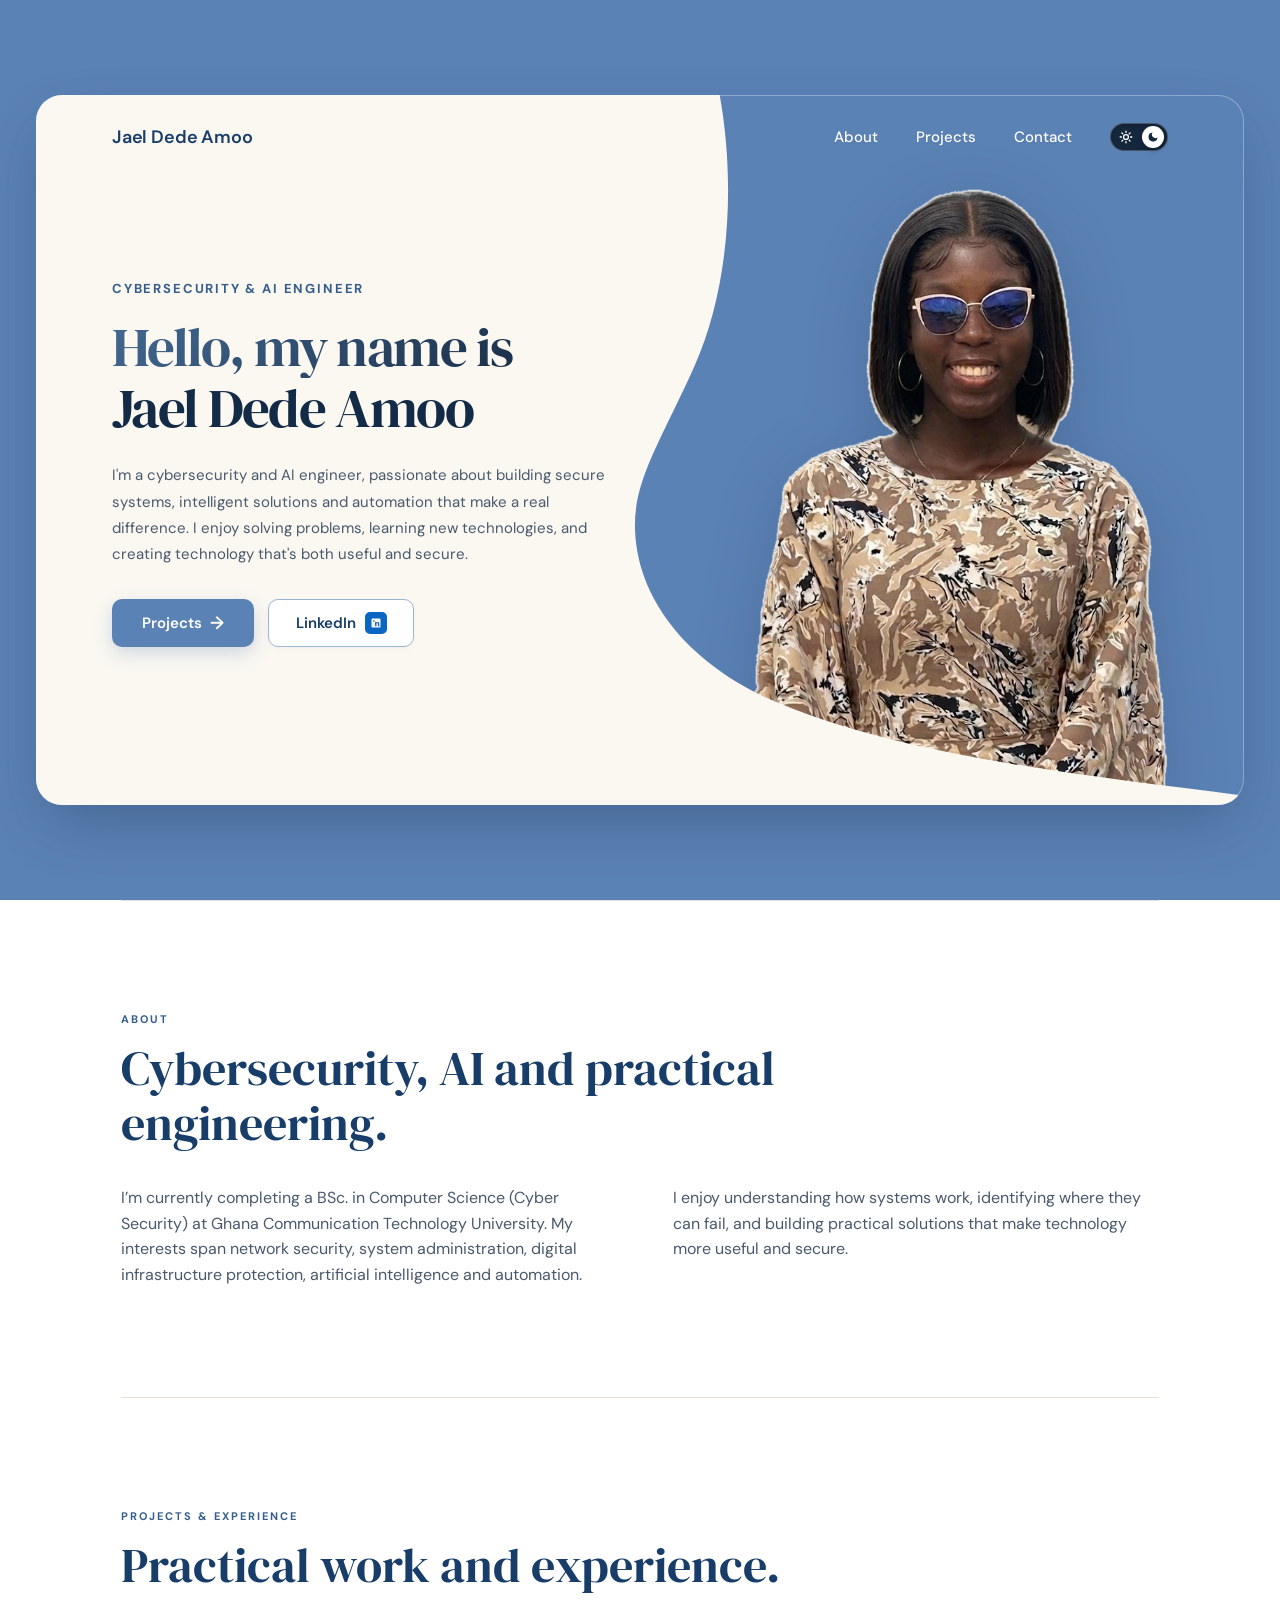
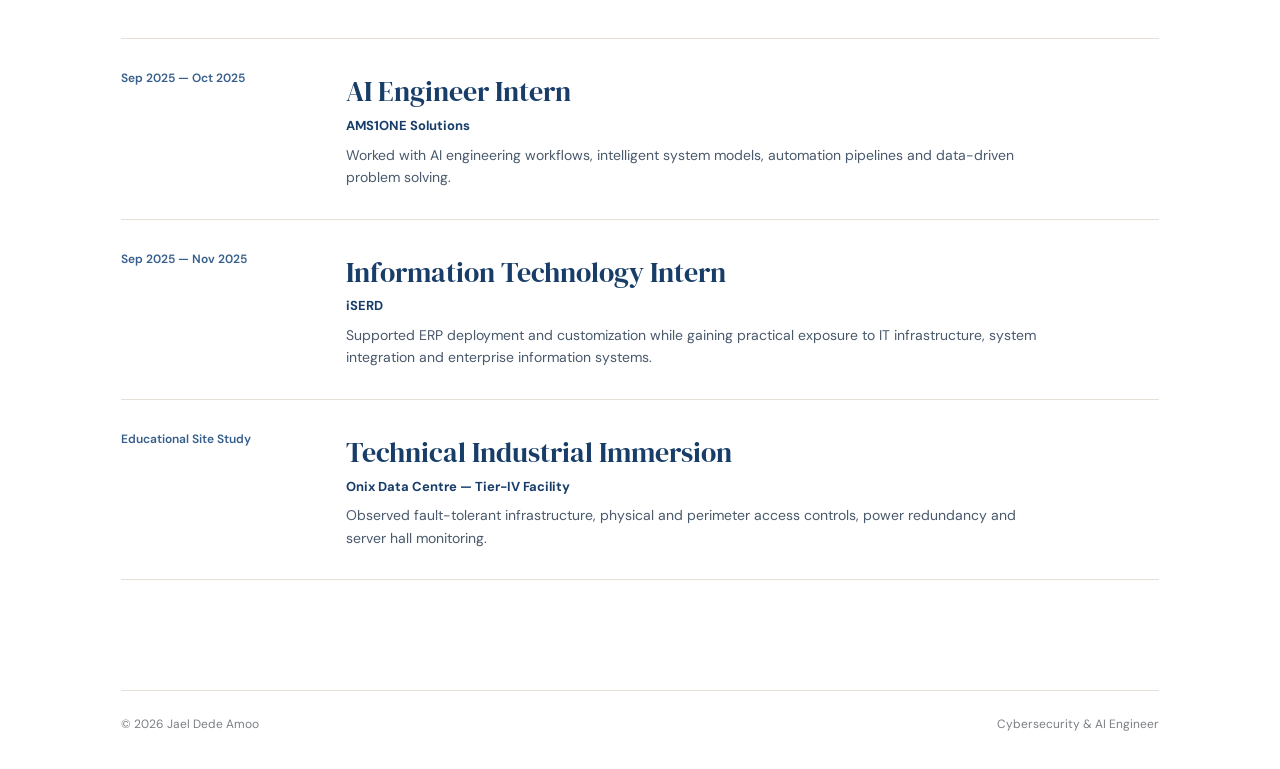
==== index.html @ 9040b3bb "Configure 3-layer architecture: blue background, picture in middle, white curve on top" ====
<!DOCTYPE html>
<html lang="en">
<head>
  <meta charset="UTF-8" />
  <meta name="viewport" content="width=device-width, initial-scale=1.0" />
  <meta name="description" content="Jael Dede Amoo — Cybersecurity & AI Engineer." />
  <title>Jael Dede Amoo | Cybersecurity & AI Engineer</title>
  <link rel="preconnect" href="https://fonts.googleapis.com" />
  <link rel="preconnect" href="https://fonts.gstatic.com" crossorigin />
  <link href="https://fonts.googleapis.com/css2?family=DM+Sans:ital,opsz,wght@0,9..40,400;0,9..40,500;0,9..40,600;0,9..40,700;1,9..40,400&family=DM+Serif+Display:ital@0;1&display=swap" rel="stylesheet" />
  <link rel="stylesheet" href="styles.css" />
</head>
<body>
  <main class="portfolio-shell">
    <div class="portfolio-card">
      <!-- Layer 1: Blue background provided by .portfolio-card -->

      <!-- Layer 2: Picture (Middle layer) -->
      <div class="hero-image">
        <img src="hero-person.png" alt="Jael Dede Amoo — Cybersecurity &amp; AI Engineer" />
      </div>

      <!-- Layer 3: White/Ivory curved wave (Top layer - covers left side and sweeps over bottom of picture) -->
      <svg class="hero-wave" viewBox="0 0 1440 760" preserveAspectRatio="none" aria-hidden="true">
        <path d="M 0,0 
                 L 815,0 
                 C 835,100 825,210 785,290 
                 C 745,370 714,410 714,460 
                 C 714,530 765,600 870,645 
                 C 1020,705 1220,725 1440,750 
                 L 1440,760 
                 L 0,760 Z" />
      </svg>

      <!-- Layer 4: Header Navigation (Interactive top layer) -->
      <header class="site-header">
        <a class="brand-name" href="#home">Jael Dede Amoo</a>
        <nav class="nav" aria-label="Primary navigation">
          <a href="#about">About</a>
          <a href="#portfolio">Projects</a>
          <a href="contact.html">Contact</a>
          <button class="theme-toggle" id="theme-toggle" type="button" aria-label="Switch to dark mode" title="Switch to dark mode">
            <span class="toggle-sun" aria-hidden="true">
              <svg viewBox="0 0 24 24" width="14" height="14" fill="none" stroke="currentColor" stroke-width="2.2" stroke-linecap="round">
                <circle cx="12" cy="12" r="4.2"></circle>
                <path d="M12 2v2.2M12 19.8V22M4.93 4.93l1.56 1.56M17.51 17.51l1.56 1.56M2 12h2.2M19.8 12H22M4.93 19.07l1.56-1.56M17.51 6.49l1.56-1.56"></path>
              </svg>
            </span>
            <span class="toggle-thumb" aria-hidden="true">
              <svg class="thumb-moon" viewBox="0 0 24 24" width="12" height="12" fill="currentColor">
                <path d="M21 12.79A9 9 0 1 1 11.21 3 7 7 0 0 0 21 12.79z"></path>
              </svg>
            </span>
          </button>
        </nav>
      </header>

      <!-- Layer 4: Hero Content / Copy (Interactive top layer) -->
      <section class="hero" id="home">
        <div class="hero-copy">
          <div class="eyebrow">CYBERSECURITY &amp; AI ENGINEER</div>
          <h1 class="hero-title">
            <span class="hero-greeting">Hello, my name is</span>
            <span class="hero-name">Jael Dede Amoo</span>
          </h1>
          <p class="hero-description">
            I'm a cybersecurity and AI engineer, passionate about building secure systems, intelligent solutions and automation that make a real difference. I enjoy solving problems, learning new technologies, and creating technology that's both useful and secure.
          </p>
          <div class="hero-buttons">
            <a class="button primary-button" href="#portfolio">Projects <span class="btn-arrow" aria-hidden="true">→</span></a>
            <a class="button outline-button" href="https://www.linkedin.com/in/jael-amoo" target="_blank" rel="noreferrer">
              LinkedIn
              <span class="linkedin-mark" aria-hidden="true">
                <svg viewBox="0 0 24 24" width="12" height="12" fill="currentColor">
                  <path d="M19 3a2 2 0 0 1 2 2v14a2 2 0 0 1-2 2H5a2 2 0 0 1-2-2V5a2 2 0 0 1 2-2h14m-.5 15.5v-5.3a3.26 3.26 0 0 0-3.26-3.26c-.85 0-1.84.52-2.28 1.3v-1.11h-2.79v8.37h2.79v-4.93c0-.77.62-1.4 1.39-1.4a1.4 1.4 0 0 1 1.4 1.4v4.93h2.75M6.46 10.9h2.79v8.37H6.46v-8.37M7.86 6.55a1.62 1.62 0 1 0 0 3.24 1.62 1.62 0 0 0 0-3.24z"/>
                </svg>
              </span>
            </a>
          </div>
        </div>
      </section>
    </div>
  </main>

  <section class="below-content" id="about">
    <div class="content-section">
      <div class="section-label">ABOUT</div>
      <h2>Cybersecurity, AI and practical engineering.</h2>
      <div class="two-column">
        <p>I’m currently completing a BSc. in Computer Science (Cyber Security) at Ghana Communication Technology University. My interests span network security, system administration, digital infrastructure protection, artificial intelligence and automation.</p>
        <p>I enjoy understanding how systems work, identifying where they can fail, and building practical solutions that make technology more useful and secure.</p>
      </div>
    </div>

    <div class="content-section" id="portfolio">
      <div class="section-label">PROJECTS &amp; EXPERIENCE</div>
      <h2>Practical work and experience.</h2>
      <div class="experience-list">
        <article>
          <span>Sep 2025 — Oct 2025</span>
          <div>
            <h3>AI Engineer Intern</h3>
            <strong>AMS1ONE Solutions</strong>
            <p>Worked with AI engineering workflows, intelligent system models, automation pipelines and data-driven problem solving.</p>
          </div>
        </article>
        <article>
          <span>Sep 2025 — Nov 2025</span>
          <div>
            <h3>Information Technology Intern</h3>
            <strong>iSERD</strong>
            <p>Supported ERP deployment and customization while gaining practical exposure to IT infrastructure, system integration and enterprise information systems.</p>
          </div>
        </article>
        <article>
          <span>Educational Site Study</span>
          <div>
            <h3>Technical Industrial Immersion</h3>
            <strong>Onix Data Centre — Tier-IV Facility</strong>
            <p>Observed fault-tolerant infrastructure, physical and perimeter access controls, power redundancy and server hall monitoring.</p>
          </div>
        </article>
      </div>
    </div>
  </section>

  <footer>
    <span>© <span id="year"></span> Jael Dede Amoo</span>
    <span>Cybersecurity &amp; AI Engineer</span>
  </footer>

  <script src="script.js"></script>
</body>
</html>
---- styles.css ----
:root {
  color-scheme: light;
  --blue: #5b82b5;
  --blue-dark: #355e8d;
  --ivory: #faf6f0;
  --ivory-card: #fbf8f2;
  --ink: #173d68;
  --ink-heading: #132b47;
  --text-body: #49596c;
  --line: #e6dfd5;
  --background: #ffffff;
}

* {
  box-sizing: border-box;
  margin: 0;
  padding: 0;
}

html {
  scroll-behavior: smooth;
}

body {
  background: var(--background);
  color: var(--ink);
  font-family: "DM Sans", sans-serif;
  line-height: 1.6;
}

a {
  color: inherit;
  text-decoration: none;
}

/* Outer Canvas Shell */
.portfolio-shell {
  min-height: 100vh;
  padding: 42px 36px;
  background: var(--blue);
  display: flex;
  align-items: center;
  justify-content: center;
  transition: background 0.3s ease;
}

/* Rounded Showcase Card (Layer 1: Blue Background) */
.portfolio-card {
  width: min(1360px, 100%);
  height: min(710px, calc(100vh - 84px));
  min-height: 620px;
  position: relative;
  overflow: hidden;
  border-radius: 26px;
  background: var(--blue);
  box-shadow: 0 25px 60px -12px rgba(18, 38, 64, 0.3), 0 0 0 1px rgba(255, 255, 255, 0.3) inset;
  transition: background 0.3s ease;
}

/* Layer 2: Hero Portrait Visual (Middle layer between blue background and white wave) */
.hero-image {
  position: absolute;
  right: 55px;
  bottom: 0;
  width: 490px;
  height: 89%;
  max-height: 625px;
  z-index: 2;
  display: flex;
  align-items: flex-end;
  justify-content: center;
  pointer-events: none;
}

.hero-image img {
  width: 100%;
  height: 100%;
  object-fit: contain;
  object-position: bottom center;
  display: block;
  filter: drop-shadow(0 15px 30px rgba(10, 24, 43, 0.18));
}

/* Layer 3: White/Ivory Curved Wave (Top layer covering left side and sweeping over bottom of picture) */
.hero-wave {
  position: absolute;
  inset: 0;
  width: 100%;
  height: 100%;
  pointer-events: none;
  z-index: 3;
}

.hero-wave path {
  fill: var(--ivory-card);
  transition: fill 0.3s ease;
}

/* Layer 4: Header Navbar (Interactive top layer) */
.site-header {
  position: absolute;
  top: 0;
  left: 0;
  right: 0;
  height: 84px;
  padding: 0 76px;
  z-index: 10;
  display: flex;
  align-items: center;
  justify-content: space-between;
}

.brand-name {
  font-size: 18px;
  font-weight: 600;
  color: var(--ink);
  letter-spacing: -0.01em;
  transition: color 0.3s ease;
}

.nav {
  display: flex;
  align-items: center;
  gap: 38px;
}

.nav a {
  font-size: 15px;
  font-weight: 500;
  color: #ffffff;
  text-shadow: 0 1px 2px rgba(0, 0, 0, 0.08);
  transition: opacity 0.2s ease, transform 0.2s ease;
}

.nav a:hover {
  opacity: 0.82;
  transform: translateY(-1px);
}

/* Theme Toggle Pill Switch */
.theme-toggle {
  width: 58px;
  height: 28px;
  border-radius: 20px;
  background: #15273d;
  border: 1px solid rgba(255, 255, 255, 0.22);
  position: relative;
  display: inline-flex;
  align-items: center;
  justify-content: space-between;
  padding: 2px 3px;
  cursor: pointer;
  box-shadow: inset 0 1px 3px rgba(0, 0, 0, 0.2);
  transition: background 0.3s ease, border-color 0.3s ease;
}

.toggle-sun {
  display: inline-flex;
  align-items: center;
  justify-content: center;
  width: 20px;
  height: 20px;
  color: #ffffff;
  margin-left: 2px;
  transition: color 0.3s ease;
}

.toggle-thumb {
  width: 22px;
  height: 22px;
  border-radius: 50%;
  background: #ffffff;
  display: inline-flex;
  align-items: center;
  justify-content: center;
  color: #15273d;
  box-shadow: 0 2px 5px rgba(0, 0, 0, 0.25);
  transition: transform 0.3s cubic-bezier(0.4, 0, 0.2, 1), background 0.3s ease, color 0.3s ease;
}

/* Layer 4: Hero Content / Copy */
.hero {
  position: relative;
  width: 100%;
  height: 100%;
  z-index: 4;
  display: flex;
  align-items: center;
  padding: 50px 76px 0;
  pointer-events: none;
}

.hero-copy {
  width: min(580px, 54%);
  padding-bottom: 24px;
  pointer-events: auto;
}

.eyebrow {
  font-size: 13px;
  font-weight: 700;
  letter-spacing: 0.14em;
  text-transform: uppercase;
  color: var(--blue-dark);
  margin-bottom: 18px;
  transition: color 0.3s ease;
}

.hero-title {
  display: flex;
  flex-direction: column;
  font-family: "DM Serif Display", Georgia, serif;
  font-size: clamp(42px, 4.3vw, 62px);
  font-weight: 400;
  line-height: 1.1;
  letter-spacing: -0.03em;
}

.hero-greeting {
  background: linear-gradient(135deg, #446992 0%, #15273d 85%);
  -webkit-background-clip: text;
  -webkit-text-fill-color: transparent;
}

.hero-name {
  color: var(--ink-heading);
  transition: color 0.3s ease;
}

.hero-description {
  margin-top: 24px;
  color: var(--text-body);
  font-size: 15px;
  line-height: 1.75;
  max-width: 495px;
  transition: color 0.3s ease;
}

/* Hero Action Buttons */
.hero-buttons {
  display: flex;
  align-items: center;
  gap: 14px;
  margin-top: 32px;
}

.button {
  height: 48px;
  padding: 0 22px;
  border-radius: 10px;
  display: inline-flex;
  align-items: center;
  justify-content: center;
  font-size: 15px;
  font-weight: 600;
  transition: transform 0.2s ease, box-shadow 0.2s ease, background 0.2s ease;
}

.button:hover {
  transform: translateY(-1.5px);
}

.primary-button {
  min-width: 142px;
  background: var(--blue);
  color: #ffffff;
  box-shadow: 0 6px 18px rgba(91, 130, 181, 0.28);
  gap: 8px;
}

.primary-button:hover {
  background: var(--blue-dark);
  box-shadow: 0 8px 22px rgba(91, 130, 181, 0.38);
}

.btn-arrow {
  font-size: 18px;
  line-height: 1;
  transition: transform 0.2s ease;
}

.primary-button:hover .btn-arrow {
  transform: translateX(3px);
}

.outline-button {
  min-width: 146px;
  border: 1px solid #9bb5d4;
  background: #ffffff;
  color: var(--ink);
  gap: 9px;
  box-shadow: 0 2px 6px rgba(0, 0, 0, 0.03);
}

.outline-button:hover {
  border-color: var(--blue);
  box-shadow: 0 4px 12px rgba(91, 130, 181, 0.15);
}

.linkedin-mark {
  width: 22px;
  height: 22px;
  border-radius: 5px;
  background: #0a66c2;
  color: #ffffff;
  display: inline-flex;
  align-items: center;
  justify-content: center;
}

/* Below Content Sections */
.below-content {
  background: var(--background);
}

.content-section {
  width: min(1038px, calc(100% - 48px));
  margin: 0 auto;
  padding: 110px 0;
  border-top: 1px solid var(--line);
}

.section-label {
  color: var(--blue-dark);
  font-size: 11px;
  font-weight: 700;
  letter-spacing: 0.18em;
  margin-bottom: 12px;
}

.content-section h2 {
  max-width: 750px;
  font-family: "DM Serif Display", serif;
  font-size: 48px;
  font-weight: 400;
  line-height: 1.15;
  color: var(--ink);
}

.two-column {
  display: grid;
  grid-template-columns: 1fr 1fr;
  gap: 65px;
  margin-top: 34px;
  color: var(--text-body);
}

.experience-list {
  margin-top: 45px;
  border-top: 1px solid var(--line);
}

.experience-list article {
  display: grid;
  grid-template-columns: 190px 1fr;
  gap: 35px;
  padding: 30px 0;
  border-bottom: 1px solid var(--line);
}

.experience-list article > span {
  color: var(--blue-dark);
  font-size: 12px;
  font-weight: 600;
}

.experience-list h3 {
  font-family: "DM Serif Display", serif;
  font-size: 28px;
  font-weight: 400;
  color: var(--ink);
}

.experience-list strong {
  display: block;
  font-size: 13px;
  margin: 2px 0 7px;
}

.experience-list p {
  color: var(--text-body);
  font-size: 14px;
  max-width: 700px;
}

footer {
  width: min(1038px, calc(100% - 48px));
  margin: 0 auto;
  padding: 24px 0 35px;
  border-top: 1px solid var(--line);
  display: flex;
  justify-content: space-between;
  color: #7b7f84;
  font-size: 12px;
}

/* Dark Mode Theme Styles */
body.dark-mode {
  color-scheme: dark;
  --background: #0b1624;
  --blue: #2a4366;
  --blue-dark: #b8cde4;
  --ivory: #111e30;
  --ivory-card: #142236;
  --ink: #f0f4f8;
  --ink-heading: #ffffff;
  --text-body: #a2b4c7;
  --line: #22354c;
}

body.dark-mode .portfolio-shell {
  background: #09131f;
}

body.dark-mode .portfolio-card {
  background: #223753;
  box-shadow: 0 25px 60px -12px rgba(0, 0, 0, 0.5), 0 0 0 1px rgba(255, 255, 255, 0.08) inset;
}

body.dark-mode .hero-wave path {
  fill: #142236;
}

body.dark-mode .brand-name {
  color: #f0f4f8;
}

body.dark-mode .hero-greeting {
  background: linear-gradient(135deg, #a2c2e6 0%, #f0f4f8 85%);
  -webkit-background-clip: text;
  -webkit-text-fill-color: transparent;
}

body.dark-mode .hero-description {
  color: #a2b4c7;
}

body.dark-mode .outline-button {
  background: #142236;
  color: #e5edf5;
  border-color: #3b577a;
}

body.dark-mode .theme-toggle {
  background: #0a1420;
  border-color: rgba(255, 255, 255, 0.15);
}

body.dark-mode .toggle-sun {
  color: rgba(255, 255, 255, 0.35);
}

body.dark-mode .toggle-thumb {
  transform: translateX(-28px);
  background: #f0f4f8;
  color: #15273d;
}

/* Contact Page Styles */
.contact-page {
  min-height: 100vh;
  background: var(--background);
  color: var(--ink);
}

.contact-hero {
  width: min(1100px, calc(100% - 48px));
  margin: 0 auto;
  padding: 120px 0 90px;
  display: grid;
  grid-template-columns: 1fr 1fr;
  gap: 70px;
}

.contact-intro h1 {
  font-family: "DM Serif Display", serif;
  font-size: 58px;
  line-height: 1.08;
  font-weight: 400;
}

.contact-intro p {
  max-width: 510px;
  margin-top: 22px;
  color: var(--text-body);
}

.contact-info {
  margin-top: 38px;
  display: grid;
  gap: 14px;
}

.contact-info strong {
  display: block;
  font-size: 12px;
  letter-spacing: 0.08em;
  text-transform: uppercase;
  color: var(--blue-dark);
}

.contact-form {
  padding: 35px;
  background: var(--ivory);
  border-radius: 16px;
}

.form-field {
  display: grid;
  gap: 7px;
  margin-bottom: 18px;
}

.form-field label {
  font-size: 13px;
  font-weight: 600;
}

.form-field input,
.form-field textarea {
  width: 100%;
  border: 1px solid #d5dce5;
  border-radius: 8px;
  background: #ffffff;
  padding: 12px 13px;
  font: inherit;
  color: #1f2933;
  outline: none;
}

.form-field input:focus,
.form-field textarea:focus {
  border-color: var(--blue);
  box-shadow: 0 0 0 3px rgba(91, 130, 181, 0.15);
}

.contact-submit {
  border: 0;
  background: var(--blue);
  color: #ffffff;
  cursor: pointer;
}

/* Responsive Breakpoints */
@media (max-width: 1100px) {
  .portfolio-shell {
    padding: 24px;
  }

  .portfolio-card {
    height: 650px;
  }

  .site-header {
    padding: 0 50px;
  }

  .hero {
    padding: 40px 50px 0;
  }

  .hero-copy {
    width: 52%;
  }

  .hero-image {
    right: 20px;
    width: 440px;
    height: 84%;
  }
}

@media (max-width: 860px) {
  .portfolio-shell {
    padding: 12px;
    display: block;
  }

  .portfolio-card {
    width: 100%;
    min-height: 820px;
    height: auto;
    border-radius: 20px;
  }

  .site-header {
    position: relative;
    height: 76px;
    padding: 0 28px;
  }

  .nav {
    gap: 20px;
  }

  .nav a {
    font-size: 14px;
    color: var(--ink);
  }

  .hero {
    min-height: auto;
    padding: 20px 28px 40px;
    display: flex;
    flex-direction: column;
    align-items: stretch;
  }

  .hero-copy {
    width: 100%;
    padding-bottom: 10px;
  }

  .hero-title {
    font-size: 44px;
  }

  .hero-image {
    position: relative;
    right: auto;
    bottom: auto;
    width: 100%;
    max-width: 380px;
    height: 420px;
    margin: 20px auto 0;
  }

  .contact-hero {
    grid-template-columns: 1fr;
    padding-top: 75px;
  }
}

@media (max-width: 560px) {
  .portfolio-shell {
    padding: 0;
  }

  .portfolio-card {
    border-radius: 0;
  }

  .site-header {
    padding: 0 18px;
  }

  .brand-name {
    font-size: 16px;
  }

  .nav {
    gap: 14px;
  }

  .nav a {
    font-size: 13px;
  }

  .theme-toggle {
    width: 52px;
    height: 26px;
  }

  .toggle-thumb {
    width: 20px;
    height: 20px;
  }

  body.dark-mode .toggle-thumb {
    transform: translateX(-24px);
  }

  .eyebrow {
    font-size: 12px;
  }

  .hero-title {
    font-size: 36px;
  }

  .hero-description {
    font-size: 14px;
    margin-top: 18px;
  }

  .hero-buttons {
    flex-wrap: wrap;
    gap: 10px;
  }

  .primary-button,
  .outline-button {
    width: 100%;
  }

  .hero-image {
    height: 330px;
  }

  .content-section {
    padding: 75px 0;
  }

  .content-section h2 {
    font-size: 36px;
  }

  .two-column {
    grid-template-columns: 1fr;
    gap: 25px;
  }

  footer {
    flex-direction: column;
    gap: 8px;
  }

  .contact-intro h1 {
    font-size: 42px;
  }

  .contact-form {
    padding: 22px;
  }
}
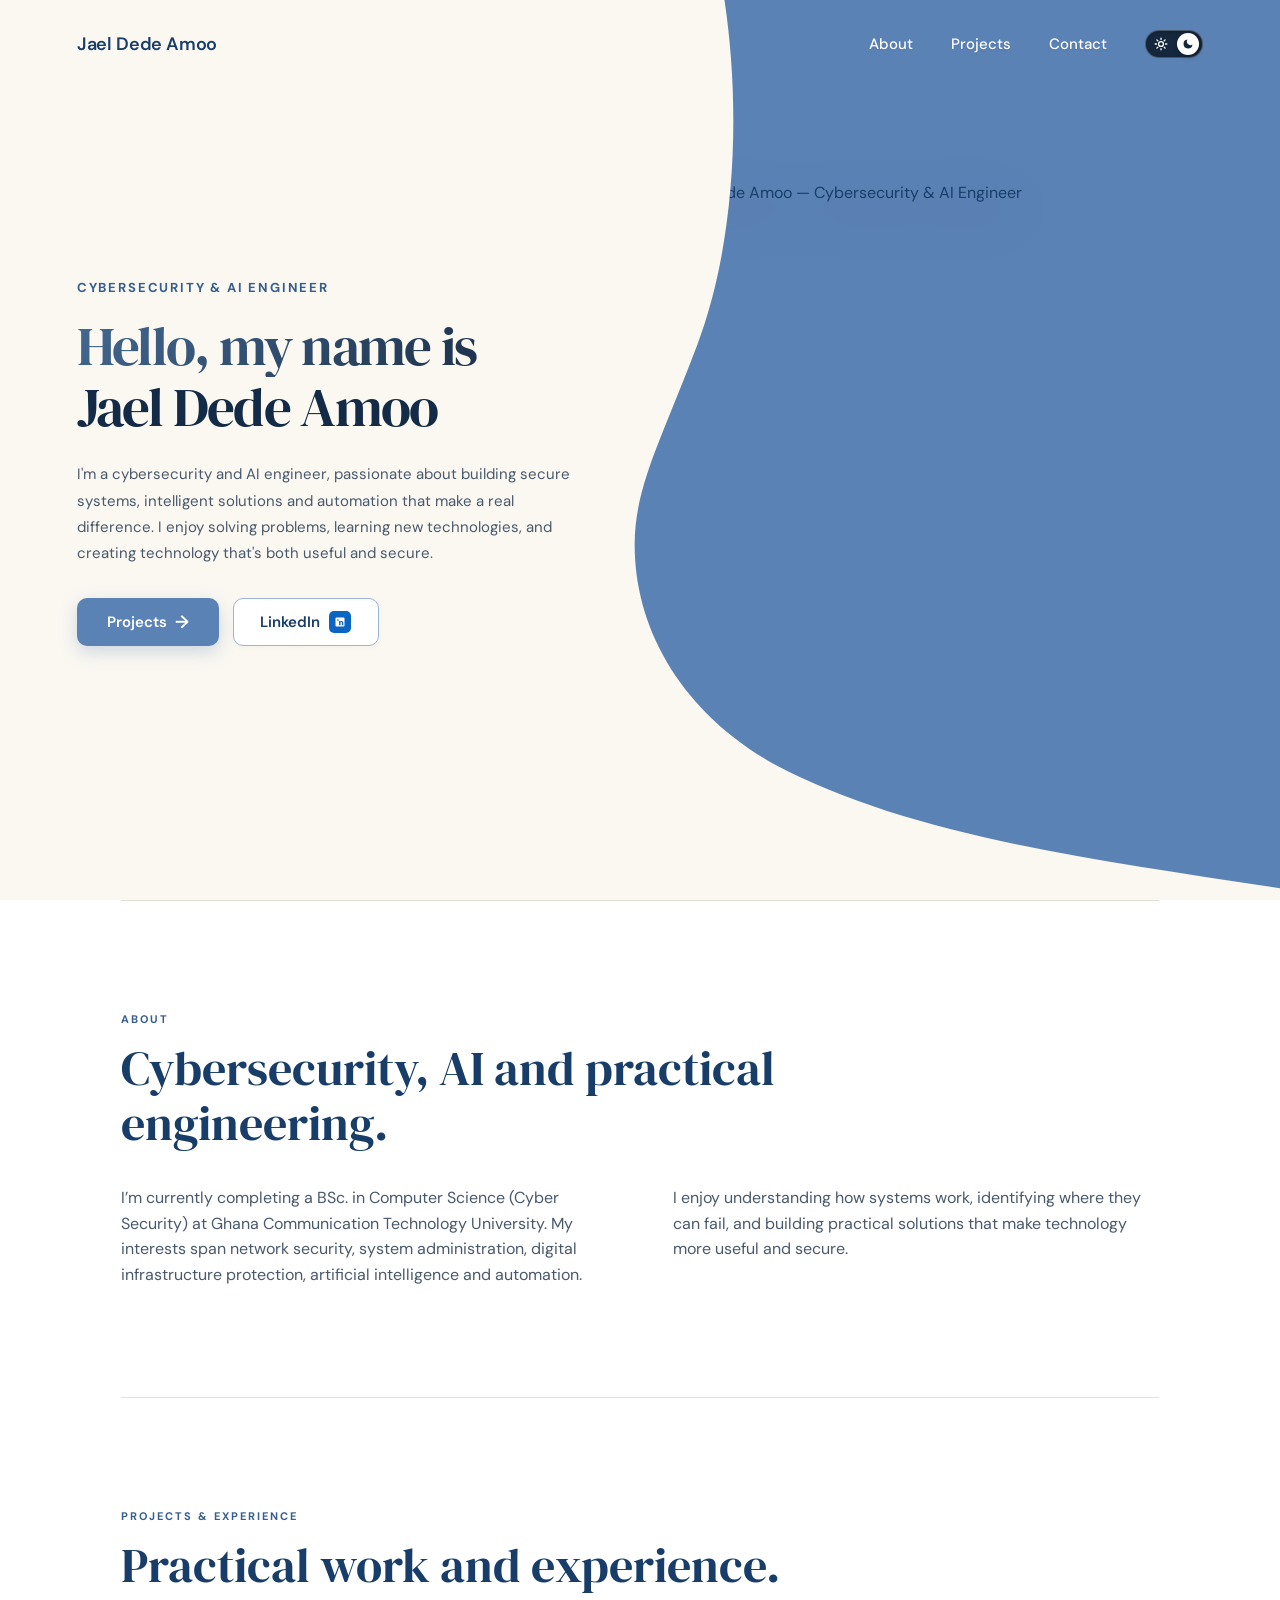
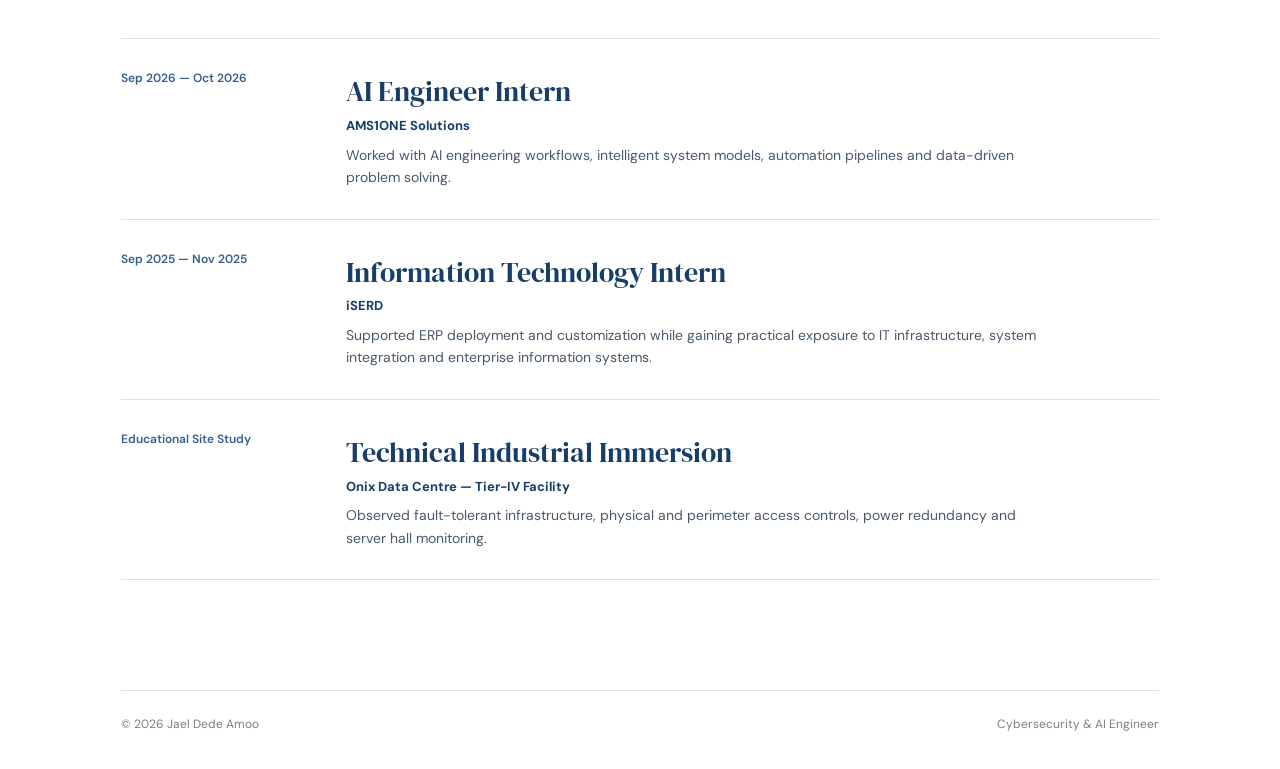
==== commit 962d78e5: "changed the image" ====
--- a/index.html
+++ b/index.html
@@ -1,5 +1,6 @@
 <!DOCTYPE html>
 <html lang="en">
+
 <head>
   <meta charset="UTF-8" />
   <meta name="viewport" content="width=device-width, initial-scale=1.0" />
@@ -7,9 +8,12 @@
   <title>Jael Dede Amoo | Cybersecurity & AI Engineer</title>
   <link rel="preconnect" href="https://fonts.googleapis.com" />
   <link rel="preconnect" href="https://fonts.gstatic.com" crossorigin />
-  <link href="https://fonts.googleapis.com/css2?family=DM+Sans:ital,opsz,wght@0,9..40,400;0,9..40,500;0,9..40,600;0,9..40,700;1,9..40,400&family=DM+Serif+Display:ital@0;1&display=swap" rel="stylesheet" />
+  <link
+    href="https://fonts.googleapis.com/css2?family=DM+Sans:ital,opsz,wght@0,9..40,400;0,9..40,500;0,9..40,600;0,9..40,700;1,9..40,400&family=DM+Serif+Display:ital@0;1&display=swap"
+    rel="stylesheet" />
   <link rel="stylesheet" href="styles.css" />
 </head>
+
 <body>
   <main class="portfolio-shell">
     <div class="portfolio-card">
@@ -17,7 +21,7 @@
 
       <!-- Layer 2: Picture (Middle layer) -->
       <div class="hero-image">
-        <img src="hero-person.png" alt="Jael Dede Amoo — Cybersecurity &amp; AI Engineer" />
+        <img src="./hero_person.jpeg" alt="Jael Dede Amoo — Cybersecurity &amp; AI Engineer" />
       </div>
 
       <!-- Layer 3: White/Ivory curved wave (Top layer - covers left side and sweeps over bottom of picture) -->
@@ -39,11 +43,15 @@
           <a href="#about">About</a>
           <a href="#portfolio">Projects</a>
           <a href="contact.html">Contact</a>
-          <button class="theme-toggle" id="theme-toggle" type="button" aria-label="Switch to dark mode" title="Switch to dark mode">
+          <button class="theme-toggle" id="theme-toggle" type="button" aria-label="Switch to dark mode"
+            title="Switch to dark mode">
             <span class="toggle-sun" aria-hidden="true">
-              <svg viewBox="0 0 24 24" width="14" height="14" fill="none" stroke="currentColor" stroke-width="2.2" stroke-linecap="round">
+              <svg viewBox="0 0 24 24" width="14" height="14" fill="none" stroke="currentColor" stroke-width="2.2"
+                stroke-linecap="round">
                 <circle cx="12" cy="12" r="4.2"></circle>
-                <path d="M12 2v2.2M12 19.8V22M4.93 4.93l1.56 1.56M17.51 17.51l1.56 1.56M2 12h2.2M19.8 12H22M4.93 19.07l1.56-1.56M17.51 6.49l1.56-1.56"></path>
+                <path
+                  d="M12 2v2.2M12 19.8V22M4.93 4.93l1.56 1.56M17.51 17.51l1.56 1.56M2 12h2.2M19.8 12H22M4.93 19.07l1.56-1.56M17.51 6.49l1.56-1.56">
+                </path>
               </svg>
             </span>
             <span class="toggle-thumb" aria-hidden="true">
@@ -64,15 +72,20 @@
             <span class="hero-name">Jael Dede Amoo</span>
           </h1>
           <p class="hero-description">
-            I'm a cybersecurity and AI engineer, passionate about building secure systems, intelligent solutions and automation that make a real difference. I enjoy solving problems, learning new technologies, and creating technology that's both useful and secure.
+            I'm a cybersecurity and AI engineer, passionate about building secure systems, intelligent solutions and
+            automation that make a real difference. I enjoy solving problems, learning new technologies, and creating
+            technology that's both useful and secure.
           </p>
           <div class="hero-buttons">
-            <a class="button primary-button" href="#portfolio">Projects <span class="btn-arrow" aria-hidden="true">→</span></a>
-            <a class="button outline-button" href="https://www.linkedin.com/in/jael-amoo" target="_blank" rel="noreferrer">
+            <a class="button primary-button" href="#portfolio">Projects <span class="btn-arrow"
+                aria-hidden="true">→</span></a>
+            <a class="button outline-button" href="https://www.linkedin.com/in/jael-amoo" target="_blank"
+              rel="noreferrer">
               LinkedIn
               <span class="linkedin-mark" aria-hidden="true">
                 <svg viewBox="0 0 24 24" width="12" height="12" fill="currentColor">
-                  <path d="M19 3a2 2 0 0 1 2 2v14a2 2 0 0 1-2 2H5a2 2 0 0 1-2-2V5a2 2 0 0 1 2-2h14m-.5 15.5v-5.3a3.26 3.26 0 0 0-3.26-3.26c-.85 0-1.84.52-2.28 1.3v-1.11h-2.79v8.37h2.79v-4.93c0-.77.62-1.4 1.39-1.4a1.4 1.4 0 0 1 1.4 1.4v4.93h2.75M6.46 10.9h2.79v8.37H6.46v-8.37M7.86 6.55a1.62 1.62 0 1 0 0 3.24 1.62 1.62 0 0 0 0-3.24z"/>
+                  <path
+                    d="M19 3a2 2 0 0 1 2 2v14a2 2 0 0 1-2 2H5a2 2 0 0 1-2-2V5a2 2 0 0 1 2-2h14m-.5 15.5v-5.3a3.26 3.26 0 0 0-3.26-3.26c-.85 0-1.84.52-2.28 1.3v-1.11h-2.79v8.37h2.79v-4.93c0-.77.62-1.4 1.39-1.4a1.4 1.4 0 0 1 1.4 1.4v4.93h2.75M6.46 10.9h2.79v8.37H6.46v-8.37M7.86 6.55a1.62 1.62 0 1 0 0 3.24 1.62 1.62 0 0 0 0-3.24z" />
                 </svg>
               </span>
             </a>
@@ -87,8 +100,11 @@
       <div class="section-label">ABOUT</div>
       <h2>Cybersecurity, AI and practical engineering.</h2>
       <div class="two-column">
-        <p>I’m currently completing a BSc. in Computer Science (Cyber Security) at Ghana Communication Technology University. My interests span network security, system administration, digital infrastructure protection, artificial intelligence and automation.</p>
-        <p>I enjoy understanding how systems work, identifying where they can fail, and building practical solutions that make technology more useful and secure.</p>
+        <p>I’m currently completing a BSc. in Computer Science (Cyber Security) at Ghana Communication Technology
+          University. My interests span network security, system administration, digital infrastructure protection,
+          artificial intelligence and automation.</p>
+        <p>I enjoy understanding how systems work, identifying where they can fail, and building practical solutions
+          that make technology more useful and secure.</p>
       </div>
     </div>
 
@@ -97,11 +113,12 @@
       <h2>Practical work and experience.</h2>
       <div class="experience-list">
         <article>
-          <span>Sep 2025 — Oct 2025</span>
+          <span>Sep 2026 — Oct 2026</span>
           <div>
             <h3>AI Engineer Intern</h3>
             <strong>AMS1ONE Solutions</strong>
-            <p>Worked with AI engineering workflows, intelligent system models, automation pipelines and data-driven problem solving.</p>
+            <p>Worked with AI engineering workflows, intelligent system models, automation pipelines and data-driven
+              problem solving.</p>
           </div>
         </article>
         <article>
@@ -109,7 +126,8 @@
           <div>
             <h3>Information Technology Intern</h3>
             <strong>iSERD</strong>
-            <p>Supported ERP deployment and customization while gaining practical exposure to IT infrastructure, system integration and enterprise information systems.</p>
+            <p>Supported ERP deployment and customization while gaining practical exposure to IT infrastructure, system
+              integration and enterprise information systems.</p>
           </div>
         </article>
         <article>
@@ -117,7 +135,8 @@
           <div>
             <h3>Technical Industrial Immersion</h3>
             <strong>Onix Data Centre — Tier-IV Facility</strong>
-            <p>Observed fault-tolerant infrastructure, physical and perimeter access controls, power redundancy and server hall monitoring.</p>
+            <p>Observed fault-tolerant infrastructure, physical and perimeter access controls, power redundancy and
+              server hall monitoring.</p>
           </div>
         </article>
       </div>
@@ -131,4 +150,5 @@
 
   <script src="script.js"></script>
 </body>
+
 </html>
--- a/styles.css
+++ b/styles.css
@@ -33,38 +33,36 @@
   text-decoration: none;
 }
 
-/* Outer Canvas Shell */
+/* Full-Width Canvas Shell & Hero Section */
 .portfolio-shell {
+  width: 100%;
   min-height: 100vh;
-  padding: 42px 36px;
+  padding: 0;
   background: var(--blue);
-  display: flex;
-  align-items: center;
-  justify-content: center;
+  display: block;
   transition: background 0.3s ease;
 }
 
-/* Rounded Showcase Card (Layer 1: Blue Background) */
+/* Full-Width Showcase Hero (Layer 1: Blue Background) */
 .portfolio-card {
-  width: min(1360px, 100%);
-  height: min(710px, calc(100vh - 84px));
-  min-height: 620px;
+  width: 100%;
+  min-height: 100vh;
   position: relative;
   overflow: hidden;
-  border-radius: 26px;
+  border-radius: 0;
   background: var(--blue);
-  box-shadow: 0 25px 60px -12px rgba(18, 38, 64, 0.3), 0 0 0 1px rgba(255, 255, 255, 0.3) inset;
+  box-shadow: none;
   transition: background 0.3s ease;
 }
 
 /* Layer 2: Hero Portrait Visual (Middle layer between blue background and white wave) */
 .hero-image {
   position: absolute;
-  right: 55px;
+  right: clamp(24px, 5vw, 90px);
   bottom: 0;
-  width: 490px;
-  height: 89%;
-  max-height: 625px;
+  width: min(560px, 44vw);
+  height: 90%;
+  max-height: 720px;
   z-index: 2;
   display: flex;
   align-items: flex-end;
@@ -102,8 +100,8 @@
   top: 0;
   left: 0;
   right: 0;
-  height: 84px;
-  padding: 0 76px;
+  height: 88px;
+  padding: 0 clamp(32px, 6vw, 100px);
   z-index: 10;
   display: flex;
   align-items: center;
@@ -182,16 +180,16 @@
 .hero {
   position: relative;
   width: 100%;
-  height: 100%;
+  min-height: 100vh;
   z-index: 4;
   display: flex;
   align-items: center;
-  padding: 50px 76px 0;
+  padding: 88px clamp(32px, 6vw, 100px) 40px;
   pointer-events: none;
 }
 
 .hero-copy {
-  width: min(580px, 54%);
+  width: min(600px, 52%);
   padding-bottom: 24px;
   pointer-events: auto;
 }
@@ -414,7 +412,7 @@
 
 body.dark-mode .portfolio-card {
   background: #223753;
-  box-shadow: 0 25px 60px -12px rgba(0, 0, 0, 0.5), 0 0 0 1px rgba(255, 255, 255, 0.08) inset;
+  box-shadow: none;
 }
 
 body.dark-mode .hero-wave path {
@@ -543,20 +541,12 @@
 
 /* Responsive Breakpoints */
 @media (max-width: 1100px) {
-  .portfolio-shell {
-    padding: 24px;
-  }
-
-  .portfolio-card {
-    height: 650px;
-  }
-
   .site-header {
-    padding: 0 50px;
+    padding: 0 40px;
   }
 
   .hero {
-    padding: 40px 50px 0;
+    padding: 88px 40px 40px;
   }
 
   .hero-copy {
@@ -565,22 +555,22 @@
 
   .hero-image {
     right: 20px;
-    width: 440px;
-    height: 84%;
+    width: min(480px, 45vw);
+    height: 86%;
   }
 }
 
 @media (max-width: 860px) {
   .portfolio-shell {
-    padding: 12px;
+    padding: 0;
     display: block;
   }
 
   .portfolio-card {
     width: 100%;
-    min-height: 820px;
+    min-height: auto;
     height: auto;
-    border-radius: 20px;
+    border-radius: 0;
   }
 
   .site-header {
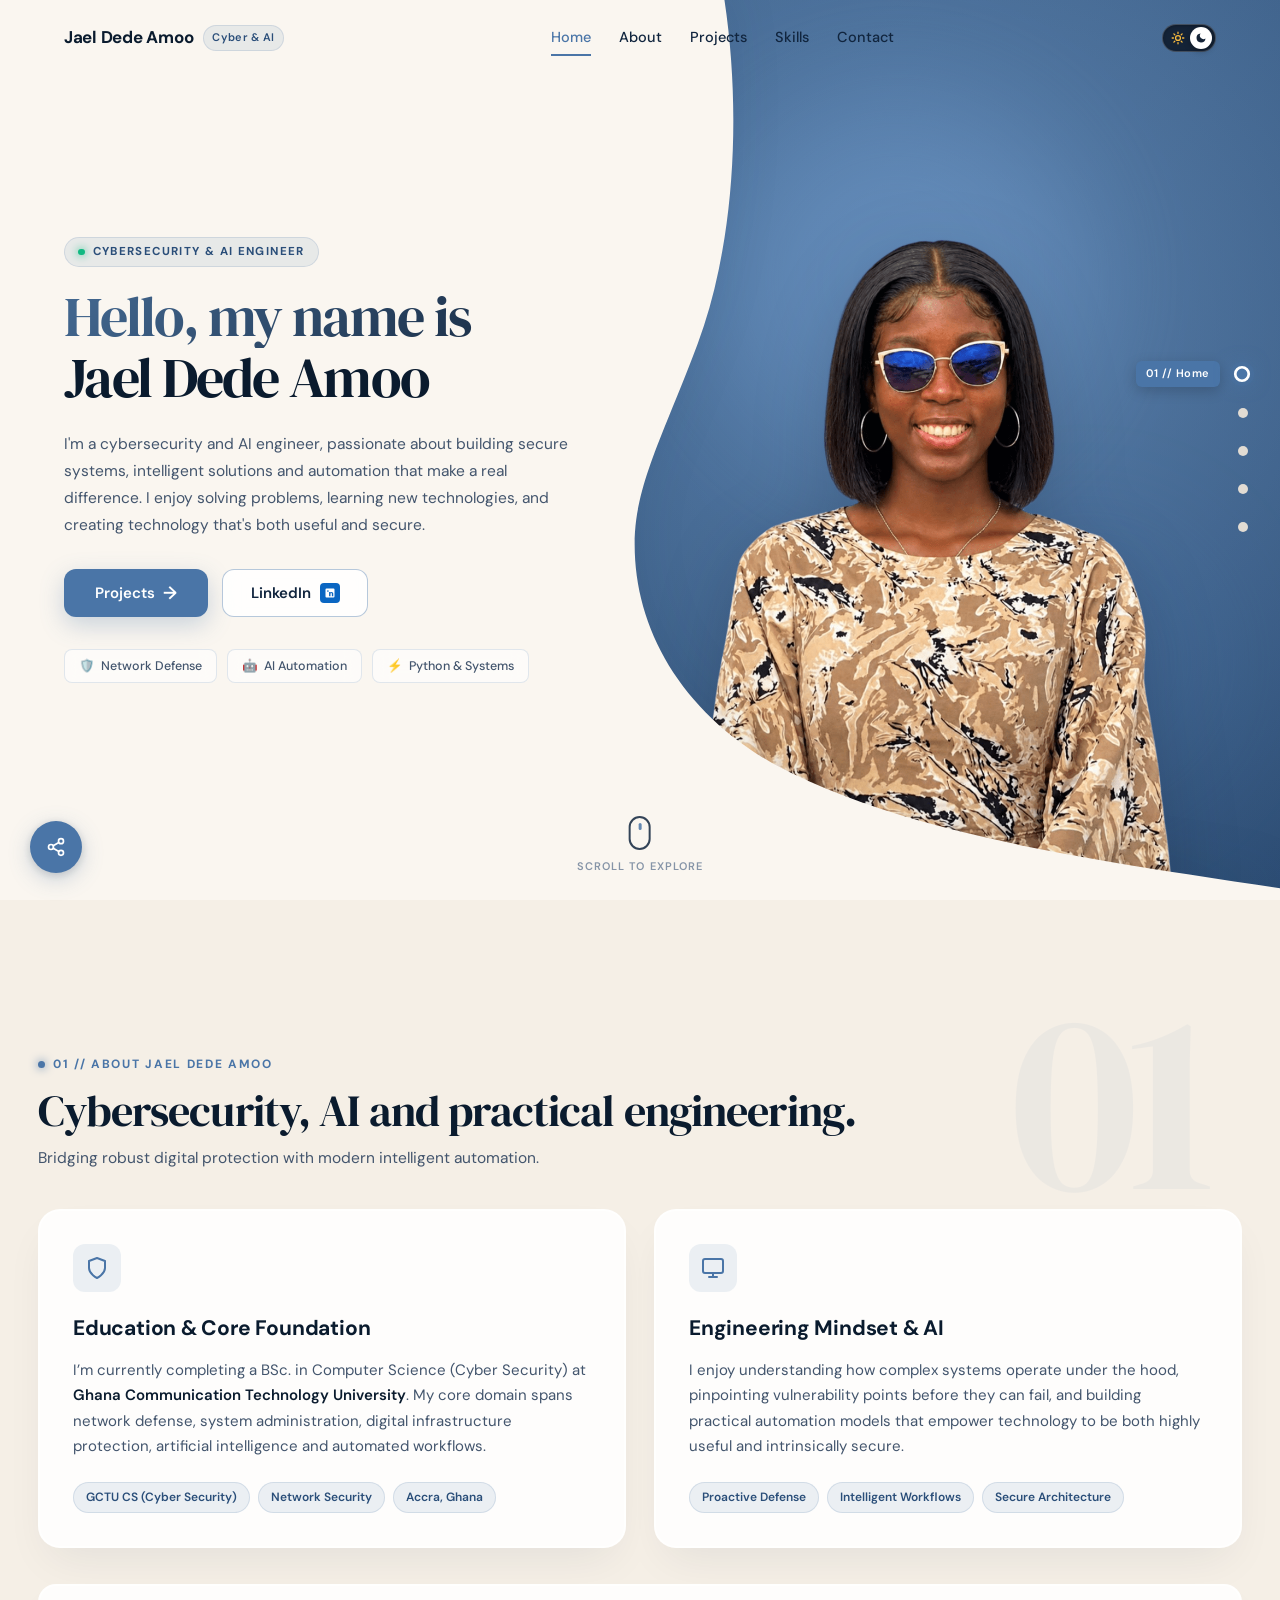
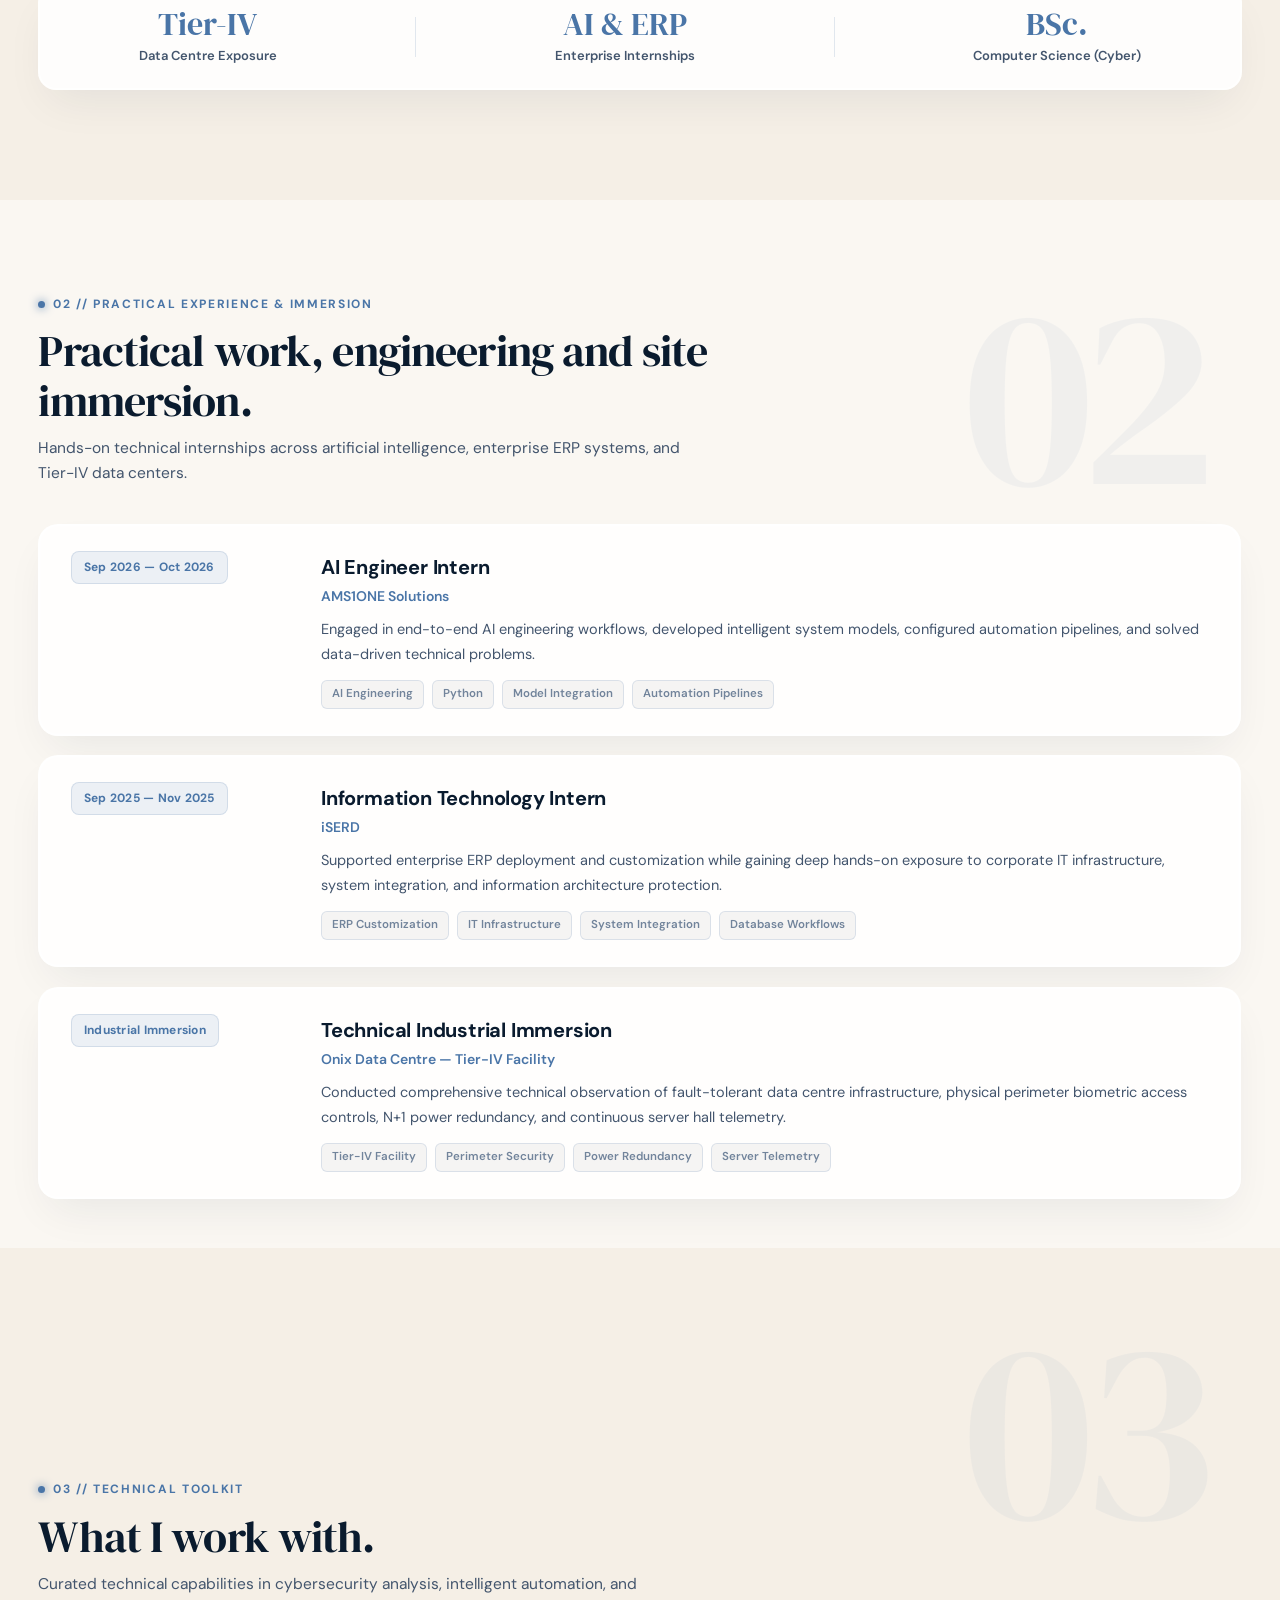
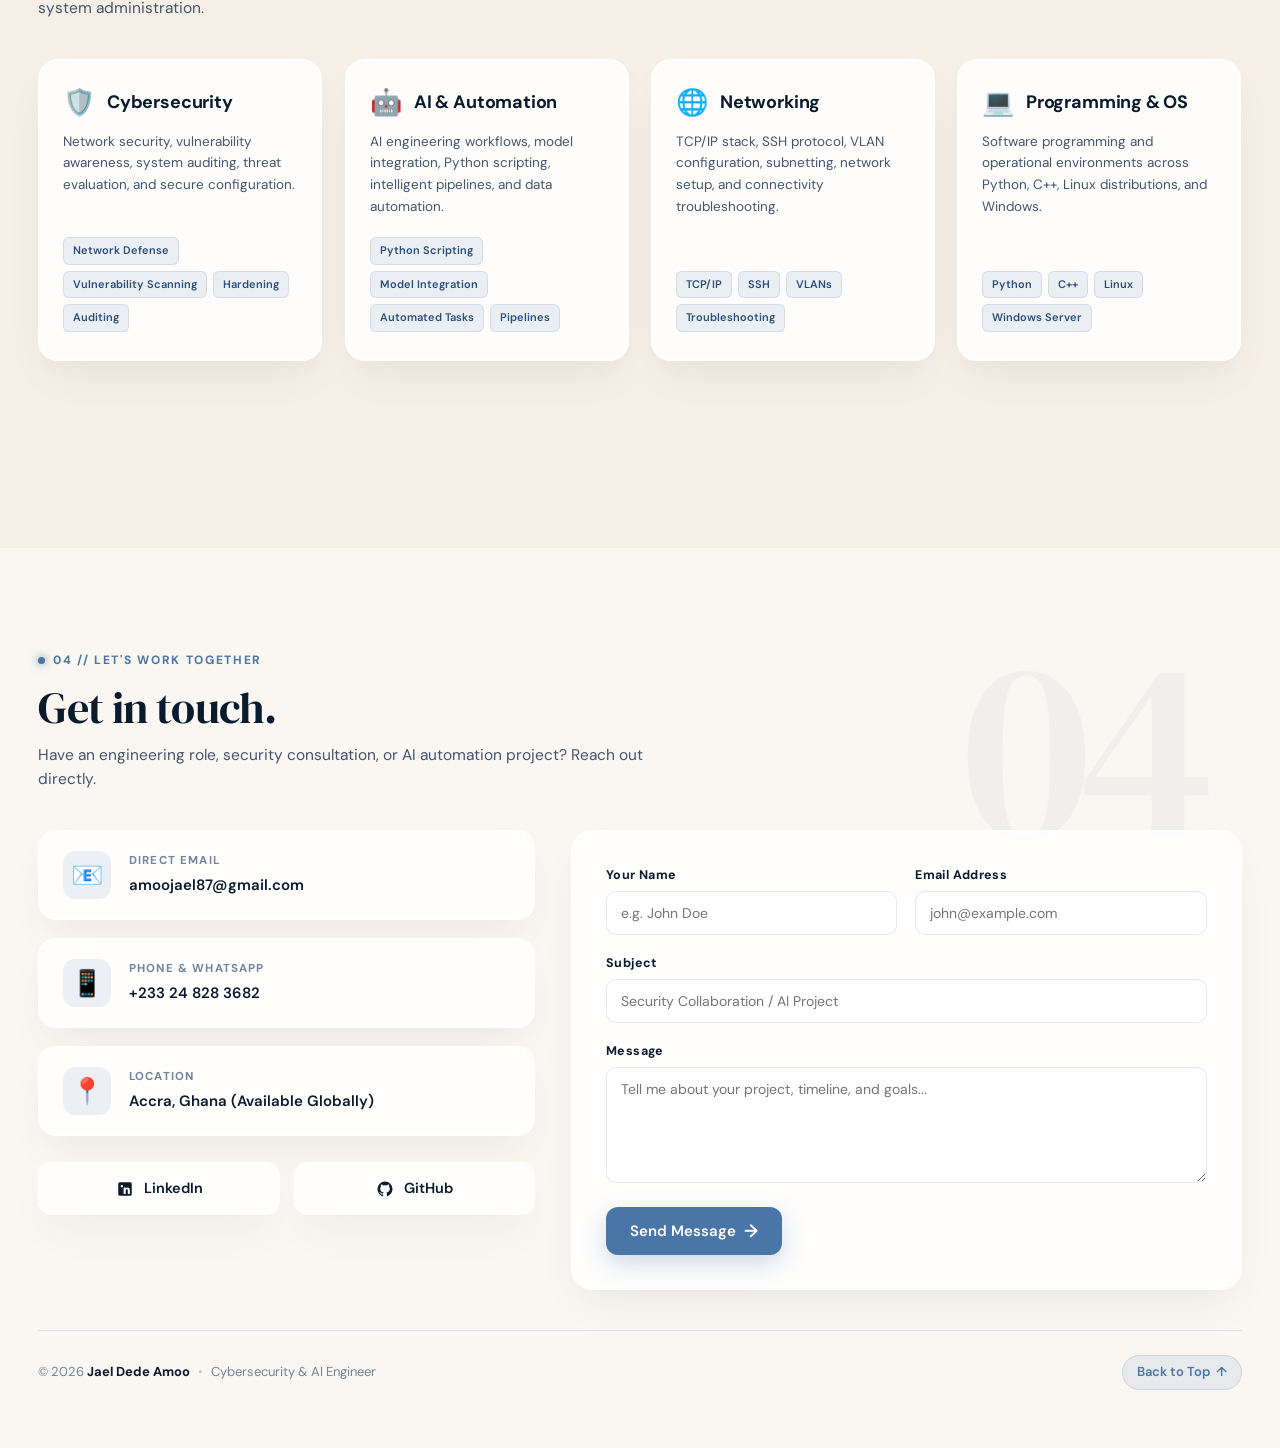
==== commit 3490c2b1: "made changes on UI" ====
--- a/index.html
+++ b/index.html
@@ -4,27 +4,200 @@
 <head>
   <meta charset="UTF-8" />
   <meta name="viewport" content="width=device-width, initial-scale=1.0" />
-  <meta name="description" content="Jael Dede Amoo — Cybersecurity & AI Engineer." />
-  <title>Jael Dede Amoo | Cybersecurity & AI Engineer</title>
+
+  <!-- Favicon -->
+  <link rel="icon" type="image/jpeg" href="./favicon.jpg" />
+  <link rel="apple-touch-icon" href="./favicon.jpg" />
+
+  <!-- Primary SEO Meta Tags for "Jael Dede Amoo" Ranking -->
+  <title>Jael Dede Amoo | Cybersecurity &amp; AI Engineer — Portfolio</title>
+  <meta name="title" content="Jael Dede Amoo | Cybersecurity &amp; AI Engineer — Portfolio" />
+  <meta name="description"
+    content="Official portfolio of Jael Dede Amoo, a Cybersecurity and AI Engineer based in Accra, Ghana. Explore Jael Amoo's projects in secure infrastructure, AI engineering, automation pipelines, and enterprise systems." />
+  <meta name="keywords"
+    content="Jael Dede Amoo, Jael Amoo, Jael Dede, Cybersecurity Engineer, AI Engineer, Security Analyst, GCTU Computer Science, AMS1ONE Solutions, iSERD, Onix Data Centre, Ghana Cybersecurity, Jael Portfolio, jaelofficial" />
+  <meta name="author" content="Jael Dede Amoo" />
+  <meta name="robots" content="index, follow, max-image-preview:large, max-snippet:-1, max-video-preview:-1" />
+  <link rel="canonical" href="https://jaelofficial.github.io/My-Portfolio/" />
+
+  <!-- Open Graph / Social Media Preview -->
+  <meta property="og:type" content="profile" />
+  <meta property="og:url" content="https://jaelofficial.github.io/My-Portfolio/" />
+  <meta property="og:title" content="Jael Dede Amoo | Cybersecurity &amp; AI Engineer" />
+  <meta property="og:description"
+    content="Official portfolio of Jael Dede Amoo — Cybersecurity and AI Engineer specializing in resilient systems, AI model pipelines, and infrastructure protection." />
+  <meta property="og:image" content="https://jaelofficial.github.io/My-Portfolio/hero_person.png" />
+  <meta property="og:site_name" content="Jael Dede Amoo" />
+  <meta property="profile:first_name" content="Jael" />
+  <meta property="profile:last_name" content="Amoo" />
+
+  <!-- Twitter Meta Tags -->
+  <meta name="twitter:card" content="summary_large_image" />
+  <meta name="twitter:url" content="https://jaelofficial.github.io/My-Portfolio/" />
+  <meta name="twitter:title" content="Jael Dede Amoo | Cybersecurity &amp; AI Engineer" />
+  <meta name="twitter:description"
+    content="Official portfolio of Jael Dede Amoo — Cybersecurity and AI Engineer specializing in resilient systems, AI model pipelines, and infrastructure protection." />
+  <meta name="twitter:image" content="https://jaelofficial.github.io/My-Portfolio/hero_person.png" />
+
+  <!-- Structured Data JSON-LD for Search Engine Knowledge Panel -->
+  <script type="application/ld+json">
+  {
+    "@context": "https://schema.org",
+    "@type": "Person",
+    "@id": "https://jaelofficial.github.io/My-Portfolio/#person",
+    "name": "Jael Dede Amoo",
+    "alternateName": ["Jael Amoo", "Jael Dede", "jaelofficial"],
+    "gender": "Female",
+    "nationality": "Ghanaian",
+    "jobTitle": "Cybersecurity & AI Engineer",
+    "worksFor": [
+      {
+        "@type": "Organization",
+        "name": "AMS1ONE Solutions"
+      },
+      {
+        "@type": "Organization",
+        "name": "iSERD"
+      }
+    ],
+    "alumniOf": {
+      "@type": "CollegeOrUniversity",
+      "name": "Ghana Communication Technology University"
+    },
+    "url": "https://jaelofficial.github.io/My-Portfolio/",
+    "image": "https://jaelofficial.github.io/My-Portfolio/hero_person.png",
+    "sameAs": [
+      "https://www.linkedin.com/in/jael-amoo/",
+      "https://github.com/jaelofficial",
+      "https://www.instagram.com/_jaelofficial/",
+      "https://x.com/JaelAmoo",
+      "https://snapchat.com/t/70YbMHnZ"
+    ],
+    "knowsAbout": [
+      "Cybersecurity",
+      "Artificial Intelligence",
+      "Network Security",
+      "Automation Pipelines",
+      "Threat Mitigation",
+      "System Administration",
+      "Digital Infrastructure Protection",
+      "Python",
+      "C++",
+      "Linux"
+    ],
+    "email": "mailto:amoojael87@gmail.com",
+    "telephone": "+233248283682",
+    "address": {
+      "@type": "PostalAddress",
+      "addressLocality": "Accra",
+      "addressCountry": "Ghana"
+    },
+    "description": "Jael Dede Amoo is a Cybersecurity and AI Engineer focused on building secure systems, intelligent model pipelines, and practical automation solutions."
+  }
+  </script>
+
+  <!-- Typography -->
   <link rel="preconnect" href="https://fonts.googleapis.com" />
   <link rel="preconnect" href="https://fonts.gstatic.com" crossorigin />
   <link
-    href="https://fonts.googleapis.com/css2?family=DM+Sans:ital,opsz,wght@0,9..40,400;0,9..40,500;0,9..40,600;0,9..40,700;1,9..40,400&family=DM+Serif+Display:ital@0;1&display=swap"
+    href="https://fonts.googleapis.com/css2?family=DM+Sans:ital,opsz,wght@0,9..40,300;0,9..40,400;0,9..40,500;0,9..40,600;0,9..40,700;1,9..40,400&family=DM+Serif+Display:ital@0;1&display=swap"
     rel="stylesheet" />
   <link rel="stylesheet" href="styles.css" />
+  <link rel="stylesheet" href="mobile.css" />
 </head>
 
 <body>
-  <main class="portfolio-shell">
-    <div class="portfolio-card">
-      <!-- Layer 1: Blue background provided by .portfolio-card -->
-
-      <!-- Layer 2: Picture (Middle layer) -->
-      <div class="hero-image">
-        <img src="./hero_person.jpeg" alt="Jael Dede Amoo — Cybersecurity &amp; AI Engineer" />
-      </div>
-
-      <!-- Layer 3: White/Ivory curved wave (Top layer - covers left side and sweeps over bottom of picture) -->
+  <!-- Scroll Progress Indicator -->
+  <div class="scroll-progress-bar" id="scroll-progress" aria-hidden="true"></div>
+
+  <!-- Parallax Section Indicator Dots -->
+  <nav class="side-nav-dots" id="side-nav-dots" aria-label="Quick section navigation">
+    <a href="#home" class="nav-dot active" data-section="home" aria-label="Go to Home section">
+      <span class="dot-label">01 // Home</span>
+      <span class="dot-circle"></span>
+    </a>
+    <a href="#about" class="nav-dot" data-section="about" aria-label="Go to About section">
+      <span class="dot-label">02 // About</span>
+      <span class="dot-circle"></span>
+    </a>
+    <a href="#portfolio" class="nav-dot" data-section="portfolio" aria-label="Go to Experience section">
+      <span class="dot-label">03 // Experience</span>
+      <span class="dot-circle"></span>
+    </a>
+    <a href="#skills" class="nav-dot" data-section="skills" aria-label="Go to Skills section">
+      <span class="dot-label">04 // Skills</span>
+      <span class="dot-circle"></span>
+    </a>
+    <a href="#contact" class="nav-dot" data-section="contact" aria-label="Go to Contact section">
+      <span class="dot-label">05 // Contact</span>
+      <span class="dot-circle"></span>
+    </a>
+  </nav>
+
+  <!-- Header Navigation -->
+  <header class="site-header" id="site-header">
+    <div class="header-container">
+      <a class="brand-name" href="#home" aria-label="Jael Dede Amoo portfolio home">
+        <span class="brand-text">Jael Dede Amoo</span>
+        <span class="brand-role-badge">Cyber &amp; AI</span>
+      </a>
+
+      <!-- Desktop Nav & Mobile Drawer Menu -->
+      <nav class="nav" id="site-nav" aria-label="Primary navigation">
+        <a href="#home" class="nav-link active">Home</a>
+        <a href="#about" class="nav-link">About</a>
+        <a href="#portfolio" class="nav-link">Projects</a>
+        <a href="#skills" class="nav-link">Skills</a>
+        <a href="#contact" class="nav-link">Contact</a>
+      </nav>
+
+      <!-- Header Action Controls -->
+      <div class="header-controls">
+        <button class="theme-toggle" id="theme-toggle" type="button" aria-label="Switch to dark mode"
+          title="Switch to dark mode">
+          <span class="toggle-sun" aria-hidden="true">
+            <svg viewBox="0 0 24 24" width="14" height="14" fill="none" stroke="currentColor" stroke-width="2.2"
+              stroke-linecap="round">
+              <circle cx="12" cy="12" r="4.2"></circle>
+              <path
+                d="M12 2v2.2M12 19.8V22M4.93 4.93l1.56 1.56M17.51 17.51l1.56 1.56M2 12h2.2M19.8 12H22M4.93 19.07l1.56-1.56M17.51 6.49l1.56-1.56">
+              </path>
+            </svg>
+          </span>
+          <span class="toggle-thumb" aria-hidden="true">
+            <svg class="thumb-moon" viewBox="0 0 24 24" width="12" height="12" fill="currentColor">
+              <path d="M21 12.79A9 9 0 1 1 11.21 3 7 7 0 0 0 21 12.79z"></path>
+            </svg>
+          </span>
+        </button>
+
+        <!-- Mobile Menu Toggle Button -->
+        <button class="mobile-menu-btn" id="mobile-menu-btn" type="button" aria-label="Open menu" aria-expanded="false">
+          <span class="hamburger-line top"></span>
+          <span class="hamburger-line mid"></span>
+          <span class="hamburger-line bot"></span>
+        </button>
+      </div>
+    </div>
+  </header>
+
+  <!-- FULL-SCREEN PARALLAX SECTIONS (Render One by One) -->
+  <main id="main-content">
+
+    <!-- SECTION 1: HERO STAGE (3-Layer Full-Width Setup) -->
+    <section class="full-section hero-section" id="home">
+      <!-- Layer 1: Blue background canvas with floating ambient orbs -->
+      <div class="hero-bg-layer" aria-hidden="true">
+        <div class="floating-orb orb-1"></div>
+        <div class="floating-orb orb-2"></div>
+      </div>
+
+      <!-- Layer 2: Picture (Middle layer, reacts to parallax scroll) -->
+      <div class="hero-image" id="hero-image-wrap">
+        <img src="./hero_person.png" alt="Jael Dede Amoo — Cybersecurity &amp; AI Engineer" id="hero-portrait" />
+      </div>
+
+      <!-- Layer 3: White/Ivory curved wave (Top layer covering left side and sweeping over bottom of picture) -->
       <svg class="hero-wave" viewBox="0 0 1440 760" preserveAspectRatio="none" aria-hidden="true">
         <path d="M 0,0 
                  L 815,0 
@@ -36,52 +209,33 @@
                  L 0,760 Z" />
       </svg>
 
-      <!-- Layer 4: Header Navigation (Interactive top layer) -->
-      <header class="site-header">
-        <a class="brand-name" href="#home">Jael Dede Amoo</a>
-        <nav class="nav" aria-label="Primary navigation">
-          <a href="#about">About</a>
-          <a href="#portfolio">Projects</a>
-          <a href="contact.html">Contact</a>
-          <button class="theme-toggle" id="theme-toggle" type="button" aria-label="Switch to dark mode"
-            title="Switch to dark mode">
-            <span class="toggle-sun" aria-hidden="true">
-              <svg viewBox="0 0 24 24" width="14" height="14" fill="none" stroke="currentColor" stroke-width="2.2"
-                stroke-linecap="round">
-                <circle cx="12" cy="12" r="4.2"></circle>
-                <path
-                  d="M12 2v2.2M12 19.8V22M4.93 4.93l1.56 1.56M17.51 17.51l1.56 1.56M2 12h2.2M19.8 12H22M4.93 19.07l1.56-1.56M17.51 6.49l1.56-1.56">
-                </path>
-              </svg>
-            </span>
-            <span class="toggle-thumb" aria-hidden="true">
-              <svg class="thumb-moon" viewBox="0 0 24 24" width="12" height="12" fill="currentColor">
-                <path d="M21 12.79A9 9 0 1 1 11.21 3 7 7 0 0 0 21 12.79z"></path>
-              </svg>
-            </span>
-          </button>
-        </nav>
-      </header>
-
-      <!-- Layer 4: Hero Content / Copy (Interactive top layer) -->
-      <section class="hero" id="home">
-        <div class="hero-copy">
-          <div class="eyebrow">CYBERSECURITY &amp; AI ENGINEER</div>
-          <h1 class="hero-title">
+      <!-- Layer 4: Interactive Hero Content / Copy -->
+      <div class="hero-content-wrapper">
+        <div class="hero-copy" id="hero-copy">
+          <div class="eyebrow-pill reveal-item">
+            <span class="pill-dot"></span>
+            CYBERSECURITY &amp; AI ENGINEER
+          </div>
+
+          <h1 class="hero-title reveal-item">
             <span class="hero-greeting">Hello, my name is</span>
             <span class="hero-name">Jael Dede Amoo</span>
           </h1>
-          <p class="hero-description">
+
+          <p class="hero-description reveal-item">
             I'm a cybersecurity and AI engineer, passionate about building secure systems, intelligent solutions and
             automation that make a real difference. I enjoy solving problems, learning new technologies, and creating
             technology that's both useful and secure.
           </p>
-          <div class="hero-buttons">
-            <a class="button primary-button" href="#portfolio">Projects <span class="btn-arrow"
-                aria-hidden="true">→</span></a>
+
+          <div class="hero-buttons reveal-item">
+            <a class="button primary-button" href="#portfolio">
+              <span>Projects</span>
+              <span class="btn-arrow" aria-hidden="true">→</span>
+            </a>
             <a class="button outline-button" href="https://www.linkedin.com/in/jael-amoo" target="_blank"
               rel="noreferrer">
-              LinkedIn
+              <span>LinkedIn</span>
               <span class="linkedin-mark" aria-hidden="true">
                 <svg viewBox="0 0 24 24" width="12" height="12" fill="currentColor">
                   <path
@@ -90,63 +244,442 @@
               </span>
             </a>
           </div>
-        </div>
-      </section>
+
+          <div class="hero-tech-strip reveal-item">
+            <span class="tech-badge"><span>🛡️</span> Network Defense</span>
+            <span class="tech-badge"><span>🤖</span> AI Automation</span>
+            <span class="tech-badge"><span>⚡</span> Python &amp; Systems</span>
+          </div>
+        </div>
+      </div>
+
+      <!-- Scroll Cue Indicator -->
+      <a class="scroll-cue" href="#about" aria-label="Scroll to About section">
+        <span class="mouse-icon">
+          <span class="mouse-wheel"></span>
+        </span>
+        <span class="cue-text">Scroll to explore</span>
+      </a>
+    </section>
+
+    <!-- SECTION 2: ABOUT STAGE (Single Full-Screen Section) -->
+    <section class="full-section stage-section" id="about">
+      <div class="section-bg-deco" aria-hidden="true">
+        <div class="deco-number">01</div>
+      </div>
+
+      <div class="stage-container reveal-on-scroll">
+        <div class="section-header">
+          <div class="section-badge">
+            <span class="badge-dot"></span>
+            01 // ABOUT JAEL DEDE AMOO
+          </div>
+          <h2 class="section-title">Cybersecurity, AI and practical engineering.</h2>
+          <p class="section-subtitle">
+            Bridging robust digital protection with modern intelligent automation.
+          </p>
+        </div>
+
+        <div class="about-grid">
+          <div class="glass-card tilt-card">
+            <div class="card-icon-wrap">
+              <svg width="24" height="24" viewBox="0 0 24 24" fill="none" stroke="currentColor" stroke-width="2"
+                stroke-linecap="round" stroke-linejoin="round">
+                <path d="M12 22s8-4 8-10V5l-8-3-8 3v7c0 6 8 10 8 10z" />
+              </svg>
+            </div>
+            <h3>Education &amp; Core Foundation</h3>
+            <p>
+              I’m currently completing a BSc. in Computer Science (Cyber Security) at <strong>Ghana Communication
+                Technology University</strong>. My core domain spans network defense, system administration, digital
+              infrastructure protection, artificial intelligence and automated workflows.
+            </p>
+            <div class="card-pills">
+              <span class="pill">GCTU CS (Cyber Security)</span>
+              <span class="pill">Network Security</span>
+              <span class="pill">Accra, Ghana</span>
+            </div>
+          </div>
+
+          <div class="glass-card tilt-card">
+            <div class="card-icon-wrap">
+              <svg width="24" height="24" viewBox="0 0 24 24" fill="none" stroke="currentColor" stroke-width="2"
+                stroke-linecap="round" stroke-linejoin="round">
+                <rect x="2" y="3" width="20" height="14" rx="2" ry="2" />
+                <line x1="8" y1="21" x2="16" y2="21" />
+                <line x1="12" y1="17" x2="12" y2="21" />
+              </svg>
+            </div>
+            <h3>Engineering Mindset &amp; AI</h3>
+            <p>
+              I enjoy understanding how complex systems operate under the hood, pinpointing vulnerability points before
+              they can fail, and building practical automation models that empower technology to be both highly useful
+              and intrinsically secure.
+            </p>
+            <div class="card-pills">
+              <span class="pill">Proactive Defense</span>
+              <span class="pill">Intelligent Workflows</span>
+              <span class="pill">Secure Architecture</span>
+            </div>
+          </div>
+        </div>
+
+        <div class="about-highlights-bar">
+          <div class="highlight-item">
+            <span class="hl-number">Tier-IV</span>
+            <span class="hl-label">Data Centre Exposure</span>
+          </div>
+          <div class="highlight-divider"></div>
+          <div class="highlight-item">
+            <span class="hl-number">AI &amp; ERP</span>
+            <span class="hl-label">Enterprise Internships</span>
+          </div>
+          <div class="highlight-divider"></div>
+          <div class="highlight-item">
+            <span class="hl-number">BSc.</span>
+            <span class="hl-label">Computer Science (Cyber)</span>
+          </div>
+        </div>
+      </div>
+    </section>
+
+    <!-- SECTION 3: PROJECTS & EXPERIENCE STAGE -->
+    <section class="full-section stage-section" id="portfolio">
+      <div class="section-bg-deco" aria-hidden="true">
+        <div class="deco-number">02</div>
+      </div>
+
+      <div class="stage-container reveal-on-scroll">
+        <div class="section-header">
+          <div class="section-badge">
+            <span class="badge-dot"></span>
+            02 // PRACTICAL EXPERIENCE &amp; IMMERSION
+          </div>
+          <h2 class="section-title">Practical work, engineering and site immersion.</h2>
+          <p class="section-subtitle">
+            Hands-on technical internships across artificial intelligence, enterprise ERP systems, and Tier-IV data
+            centers.
+          </p>
+        </div>
+
+        <div class="experience-timeline">
+          <!-- Timeline Item 1 -->
+          <article class="timeline-card tilt-card">
+            <div class="timeline-date-col">
+              <span class="date-chip">Sep 2026 — Oct 2026</span>
+              <span class="timeline-node"></span>
+            </div>
+            <div class="timeline-content">
+              <div class="card-meta">
+                <h3>AI Engineer Intern</h3>
+                <span class="org-name">AMS1ONE Solutions</span>
+              </div>
+              <p>
+                Engaged in end-to-end AI engineering workflows, developed intelligent system models, configured
+                automation pipelines, and solved data-driven technical problems.
+              </p>
+              <div class="tag-row">
+                <span class="tag">AI Engineering</span>
+                <span class="tag">Python</span>
+                <span class="tag">Model Integration</span>
+                <span class="tag">Automation Pipelines</span>
+              </div>
+            </div>
+          </article>
+
+          <!-- Timeline Item 2 -->
+          <article class="timeline-card tilt-card">
+            <div class="timeline-date-col">
+              <span class="date-chip">Sep 2025 — Nov 2025</span>
+              <span class="timeline-node"></span>
+            </div>
+            <div class="timeline-content">
+              <div class="card-meta">
+                <h3>Information Technology Intern</h3>
+                <span class="org-name">iSERD</span>
+              </div>
+              <p>
+                Supported enterprise ERP deployment and customization while gaining deep hands-on exposure to corporate
+                IT infrastructure, system integration, and information architecture protection.
+              </p>
+              <div class="tag-row">
+                <span class="tag">ERP Customization</span>
+                <span class="tag">IT Infrastructure</span>
+                <span class="tag">System Integration</span>
+                <span class="tag">Database Workflows</span>
+              </div>
+            </div>
+          </article>
+
+          <!-- Timeline Item 3 -->
+          <article class="timeline-card tilt-card">
+            <div class="timeline-date-col">
+              <span class="date-chip">Industrial Immersion</span>
+              <span class="timeline-node"></span>
+            </div>
+            <div class="timeline-content">
+              <div class="card-meta">
+                <h3>Technical Industrial Immersion</h3>
+                <span class="org-name">Onix Data Centre — Tier-IV Facility</span>
+              </div>
+              <p>
+                Conducted comprehensive technical observation of fault-tolerant data centre infrastructure, physical
+                perimeter biometric access controls, N+1 power redundancy, and continuous server hall telemetry.
+              </p>
+              <div class="tag-row">
+                <span class="tag">Tier-IV Facility</span>
+                <span class="tag">Perimeter Security</span>
+                <span class="tag">Power Redundancy</span>
+                <span class="tag">Server Telemetry</span>
+              </div>
+            </div>
+          </article>
+        </div>
+      </div>
+    </section>
+
+    <!-- SECTION 4: SKILLS & TOOLKIT STAGE -->
+    <section class="full-section stage-section" id="skills">
+      <div class="section-bg-deco" aria-hidden="true">
+        <div class="deco-number">03</div>
+      </div>
+
+      <div class="stage-container reveal-on-scroll">
+        <div class="section-header">
+          <div class="section-badge">
+            <span class="badge-dot"></span>
+            03 // TECHNICAL TOOLKIT
+          </div>
+          <h2 class="section-title">What I work with.</h2>
+          <p class="section-subtitle">
+            Curated technical capabilities in cybersecurity analysis, intelligent automation, and system administration.
+          </p>
+        </div>
+
+        <div class="skills-matrix">
+          <div class="skill-card tilt-card">
+            <div class="skill-header">
+              <span class="skill-icon">🛡️</span>
+              <h3>Cybersecurity</h3>
+            </div>
+            <p>
+              Network security, vulnerability awareness, system auditing, threat evaluation, and secure configuration.
+            </p>
+            <div class="skill-chips">
+              <span>Network Defense</span>
+              <span>Vulnerability Scanning</span>
+              <span>Hardening</span>
+              <span>Auditing</span>
+            </div>
+          </div>
+
+          <div class="skill-card tilt-card">
+            <div class="skill-header">
+              <span class="skill-icon">🤖</span>
+              <h3>AI &amp; Automation</h3>
+            </div>
+            <p>
+              AI engineering workflows, model integration, Python scripting, intelligent pipelines, and data automation.
+            </p>
+            <div class="skill-chips">
+              <span>Python Scripting</span>
+              <span>Model Integration</span>
+              <span>Automated Tasks</span>
+              <span>Pipelines</span>
+            </div>
+          </div>
+
+          <div class="skill-card tilt-card">
+            <div class="skill-header">
+              <span class="skill-icon">🌐</span>
+              <h3>Networking</h3>
+            </div>
+            <p>
+              TCP/IP stack, SSH protocol, VLAN configuration, subnetting, network setup, and connectivity
+              troubleshooting.
+            </p>
+            <div class="skill-chips">
+              <span>TCP/IP</span>
+              <span>SSH</span>
+              <span>VLANs</span>
+              <span>Troubleshooting</span>
+            </div>
+          </div>
+
+          <div class="skill-card tilt-card">
+            <div class="skill-header">
+              <span class="skill-icon">💻</span>
+              <h3>Programming &amp; OS</h3>
+            </div>
+            <p>
+              Software programming and operational environments across Python, C++, Linux distributions, and Windows.
+            </p>
+            <div class="skill-chips">
+              <span>Python</span>
+              <span>C++</span>
+              <span>Linux</span>
+              <span>Windows Server</span>
+            </div>
+          </div>
+        </div>
+      </div>
+    </section>
+
+    <!-- SECTION 5: CONTACT & CONNECT STAGE -->
+    <section class="full-section stage-section" id="contact">
+      <div class="section-bg-deco" aria-hidden="true">
+        <div class="deco-number">04</div>
+      </div>
+
+      <div class="stage-container reveal-on-scroll">
+        <div class="section-header">
+          <div class="section-badge">
+            <span class="badge-dot"></span>
+            04 // LET'S WORK TOGETHER
+          </div>
+          <h2 class="section-title">Get in touch.</h2>
+          <p class="section-subtitle">
+            Have an engineering role, security consultation, or AI automation project? Reach out directly.
+          </p>
+        </div>
+
+        <div class="contact-split-layout">
+          <!-- Left: Contact Details & Direct Links -->
+          <div class="contact-info-panel">
+            <div class="info-card">
+              <div class="info-icon">📧</div>
+              <div>
+                <span class="info-label">Direct Email</span>
+                <a class="info-val" href="mailto:amoojael87@gmail.com">amoojael87@gmail.com</a>
+              </div>
+            </div>
+
+            <div class="info-card">
+              <div class="info-icon">📱</div>
+              <div>
+                <span class="info-label">Phone &amp; WhatsApp</span>
+                <a class="info-val" href="tel:+233248283682">+233 24 828 3682</a>
+              </div>
+            </div>
+
+            <div class="info-card">
+              <div class="info-icon">📍</div>
+              <div>
+                <span class="info-label">Location</span>
+                <span class="info-val">Accra, Ghana (Available Globally)</span>
+              </div>
+            </div>
+
+            <!-- Social Links Strip -->
+            <div class="social-links-strip">
+              <a href="https://www.linkedin.com/in/jael-amoo" target="_blank" rel="noreferrer" class="social-btn"
+                aria-label="LinkedIn profile of Jael Dede Amoo">
+                <svg viewBox="0 0 24 24" width="18" height="18" fill="currentColor">
+                  <path
+                    d="M19 3a2 2 0 0 1 2 2v14a2 2 0 0 1-2 2H5a2 2 0 0 1-2-2V5a2 2 0 0 1 2-2h14m-.5 15.5v-5.3a3.26 3.26 0 0 0-3.26-3.26c-.85 0-1.84.52-2.28 1.3v-1.11h-2.79v8.37h2.79v-4.93c0-.77.62-1.4 1.39-1.4a1.4 1.4 0 0 1 1.4 1.4v4.93h2.75M6.46 10.9h2.79v8.37H6.46v-8.37M7.86 6.55a1.62 1.62 0 1 0 0 3.24 1.62 1.62 0 0 0 0-3.24z" />
+                </svg>
+                <span>LinkedIn</span>
+              </a>
+
+              <a href="https://github.com/jaelofficial" target="_blank" rel="noreferrer" class="social-btn"
+                aria-label="GitHub profile of Jael Dede Amoo">
+                <svg viewBox="0 0 24 24" width="18" height="18" fill="currentColor">
+                  <path
+                    d="M12 2A10 10 0 0 0 2 12c0 4.42 2.87 8.17 6.84 9.5.5.08.66-.23.66-.5v-1.69c-2.77.6-3.36-1.34-3.36-1.34-.46-1.16-1.11-1.47-1.11-1.47-.91-.62.07-.6.07-.6 1 .07 1.53 1.03 1.53 1.03.87 1.52 2.34 1.07 2.91.83.1-.65.35-1.09.63-1.34-2.22-.25-4.55-1.11-4.55-4.92 0-1.11.38-2 1.03-2.71-.1-.25-.45-1.29.1-2.64 0 0 .84-.27 2.75 1.02.79-.22 1.65-.33 2.5-.33.85 0 1.71.11 2.5.33 1.91-1.29 2.75-1.02 2.75-1.02.55 1.35.2 2.39.1 2.64.65.71 1.03 1.6 1.03 2.71 0 3.82-2.34 4.66-4.57 4.91.36.31.69.92.69 1.85V21c0 .27.16.59.67.5C19.14 20.16 22 16.42 22 12A10 10 0 0 0 12 2z" />
+                </svg>
+                <span>GitHub</span>
+              </a>
+            </div>
+          </div>
+
+          <!-- Right: Interactive Contact Form -->
+          <div class="contact-form-panel">
+            <form class="contact-form" action="https://formspree.io/f/mwlpyzjj" method="POST">
+              <div class="form-row">
+                <div class="form-field">
+                  <label for="contact-name">Your Name</label>
+                  <input id="contact-name" type="text" name="name" autocomplete="name" placeholder="e.g. John Doe"
+                    required />
+                </div>
+                <div class="form-field">
+                  <label for="contact-email">Email Address</label>
+                  <input id="contact-email" type="email" name="email" autocomplete="email"
+                    placeholder="john@example.com" required />
+                </div>
+              </div>
+
+              <div class="form-field">
+                <label for="contact-subject">Subject</label>
+                <input id="contact-subject" type="text" name="subject" placeholder="Security Collaboration / AI Project"
+                  required />
+              </div>
+
+              <div class="form-field">
+                <label for="contact-message">Message</label>
+                <textarea id="contact-message" name="message" rows="5"
+                  placeholder="Tell me about your project, timeline, and goals..." required></textarea>
+              </div>
+
+              <button class="button primary-button contact-submit-btn" type="submit">
+                <span>Send Message</span>
+                <span class="btn-arrow" aria-hidden="true">→</span>
+              </button>
+            </form>
+          </div>
+        </div>
+
+        <!-- Footer -->
+        <footer class="site-footer">
+          <div class="footer-left">
+            <span>© <span id="year"></span> <strong>Jael Dede Amoo</strong></span>
+            <span class="footer-sep">•</span>
+            <span>Cybersecurity &amp; AI Engineer</span>
+          </div>
+          <div class="footer-right">
+            <a href="#home" class="back-to-top-btn" aria-label="Back to top">
+              <span>Back to Top</span>
+              <span aria-hidden="true">↑</span>
+            </a>
+          </div>
+        </footer>
+      </div>
+    </section>
+
+  </main>
+
+  <!-- Floating Social Sidebar -->
+  <aside class="floating-socials" id="floating-socials" aria-label="Social media links">
+    <button class="social-fab" id="social-fab" type="button" aria-label="Toggle social links" aria-expanded="false">
+      <svg class="fab-icon-share" viewBox="0 0 24 24" width="20" height="20" fill="none" stroke="currentColor" stroke-width="2" stroke-linecap="round" stroke-linejoin="round">
+        <circle cx="18" cy="5" r="3"/><circle cx="6" cy="12" r="3"/><circle cx="18" cy="19" r="3"/>
+        <line x1="8.59" y1="13.51" x2="15.42" y2="17.49"/><line x1="15.41" y1="6.51" x2="8.59" y2="10.49"/>
+      </svg>
+      <svg class="fab-icon-close" viewBox="0 0 24 24" width="18" height="18" fill="none" stroke="currentColor" stroke-width="2.5" stroke-linecap="round">
+        <line x1="18" y1="6" x2="6" y2="18"/><line x1="6" y1="6" x2="18" y2="18"/>
+      </svg>
+    </button>
+
+    <div class="social-links-fan">
+      <a href="https://www.linkedin.com/in/jael-amoo/" target="_blank" rel="noreferrer" class="social-link-item" aria-label="LinkedIn" data-tooltip="LinkedIn">
+        <svg viewBox="0 0 24 24" width="18" height="18" fill="currentColor"><path d="M19 3a2 2 0 0 1 2 2v14a2 2 0 0 1-2 2H5a2 2 0 0 1-2-2V5a2 2 0 0 1 2-2h14m-.5 15.5v-5.3a3.26 3.26 0 0 0-3.26-3.26c-.85 0-1.84.52-2.28 1.3v-1.11h-2.79v8.37h2.79v-4.93c0-.77.62-1.4 1.39-1.4a1.4 1.4 0 0 1 1.4 1.4v4.93h2.75M6.46 10.9h2.79v8.37H6.46v-8.37M7.86 6.55a1.62 1.62 0 1 0 0 3.24 1.62 1.62 0 0 0 0-3.24z"/></svg>
+      </a>
+      <a href="https://www.instagram.com/_jaelofficial/" target="_blank" rel="noreferrer" class="social-link-item" aria-label="Instagram" data-tooltip="Instagram">
+        <svg viewBox="0 0 24 24" width="18" height="18" fill="none" stroke="currentColor" stroke-width="2" stroke-linecap="round" stroke-linejoin="round"><rect x="2" y="2" width="20" height="20" rx="5" ry="5"/><path d="M16 11.37A4 4 0 1 1 12.63 8 4 4 0 0 1 16 11.37z"/><line x1="17.5" y1="6.5" x2="17.51" y2="6.5"/></svg>
+      </a>
+      <a href="https://snapchat.com/t/70YbMHnZ" target="_blank" rel="noreferrer" class="social-link-item" aria-label="Snapchat" data-tooltip="Snapchat">
+        <svg viewBox="0 0 24 24" width="18" height="18" fill="currentColor"><path d="M12.206.793c.99 0 4.347.276 5.93 3.821.529 1.193.403 3.219.299 4.847l-.003.06c-.012.18-.022.345-.03.51.075.045.203.09.401.09.3-.016.659-.12.959-.289.199-.122.404-.066.538.026.17.12.285.313.285.508 0 .333-.229.567-.51.717a3.7 3.7 0 01-.958.365c-.115.03-.233.063-.35.098-.252.078-.475.2-.543.52-.044.173-.002.394.154.598.207.279.514.603.855.903a6.2 6.2 0 001.462.894c.35.165.657.36.788.655.088.198.063.463-.065.685-.256.453-.72.746-1.29.848-.263.05-.564.07-.89.072-.315 0-.593-.014-.85-.044l-.079-.01c-.137-.017-.278-.033-.42-.033-.3 0-.503.061-.67.128a8 8 0 01-.346.142c-.607.242-1.29.514-2.46.514-1.17 0-1.855-.272-2.462-.514a8 8 0 01-.346-.142c-.167-.067-.37-.128-.67-.128-.142 0-.283.016-.42.033-.028.003-.055.007-.079.01-.257.03-.535.044-.849.044-.326-.001-.627-.021-.89-.072-.571-.102-1.035-.395-1.29-.848-.129-.222-.154-.487-.066-.685.13-.295.438-.49.788-.655a6.2 6.2 0 001.462-.894c.341-.3.648-.624.855-.903.156-.204.198-.425.154-.598-.068-.32-.29-.442-.543-.52a5 5 0 00-.35-.098 3.7 3.7 0 01-.958-.365c-.281-.15-.51-.384-.51-.717 0-.195.115-.388.285-.508.134-.092.339-.148.538-.026.3.17.66.305.96.289.197 0 .325-.045.4-.09a13 13 0 01-.032-.569c-.104-1.627-.23-3.654.3-4.846C6.447 1.069 9.797.793 10.787.793h1.42z"/></svg>
+      </a>
+      <a href="https://x.com/JaelAmoo" target="_blank" rel="noreferrer" class="social-link-item" aria-label="X / Twitter" data-tooltip="X / Twitter">
+        <svg viewBox="0 0 24 24" width="18" height="18" fill="currentColor"><path d="M18.244 2.25h3.308l-7.227 8.26 8.502 11.24H16.17l-5.214-6.817L4.99 21.75H1.68l7.73-8.835L1.254 2.25H8.08l4.713 6.231zm-1.161 17.52h1.833L7.084 4.126H5.117z"/></svg>
+      </a>
+      <a href="https://github.com/jaelofficial" target="_blank" rel="noreferrer" class="social-link-item" aria-label="GitHub" data-tooltip="GitHub">
+        <svg viewBox="0 0 24 24" width="18" height="18" fill="currentColor"><path d="M12 2A10 10 0 0 0 2 12c0 4.42 2.87 8.17 6.84 9.5.5.08.66-.23.66-.5v-1.69c-2.77.6-3.36-1.34-3.36-1.34-.46-1.16-1.11-1.47-1.11-1.47-.91-.62.07-.6.07-.6 1 .07 1.53 1.03 1.53 1.03.87 1.52 2.34 1.07 2.91.83.1-.65.35-1.09.63-1.34-2.22-.25-4.55-1.11-4.55-4.92 0-1.11.38-2 1.03-2.71-.1-.25-.45-1.29.1-2.64 0 0 .84-.27 2.75 1.02.79-.22 1.65-.33 2.5-.33.85 0 1.71.11 2.5.33 1.91-1.29 2.75-1.02 2.75-1.02.55 1.35.2 2.39.1 2.64.65.71 1.03 1.6 1.03 2.71 0 3.82-2.34 4.66-4.57 4.91.36.31.69.92.69 1.85V21c0 .27.16.59.67.5C19.14 20.16 22 16.42 22 12A10 10 0 0 0 12 2z"/></svg>
+      </a>
+      <a href="https://discord.com/users/1407378821908529342" target="_blank" rel="noreferrer" class="social-link-item" aria-label="Discord" data-tooltip="Discord">
+        <svg viewBox="0 0 24 24" width="18" height="18" fill="currentColor"><path d="M20.317 4.37a19.8 19.8 0 0 0-4.885-1.515.074.074 0 0 0-.079.037c-.21.375-.444.864-.608 1.25a18.3 18.3 0 0 0-5.487 0 13 13 0 0 0-.617-1.25.077.077 0 0 0-.079-.037A19.7 19.7 0 0 0 3.677 4.37a.07.07 0 0 0-.032.027C.533 9.046-.32 13.58.099 18.057a.08.08 0 0 0 .031.057 19.9 19.9 0 0 0 5.993 3.03.078.078 0 0 0 .084-.028c.462-.63.874-1.295 1.226-1.994a.076.076 0 0 0-.041-.106 13 13 0 0 1-1.872-.892.077.077 0 0 1-.008-.128 10 10 0 0 0 .372-.292.074.074 0 0 1 .078-.01c3.928 1.793 8.18 1.793 12.062 0a.074.074 0 0 1 .078.01c.12.098.246.198.373.292a.077.077 0 0 1-.006.127 12.3 12.3 0 0 1-1.873.892.077.077 0 0 0-.041.107c.36.698.772 1.362 1.225 1.993a.076.076 0 0 0 .084.028 19.8 19.8 0 0 0 6.002-3.03.077.077 0 0 0 .032-.054c.5-5.177-.838-9.674-3.549-13.66a.06.06 0 0 0-.031-.03zM8.02 15.33c-1.183 0-2.157-1.085-2.157-2.419 0-1.333.956-2.419 2.157-2.419 1.21 0 2.176 1.096 2.157 2.42 0 1.333-.956 2.418-2.157 2.418zm7.975 0c-1.183 0-2.157-1.085-2.157-2.419 0-1.333.955-2.419 2.157-2.419 1.21 0 2.176 1.096 2.157 2.42 0 1.333-.946 2.418-2.157 2.418z"/></svg>
+      </a>
     </div>
-  </main>
-
-  <section class="below-content" id="about">
-    <div class="content-section">
-      <div class="section-label">ABOUT</div>
-      <h2>Cybersecurity, AI and practical engineering.</h2>
-      <div class="two-column">
-        <p>I’m currently completing a BSc. in Computer Science (Cyber Security) at Ghana Communication Technology
-          University. My interests span network security, system administration, digital infrastructure protection,
-          artificial intelligence and automation.</p>
-        <p>I enjoy understanding how systems work, identifying where they can fail, and building practical solutions
-          that make technology more useful and secure.</p>
-      </div>
-    </div>
-
-    <div class="content-section" id="portfolio">
-      <div class="section-label">PROJECTS &amp; EXPERIENCE</div>
-      <h2>Practical work and experience.</h2>
-      <div class="experience-list">
-        <article>
-          <span>Sep 2026 — Oct 2026</span>
-          <div>
-            <h3>AI Engineer Intern</h3>
-            <strong>AMS1ONE Solutions</strong>
-            <p>Worked with AI engineering workflows, intelligent system models, automation pipelines and data-driven
-              problem solving.</p>
-          </div>
-        </article>
-        <article>
-          <span>Sep 2025 — Nov 2025</span>
-          <div>
-            <h3>Information Technology Intern</h3>
-            <strong>iSERD</strong>
-            <p>Supported ERP deployment and customization while gaining practical exposure to IT infrastructure, system
-              integration and enterprise information systems.</p>
-          </div>
-        </article>
-        <article>
-          <span>Educational Site Study</span>
-          <div>
-            <h3>Technical Industrial Immersion</h3>
-            <strong>Onix Data Centre — Tier-IV Facility</strong>
-            <p>Observed fault-tolerant infrastructure, physical and perimeter access controls, power redundancy and
-              server hall monitoring.</p>
-          </div>
-        </article>
-      </div>
-    </div>
-  </section>
-
-  <footer>
-    <span>© <span id="year"></span> Jael Dede Amoo</span>
-    <span>Cybersecurity &amp; AI Engineer</span>
-  </footer>
+  </aside>
 
   <script src="script.js"></script>
 </body>
--- a/styles.css
+++ b/styles.css
@@ -1,17 +1,63 @@
 :root {
   color-scheme: light;
-  --blue: #5b82b5;
-  --blue-dark: #355e8d;
+  --bg: #faf7f2;
+  --bg-section: #f5efe6;
+  --bg-card: rgba(255, 255, 255, 0.85);
+  --bg-card-hover: rgba(255, 255, 255, 0.98);
+  --blue: #4a75a7;
+  --blue-dark: #2a4e79;
+  --blue-light: #729bc9;
+  --blue-glow: rgba(74, 117, 167, 0.28);
+  --hero-blue: #5b82b5;
   --ivory: #faf6f0;
-  --ivory-card: #fbf8f2;
-  --ink: #173d68;
-  --ink-heading: #132b47;
-  --text-body: #49596c;
-  --line: #e6dfd5;
-  --background: #ffffff;
-}
-
-* {
+  --ink: #11253e;
+  --ink-heading: #0a1b2e;
+  --text-body: #43556d;
+  --text-muted: #72849b;
+  --line: rgba(74, 117, 167, 0.16);
+  --card-border: rgba(255, 255, 255, 0.7);
+  --card-shadow: 0 20px 45px -12px rgba(17, 37, 62, 0.08), 0 0 1px 1px rgba(255, 255, 255, 0.8) inset;
+  --card-shadow-hover: 0 30px 60px -15px rgba(17, 37, 62, 0.16), 0 0 1px 1px rgba(255, 255, 255, 1) inset;
+  --wave-color: #faf6f0;
+  --header-bg: rgba(250, 246, 240, 0.82);
+  --pill-bg: rgba(74, 117, 167, 0.1);
+  --pill-text: #2a4e79;
+  --dot-bg: #e2dcd3;
+}
+
+body.dark-mode {
+  color-scheme: dark;
+  --bg: #0a121e;
+  --bg-section: #0e1928;
+  --bg-card: rgba(18, 30, 48, 0.78);
+  --bg-card-hover: rgba(24, 38, 60, 0.92);
+  --blue: #5c8fc9;
+  --blue-dark: #9bc0eb;
+  --blue-light: #7da9db;
+  --blue-glow: rgba(92, 143, 201, 0.38);
+  --hero-blue: #142339;
+  --ivory: #0f1c2d;
+  --ink: #f0f4f9;
+  --ink-heading: #ffffff;
+  --text-body: #a2b6cb;
+  --text-muted: #6f869f;
+  --line: rgba(255, 255, 255, 0.08);
+  --card-border: rgba(255, 255, 255, 0.12);
+  --card-shadow: 0 24px 50px -15px rgba(0, 0, 0, 0.5), 0 0 1px 1px rgba(255, 255, 255, 0.08) inset;
+  --card-shadow-hover: 0 32px 65px -15px rgba(0, 0, 0, 0.7), 0 0 1px 1px rgba(255, 255, 255, 0.18) inset;
+  --wave-color: #0f1c2d;
+  --header-bg: rgba(10, 18, 30, 0.85);
+  --pill-bg: rgba(92, 143, 201, 0.15);
+  --pill-text: #9bc0eb;
+  --dot-bg: #1c2d44;
+}
+
+/* ==========================================================================
+   Base & Reset
+   ========================================================================== */
+*,
+*::before,
+*::after {
   box-sizing: border-box;
   margin: 0;
   padding: 0;
@@ -19,13 +65,17 @@
 
 html {
   scroll-behavior: smooth;
+  scroll-snap-type: y mandatory;
+  overflow-x: hidden;
 }
 
 body {
-  background: var(--background);
+  background: var(--bg);
   color: var(--ink);
-  font-family: "DM Sans", sans-serif;
+  font-family: "DM Sans", -apple-system, BlinkMacSystemFont, "Segoe UI", Roboto, sans-serif;
   line-height: 1.6;
+  overflow-x: hidden;
+  transition: background 0.35s ease, color 0.35s ease;
 }
 
 a {
@@ -33,41 +83,443 @@
   text-decoration: none;
 }
 
-/* Full-Width Canvas Shell & Hero Section */
-.portfolio-shell {
+button {
+  font-family: inherit;
+}
+
+/* ==========================================================================
+   Scroll Progress Bar
+   ========================================================================== */
+.scroll-progress-bar {
+  position: fixed;
+  top: 0;
+  left: 0;
+  height: 3.5px;
+  width: 0%;
+  background: linear-gradient(90deg, #4a75a7, #6ea0d6, #9bc0eb);
+  box-shadow: 0 0 12px var(--blue-glow);
+  z-index: 2000;
+  pointer-events: none;
+  transition: width 0.08s linear;
+}
+
+/* ==========================================================================
+   Floating Side Dot Navigation (Parallax Stage Quick-Jumper)
+   ========================================================================== */
+.side-nav-dots {
+  position: fixed;
+  right: clamp(16px, 2.5vw, 36px);
+  top: 50%;
+  transform: translateY(-50%);
+  z-index: 1200;
+  display: flex;
+  flex-direction: column;
+  gap: 16px;
+}
+
+.nav-dot {
+  position: relative;
+  display: flex;
+  align-items: center;
+  justify-content: flex-end;
+  text-decoration: none;
+  padding: 6px 0;
+}
+
+.dot-label {
+  position: absolute;
+  right: 28px;
+  background: var(--ink-heading);
+  color: var(--bg);
+  font-size: 11px;
+  font-weight: 600;
+  letter-spacing: 0.05em;
+  padding: 4px 10px;
+  border-radius: 6px;
+  white-space: nowrap;
+  pointer-events: none;
+  opacity: 0;
+  transform: translateX(10px) scale(0.92);
+  transition: opacity 0.25s ease, transform 0.25s cubic-bezier(0.16, 1, 0.3, 1);
+  box-shadow: 0 4px 14px rgba(0, 0, 0, 0.18);
+}
+
+.dot-circle {
+  width: 10px;
+  height: 10px;
+  border-radius: 50%;
+  background: var(--dot-bg);
+  border: 2px solid transparent;
+  transition: all 0.3s cubic-bezier(0.34, 1.56, 0.64, 1);
+}
+
+.nav-dot:hover .dot-label {
+  opacity: 1;
+  transform: translateX(0) scale(1);
+}
+
+.nav-dot:hover .dot-circle {
+  background: var(--blue-light);
+  transform: scale(1.3);
+}
+
+.nav-dot.active .dot-circle {
+  width: 12px;
+  height: 12px;
+  background: var(--blue);
+  border-color: #ffffff;
+  box-shadow: 0 0 0 3px var(--blue-glow), 0 0 14px var(--blue);
+  transform: scale(1.35);
+}
+
+.nav-dot.active .dot-label {
+  opacity: 1;
+  transform: translateX(0) scale(1);
+  background: var(--blue);
+  color: #ffffff;
+}
+
+/* ==========================================================================
+   Header Navigation
+   ========================================================================== */
+.site-header {
+  position: fixed;
+  top: 0;
+  left: 0;
+  right: 0;
+  height: 76px;
+  z-index: 1100;
+  display: flex;
+  align-items: center;
+  transition: background 0.3s ease, backdrop-filter 0.3s ease, box-shadow 0.3s ease, border-bottom 0.3s ease;
+}
+
+.site-header.scrolled {
+  background: var(--header-bg);
+  backdrop-filter: blur(14px);
+  -webkit-backdrop-filter: blur(14px);
+  box-shadow: 0 10px 30px rgba(0, 0, 0, 0.06);
+  border-bottom: 1px solid var(--line);
+}
+
+.header-container {
   width: 100%;
-  min-height: 100vh;
-  padding: 0;
+  max-width: 1380px;
+  margin: 0 auto;
+  padding: 0 clamp(24px, 5vw, 70px);
+  display: flex;
+  align-items: center;
+  justify-content: space-between;
+}
+
+.brand-name {
+  display: inline-flex;
+  align-items: center;
+  gap: 10px;
+  font-size: 17px;
+  font-weight: 700;
+  color: var(--ink-heading);
+  letter-spacing: -0.015em;
+  transition: opacity 0.2s ease;
+}
+
+.brand-name:hover {
+  opacity: 0.88;
+}
+
+.brand-role-badge {
+  font-size: 11px;
+  font-weight: 600;
+  padding: 3px 8px;
+  border-radius: 20px;
+  background: var(--pill-bg);
+  color: var(--pill-text);
+  border: 1px solid var(--line);
+  letter-spacing: 0.03em;
+}
+
+.nav {
+  display: flex;
+  align-items: center;
+  gap: 28px;
+}
+
+.nav-link {
+  font-size: 14.5px;
+  font-weight: 500;
+  color: var(--ink);
+  position: relative;
+  padding: 6px 0;
+  transition: color 0.2s ease;
+}
+
+.nav-link::after {
+  content: "";
+  position: absolute;
+  bottom: 0;
+  left: 0;
+  width: 100%;
+  height: 2px;
   background: var(--blue);
-  display: block;
-  transition: background 0.3s ease;
-}
-
-/* Full-Width Showcase Hero (Layer 1: Blue Background) */
-.portfolio-card {
+  transform: scaleX(0);
+  transform-origin: right;
+  transition: transform 0.25s ease;
+}
+
+.nav-link:hover,
+.nav-link.active {
+  color: var(--blue);
+}
+
+.nav-link:hover::after,
+.nav-link.active::after {
+  transform: scaleX(1);
+  transform-origin: left;
+}
+
+/* Theme Toggle */
+.theme-toggle {
+  width: 54px;
+  height: 28px;
+  border-radius: 20px;
+  background: #142337;
+  border: 1px solid rgba(255, 255, 255, 0.2);
+  position: relative;
+  display: inline-flex;
+  align-items: center;
+  justify-content: space-between;
+  padding: 2px 3px;
+  cursor: pointer;
+  box-shadow: inset 0 1px 3px rgba(0, 0, 0, 0.25);
+  transition: background 0.3s ease, border-color 0.3s ease;
+}
+
+.toggle-sun {
+  display: inline-flex;
+  align-items: center;
+  justify-content: center;
+  width: 20px;
+  height: 20px;
+  color: #f7ba3e;
+  margin-left: 2px;
+  transition: opacity 0.3s ease;
+}
+
+.toggle-thumb {
+  width: 22px;
+  height: 22px;
+  border-radius: 50%;
+  background: #ffffff;
+  display: inline-flex;
+  align-items: center;
+  justify-content: center;
+  color: #142337;
+  box-shadow: 0 2px 6px rgba(0, 0, 0, 0.3);
+  transition: transform 0.3s cubic-bezier(0.34, 1.56, 0.64, 1), background 0.3s ease, color 0.3s ease;
+}
+
+body.dark-mode .theme-toggle {
+  background: #09131f;
+  border-color: rgba(255, 255, 255, 0.12);
+}
+
+body.dark-mode .toggle-sun {
+  opacity: 0.35;
+}
+
+body.dark-mode .toggle-thumb {
+  transform: translateX(-26px);
+  background: #f0f4f9;
+  color: #102138;
+}
+
+/* ==========================================================================
+   Full-Screen Parallax Sections Framework
+   ========================================================================== */
+.full-section {
   width: 100%;
   min-height: 100vh;
   position: relative;
+  scroll-snap-align: start;
+  scroll-snap-stop: always;
+  display: flex;
+  align-items: center;
+  justify-content: center;
   overflow: hidden;
-  border-radius: 0;
+  box-sizing: border-box;
+}
+
+/* Section Background Decorator (Large Parallax Floating Number) */
+.section-bg-deco {
+  position: absolute;
+  top: 8%;
+  right: 6%;
+  pointer-events: none;
+  user-select: none;
+  z-index: 1;
+}
+
+.deco-number {
+  font-family: "DM Serif Display", Georgia, serif;
+  font-size: clamp(140px, 20vw, 280px);
+  font-weight: 400;
+  line-height: 1;
+  color: var(--blue);
+  opacity: 0.05;
+  letter-spacing: -0.05em;
+  transform: translateY(calc(var(--scroll-offset, 0px) * -0.15));
+  transition: transform 0.2s cubic-bezier(0.2, 0, 0, 1);
+}
+
+body.dark-mode .deco-number {
+  opacity: 0.035;
+  color: #ffffff;
+}
+
+/* Stage Container & Spacing */
+.stage-section {
+  background: var(--bg);
+  padding: 90px 0 50px;
+}
+
+.stage-section:nth-of-type(even) {
+  background: var(--bg-section);
+}
+
+.stage-container {
+  width: min(1220px, calc(100% - clamp(32px, 6vw, 100px)));
+  margin: 0 auto;
+  position: relative;
+  z-index: 2;
+}
+
+/* Stage Headers */
+.section-header {
+  margin-bottom: 38px;
+}
+
+.section-badge {
+  display: inline-flex;
+  align-items: center;
+  gap: 8px;
+  font-size: 12px;
+  font-weight: 700;
+  letter-spacing: 0.14em;
+  text-transform: uppercase;
+  color: var(--blue);
+  margin-bottom: 12px;
+}
+
+.badge-dot {
+  width: 7px;
+  height: 7px;
+  border-radius: 50%;
   background: var(--blue);
-  box-shadow: none;
-  transition: background 0.3s ease;
-}
-
-/* Layer 2: Hero Portrait Visual (Middle layer between blue background and white wave) */
+  box-shadow: 0 0 10px var(--blue);
+  animation: pulse-dot 2s infinite;
+}
+
+@keyframes pulse-dot {
+  0%, 100% { transform: scale(1); opacity: 1; }
+  50% { transform: scale(1.4); opacity: 0.6; }
+}
+
+.section-title {
+  font-family: "DM Serif Display", Georgia, serif;
+  font-size: clamp(32px, 3.4vw, 48px);
+  font-weight: 400;
+  line-height: 1.15;
+  color: var(--ink-heading);
+  letter-spacing: -0.02em;
+  max-width: 820px;
+}
+
+.section-subtitle {
+  margin-top: 10px;
+  font-size: 15.5px;
+  color: var(--text-body);
+  max-width: 650px;
+}
+
+/* ==========================================================================
+   SECTION 1: HERO STAGE (3-Layer Full-Width Setup + Parallax)
+   ========================================================================== */
+.hero-section {
+  background: var(--hero-blue);
+  height: 100vh;
+  min-height: 640px;
+  padding: 0;
+  display: flex;
+  align-items: center;
+  position: relative;
+  overflow: hidden;
+}
+
+/* Layer 1: Blue Background with Floating Glow Orbs */
+.hero-bg-layer {
+  position: absolute;
+  inset: 0;
+  width: 100%;
+  height: 100%;
+  background: radial-gradient(circle at 75% 35%, rgba(135, 178, 226, 0.45) 0%, transparent 60%),
+              linear-gradient(135deg, #446992 0%, #2b4b72 100%);
+  z-index: 1;
+  overflow: hidden;
+}
+
+body.dark-mode .hero-bg-layer {
+  background: radial-gradient(circle at 75% 35%, rgba(45, 78, 120, 0.5) 0%, transparent 60%),
+              linear-gradient(135deg, #112033 0%, #09131f 100%);
+}
+
+.floating-orb {
+  position: absolute;
+  border-radius: 50%;
+  filter: blur(60px);
+  pointer-events: none;
+  opacity: 0.55;
+  animation: float-orb 12s ease-in-out infinite alternate;
+}
+
+.orb-1 {
+  width: 380px;
+  height: 380px;
+  background: rgba(142, 191, 245, 0.4);
+  top: 10%;
+  right: 15%;
+  animation-duration: 14s;
+}
+
+.orb-2 {
+  width: 260px;
+  height: 260px;
+  background: rgba(72, 122, 180, 0.35);
+  bottom: 12%;
+  right: 5%;
+  animation-duration: 9s;
+}
+
+@keyframes float-orb {
+  0% { transform: translate(0, 0) scale(1); }
+  50% { transform: translate(-30px, 20px) scale(1.08); }
+  100% { transform: translate(25px, -25px) scale(0.95); }
+}
+
+/* Layer 2: Hero Picture (Middle Layer between Blue Background & Ivory Wave) */
 .hero-image {
   position: absolute;
-  right: clamp(24px, 5vw, 90px);
+  right: clamp(16px, 5vw, 90px);
   bottom: 0;
-  width: min(560px, 44vw);
-  height: 90%;
-  max-height: 720px;
+  width: min(580px, 45vw);
+  height: 92%;
+  max-height: 740px;
   z-index: 2;
   display: flex;
   align-items: flex-end;
   justify-content: center;
   pointer-events: none;
+  transform: translateY(calc(var(--hero-scroll-y, 0px) * 0.25));
+  transition: transform 0.15s cubic-bezier(0.2, 0, 0, 1);
 }
 
 .hero-image img {
@@ -76,10 +528,11 @@
   object-fit: contain;
   object-position: bottom center;
   display: block;
-  filter: drop-shadow(0 15px 30px rgba(10, 24, 43, 0.18));
-}
-
-/* Layer 3: White/Ivory Curved Wave (Top layer covering left side and sweeping over bottom of picture) */
+  filter: drop-shadow(0 20px 35px rgba(10, 24, 43, 0.22));
+  transition: transform 0.2s ease-out;
+}
+
+/* Layer 3: White/Ivory Curved Wave (Top layer covering left side & sweeping over bottom of photo) */
 .hero-wave {
   position: absolute;
   inset: 0;
@@ -87,629 +540,1154 @@
   height: 100%;
   pointer-events: none;
   z-index: 3;
+  filter: drop-shadow(0 -10px 25px rgba(17, 37, 62, 0.08));
 }
 
 .hero-wave path {
-  fill: var(--ivory-card);
-  transition: fill 0.3s ease;
-}
-
-/* Layer 4: Header Navbar (Interactive top layer) */
-.site-header {
+  fill: var(--wave-color);
+  transition: fill 0.35s ease;
+}
+
+/* Layer 4: Interactive Hero Content / Copy */
+.hero-content-wrapper {
+  position: relative;
+  z-index: 4;
+  width: 100%;
+  max-width: 1380px;
+  margin: 0 auto;
+  padding: 0 clamp(24px, 5vw, 70px);
+  pointer-events: none;
+  display: flex;
+  align-items: center;
+}
+
+.hero-copy {
+  width: min(600px, 54%);
+  pointer-events: auto;
+  padding-top: 20px;
+}
+
+.eyebrow-pill {
+  display: inline-flex;
+  align-items: center;
+  gap: 8px;
+  font-size: 11.5px;
+  font-weight: 700;
+  letter-spacing: 0.12em;
+  text-transform: uppercase;
+  color: var(--blue-dark);
+  background: var(--pill-bg);
+  padding: 5px 13px;
+  border-radius: 20px;
+  border: 1px solid var(--line);
+  margin-bottom: 20px;
+}
+
+.pill-dot {
+  width: 6.5px;
+  height: 6.5px;
+  border-radius: 50%;
+  background: #10b981;
+  box-shadow: 0 0 8px #10b981;
+}
+
+.hero-title {
+  display: flex;
+  flex-direction: column;
+  font-family: "DM Serif Display", Georgia, serif;
+  font-size: clamp(42px, 4.4vw, 64px);
+  font-weight: 400;
+  line-height: 1.08;
+  letter-spacing: -0.03em;
+}
+
+.hero-greeting {
+  background: linear-gradient(135deg, #446992 0%, #15273d 85%);
+  -webkit-background-clip: text;
+  -webkit-text-fill-color: transparent;
+}
+
+body.dark-mode .hero-greeting {
+  background: linear-gradient(135deg, #9bc0eb 0%, #f0f4f9 85%);
+  -webkit-background-clip: text;
+  -webkit-text-fill-color: transparent;
+}
+
+.hero-name {
+  color: var(--ink-heading);
+}
+
+.hero-description {
+  margin-top: 22px;
+  color: var(--text-body);
+  font-size: 15.5px;
+  line-height: 1.75;
+  max-width: 510px;
+}
+
+.hero-buttons {
+  display: flex;
+  align-items: center;
+  gap: 14px;
+  margin-top: 30px;
+}
+
+.button {
+  height: 48px;
+  padding: 0 24px;
+  border-radius: 12px;
+  display: inline-flex;
+  align-items: center;
+  justify-content: center;
+  font-size: 15px;
+  font-weight: 600;
+  cursor: pointer;
+  transition: transform 0.22s ease, box-shadow 0.22s ease, background 0.22s ease, border-color 0.22s ease;
+}
+
+.button:hover {
+  transform: translateY(-2px);
+}
+
+.primary-button {
+  min-width: 144px;
+  background: var(--blue);
+  color: #ffffff;
+  border: none;
+  box-shadow: 0 8px 24px var(--blue-glow);
+  gap: 8px;
+}
+
+.primary-button:hover {
+  background: var(--blue-dark);
+  box-shadow: 0 12px 28px var(--blue-glow);
+}
+
+.btn-arrow {
+  font-size: 18px;
+  line-height: 1;
+  transition: transform 0.2s ease;
+}
+
+.primary-button:hover .btn-arrow {
+  transform: translateX(4px);
+}
+
+.outline-button {
+  min-width: 146px;
+  border: 1px solid rgba(74, 117, 167, 0.4);
+  background: var(--bg-card);
+  color: var(--ink);
+  gap: 9px;
+  backdrop-filter: blur(10px);
+}
+
+.outline-button:hover {
+  border-color: var(--blue);
+  background: var(--bg-card-hover);
+  box-shadow: 0 8px 20px rgba(0, 0, 0, 0.08);
+}
+
+.linkedin-mark {
+  width: 20px;
+  height: 20px;
+  border-radius: 4px;
+  background: #0a66c2;
+  color: #ffffff;
+  display: inline-flex;
+  align-items: center;
+  justify-content: center;
+}
+
+.hero-tech-strip {
+  display: flex;
+  align-items: center;
+  gap: 10px;
+  margin-top: 32px;
+  flex-wrap: wrap;
+}
+
+.tech-badge {
+  font-size: 12.5px;
+  font-weight: 500;
+  color: var(--text-body);
+  background: rgba(255, 255, 255, 0.6);
+  backdrop-filter: blur(8px);
+  padding: 6px 12px;
+  border-radius: 8px;
+  border: 1px solid var(--line);
+  display: inline-flex;
+  align-items: center;
+  gap: 6px;
+  transition: transform 0.2s ease, border-color 0.2s ease;
+}
+
+body.dark-mode .tech-badge {
+  background: rgba(18, 30, 48, 0.7);
+}
+
+.tech-badge:hover {
+  transform: translateY(-1px);
+  border-color: var(--blue);
+}
+
+/* Scroll Cue Indicator */
+.scroll-cue {
+  position: absolute;
+  bottom: 24px;
+  left: 50%;
+  transform: translateX(-50%);
+  z-index: 10;
+  display: flex;
+  flex-direction: column;
+  align-items: center;
+  gap: 8px;
+  opacity: 0.85;
+  transition: opacity 0.3s ease, transform 0.3s ease;
+  pointer-events: auto;
+}
+
+.scroll-cue:hover {
+  opacity: 1;
+  transform: translateX(-50%) translateY(2px);
+}
+
+.mouse-icon {
+  width: 22px;
+  height: 34px;
+  border: 2px solid var(--ink);
+  border-radius: 12px;
+  display: flex;
+  justify-content: center;
+  padding-top: 5px;
+}
+
+.mouse-wheel {
+  width: 3.5px;
+  height: 7px;
+  background: var(--blue);
+  border-radius: 2px;
+  animation: mouse-scroll 1.8s infinite;
+}
+
+@keyframes mouse-scroll {
+  0% { transform: translateY(0); opacity: 1; }
+  100% { transform: translateY(12px); opacity: 0; }
+}
+
+.cue-text {
+  font-size: 11px;
+  font-weight: 600;
+  letter-spacing: 0.1em;
+  text-transform: uppercase;
+  color: var(--text-muted);
+}
+
+/* ==========================================================================
+   SECTION 2: ABOUT STAGE
+   ========================================================================== */
+.about-grid {
+  display: grid;
+  grid-template-columns: repeat(2, 1fr);
+  gap: 28px;
+  margin-top: 8px;
+}
+
+.glass-card {
+  background: var(--bg-card);
+  backdrop-filter: blur(16px);
+  -webkit-backdrop-filter: blur(16px);
+  border: 1px solid var(--card-border);
+  box-shadow: var(--card-shadow);
+  border-radius: 22px;
+  padding: 34px;
+  position: relative;
+  transition: transform 0.25s cubic-bezier(0.2, 0, 0, 1), box-shadow 0.25s ease, border-color 0.25s ease;
+  overflow: hidden;
+}
+
+.glass-card::before {
+  content: "";
   position: absolute;
   top: 0;
   left: 0;
   right: 0;
-  height: 88px;
-  padding: 0 clamp(32px, 6vw, 100px);
-  z-index: 10;
-  display: flex;
-  align-items: center;
-  justify-content: space-between;
-}
-
-.brand-name {
-  font-size: 18px;
-  font-weight: 600;
-  color: var(--ink);
+  height: 3px;
+  background: linear-gradient(90deg, transparent, var(--blue), transparent);
+  opacity: 0;
+  transition: opacity 0.3s ease;
+}
+
+.glass-card:hover {
+  box-shadow: var(--card-shadow-hover);
+  border-color: rgba(74, 117, 167, 0.35);
+}
+
+.glass-card:hover::before {
+  opacity: 1;
+}
+
+.card-icon-wrap {
+  width: 48px;
+  height: 48px;
+  border-radius: 12px;
+  background: var(--pill-bg);
+  color: var(--blue);
+  display: flex;
+  align-items: center;
+  justify-content: center;
+  margin-bottom: 20px;
+}
+
+.glass-card h3 {
+  font-size: 21px;
+  font-weight: 700;
+  color: var(--ink-heading);
+  margin-bottom: 12px;
   letter-spacing: -0.01em;
-  transition: color 0.3s ease;
-}
-
-.nav {
-  display: flex;
-  align-items: center;
-  gap: 38px;
-}
-
-.nav a {
-  font-size: 15px;
-  font-weight: 500;
-  color: #ffffff;
-  text-shadow: 0 1px 2px rgba(0, 0, 0, 0.08);
-  transition: opacity 0.2s ease, transform 0.2s ease;
-}
-
-.nav a:hover {
-  opacity: 0.82;
-  transform: translateY(-1px);
-}
-
-/* Theme Toggle Pill Switch */
-.theme-toggle {
-  width: 58px;
-  height: 28px;
-  border-radius: 20px;
-  background: #15273d;
-  border: 1px solid rgba(255, 255, 255, 0.22);
-  position: relative;
-  display: inline-flex;
-  align-items: center;
-  justify-content: space-between;
-  padding: 2px 3px;
-  cursor: pointer;
-  box-shadow: inset 0 1px 3px rgba(0, 0, 0, 0.2);
-  transition: background 0.3s ease, border-color 0.3s ease;
-}
-
-.toggle-sun {
-  display: inline-flex;
-  align-items: center;
-  justify-content: center;
-  width: 20px;
-  height: 20px;
-  color: #ffffff;
-  margin-left: 2px;
-  transition: color 0.3s ease;
-}
-
-.toggle-thumb {
-  width: 22px;
-  height: 22px;
-  border-radius: 50%;
-  background: #ffffff;
-  display: inline-flex;
-  align-items: center;
-  justify-content: center;
-  color: #15273d;
-  box-shadow: 0 2px 5px rgba(0, 0, 0, 0.25);
-  transition: transform 0.3s cubic-bezier(0.4, 0, 0.2, 1), background 0.3s ease, color 0.3s ease;
-}
-
-/* Layer 4: Hero Content / Copy */
-.hero {
-  position: relative;
-  width: 100%;
-  min-height: 100vh;
-  z-index: 4;
-  display: flex;
-  align-items: center;
-  padding: 88px clamp(32px, 6vw, 100px) 40px;
-  pointer-events: none;
-}
-
-.hero-copy {
-  width: min(600px, 52%);
-  padding-bottom: 24px;
-  pointer-events: auto;
-}
-
-.eyebrow {
-  font-size: 13px;
-  font-weight: 700;
-  letter-spacing: 0.14em;
-  text-transform: uppercase;
-  color: var(--blue-dark);
-  margin-bottom: 18px;
-  transition: color 0.3s ease;
-}
-
-.hero-title {
-  display: flex;
-  flex-direction: column;
-  font-family: "DM Serif Display", Georgia, serif;
-  font-size: clamp(42px, 4.3vw, 62px);
-  font-weight: 400;
-  line-height: 1.1;
-  letter-spacing: -0.03em;
-}
-
-.hero-greeting {
-  background: linear-gradient(135deg, #446992 0%, #15273d 85%);
-  -webkit-background-clip: text;
-  -webkit-text-fill-color: transparent;
-}
-
-.hero-name {
-  color: var(--ink-heading);
-  transition: color 0.3s ease;
-}
-
-.hero-description {
-  margin-top: 24px;
+}
+
+.glass-card p {
   color: var(--text-body);
   font-size: 15px;
-  line-height: 1.75;
-  max-width: 495px;
-  transition: color 0.3s ease;
-}
-
-/* Hero Action Buttons */
-.hero-buttons {
-  display: flex;
-  align-items: center;
-  gap: 14px;
-  margin-top: 32px;
-}
-
-.button {
+  line-height: 1.7;
+}
+
+.glass-card p strong {
+  color: var(--ink-heading);
+  font-weight: 600;
+}
+
+.card-pills {
+  display: flex;
+  gap: 8px;
+  flex-wrap: wrap;
+  margin-top: 22px;
+}
+
+.pill {
+  font-size: 12px;
+  font-weight: 600;
+  padding: 5px 12px;
+  border-radius: 20px;
+  background: var(--pill-bg);
+  color: var(--pill-text);
+  border: 1px solid var(--line);
+}
+
+.about-highlights-bar {
+  display: flex;
+  align-items: center;
+  justify-content: space-around;
+  margin-top: 36px;
+  background: var(--bg-card);
+  backdrop-filter: blur(14px);
+  border: 1px solid var(--card-border);
+  box-shadow: var(--card-shadow);
+  border-radius: 18px;
+  padding: 22px 30px;
+}
+
+.highlight-item {
+  display: flex;
+  flex-direction: column;
+  align-items: center;
+  text-align: center;
+}
+
+.hl-number {
+  font-family: "DM Serif Display", Georgia, serif;
+  font-size: clamp(26px, 2.5vw, 34px);
+  font-weight: 400;
+  color: var(--blue);
+  line-height: 1.1;
+}
+
+.hl-label {
+  font-size: 13px;
+  font-weight: 600;
+  color: var(--text-body);
+  margin-top: 4px;
+}
+
+.highlight-divider {
+  width: 1px;
+  height: 40px;
+  background: var(--line);
+}
+
+/* ==========================================================================
+   SECTION 3: PROJECTS & EXPERIENCE STAGE (Timeline Cards)
+   ========================================================================== */
+.experience-timeline {
+  display: flex;
+  flex-direction: column;
+  gap: 20px;
+  margin-top: 10px;
+  position: relative;
+}
+
+.timeline-card {
+  background: var(--bg-card);
+  backdrop-filter: blur(14px);
+  border: 1px solid var(--card-border);
+  box-shadow: var(--card-shadow);
+  border-radius: 20px;
+  padding: 26px 32px;
+  display: grid;
+  grid-template-columns: 220px 1fr;
+  gap: 30px;
+  align-items: flex-start;
+  position: relative;
+  transition: transform 0.25s cubic-bezier(0.2, 0, 0, 1), box-shadow 0.25s ease, border-color 0.25s ease;
+}
+
+.timeline-card:hover {
+  transform: translateY(-3px) scale(1.005);
+  box-shadow: var(--card-shadow-hover);
+  border-color: rgba(74, 117, 167, 0.4);
+}
+
+.timeline-date-col {
+  display: flex;
+  flex-direction: column;
+  gap: 10px;
+}
+
+.date-chip {
+  display: inline-block;
+  font-size: 12px;
+  font-weight: 700;
+  color: var(--blue);
+  background: var(--pill-bg);
+  padding: 6px 12px;
+  border-radius: 8px;
+  border: 1px solid var(--line);
+  letter-spacing: 0.02em;
+  width: fit-content;
+}
+
+.card-meta h3 {
+  font-size: 20px;
+  font-weight: 700;
+  color: var(--ink-heading);
+  letter-spacing: -0.01em;
+}
+
+.org-name {
+  display: inline-block;
+  font-size: 14px;
+  font-weight: 600;
+  color: var(--blue);
+  margin-top: 2px;
+  margin-bottom: 10px;
+}
+
+.timeline-content p {
+  color: var(--text-body);
+  font-size: 14.5px;
+  line-height: 1.68;
+}
+
+.tag-row {
+  display: flex;
+  gap: 8px;
+  flex-wrap: wrap;
+  margin-top: 14px;
+}
+
+.tag {
+  font-size: 11.5px;
+  font-weight: 600;
+  color: var(--text-muted);
+  background: rgba(0, 0, 0, 0.04);
+  padding: 4px 10px;
+  border-radius: 6px;
+  border: 1px solid var(--line);
+  transition: color 0.2s ease, border-color 0.2s ease;
+}
+
+body.dark-mode .tag {
+  background: rgba(255, 255, 255, 0.05);
+}
+
+.tag:hover {
+  color: var(--blue);
+  border-color: var(--blue);
+}
+
+/* ==========================================================================
+   SECTION 4: SKILLS & TOOLKIT STAGE
+   ========================================================================== */
+.skills-matrix {
+  display: grid;
+  grid-template-columns: repeat(4, 1fr);
+  gap: 22px;
+  margin-top: 10px;
+}
+
+.skill-card {
+  background: var(--bg-card);
+  backdrop-filter: blur(14px);
+  border: 1px solid var(--card-border);
+  box-shadow: var(--card-shadow);
+  border-radius: 20px;
+  padding: 28px 24px;
+  display: flex;
+  flex-direction: column;
+  justify-content: space-between;
+  transition: transform 0.25s cubic-bezier(0.2, 0, 0, 1), box-shadow 0.25s ease, border-color 0.25s ease;
+}
+
+.skill-card:hover {
+  transform: translateY(-4px);
+  box-shadow: var(--card-shadow-hover);
+  border-color: var(--blue);
+}
+
+.skill-header {
+  display: flex;
+  align-items: center;
+  gap: 12px;
+  margin-bottom: 14px;
+}
+
+.skill-icon {
+  font-size: 26px;
+  line-height: 1;
+}
+
+.skill-header h3 {
+  font-size: 18px;
+  font-weight: 700;
+  color: var(--ink-heading);
+  letter-spacing: -0.01em;
+}
+
+.skill-card p {
+  color: var(--text-body);
+  font-size: 13.5px;
+  line-height: 1.6;
+  margin-bottom: 20px;
+  flex-grow: 1;
+}
+
+.skill-chips {
+  display: flex;
+  flex-wrap: wrap;
+  gap: 6px;
+}
+
+.skill-chips span {
+  font-size: 11px;
+  font-weight: 600;
+  color: var(--pill-text);
+  background: var(--pill-bg);
+  padding: 4px 9px;
+  border-radius: 6px;
+  border: 1px solid var(--line);
+}
+
+/* ==========================================================================
+   SECTION 5: CONTACT & CONNECT STAGE
+   ========================================================================== */
+.contact-split-layout {
+  display: grid;
+  grid-template-columns: 1fr 1.35fr;
+  gap: 36px;
+  margin-top: 10px;
+}
+
+.contact-info-panel {
+  display: flex;
+  flex-direction: column;
+  gap: 18px;
+}
+
+.info-card {
+  background: var(--bg-card);
+  backdrop-filter: blur(14px);
+  border: 1px solid var(--card-border);
+  box-shadow: var(--card-shadow);
+  border-radius: 18px;
+  padding: 20px 24px;
+  display: flex;
+  align-items: center;
+  gap: 18px;
+  transition: transform 0.22s ease, border-color 0.22s ease;
+}
+
+.info-card:hover {
+  transform: translateY(-2px);
+  border-color: var(--blue);
+}
+
+.info-icon {
+  font-size: 26px;
+  line-height: 1;
+  width: 48px;
   height: 48px;
-  padding: 0 22px;
-  border-radius: 10px;
-  display: inline-flex;
+  border-radius: 12px;
+  background: var(--pill-bg);
+  display: flex;
   align-items: center;
   justify-content: center;
+  flex-shrink: 0;
+}
+
+.info-label {
+  display: block;
+  font-size: 11.5px;
+  font-weight: 700;
+  text-transform: uppercase;
+  letter-spacing: 0.1em;
+  color: var(--text-muted);
+  margin-bottom: 2px;
+}
+
+.info-val {
   font-size: 15px;
   font-weight: 600;
-  transition: transform 0.2s ease, box-shadow 0.2s ease, background 0.2s ease;
-}
-
-.button:hover {
-  transform: translateY(-1.5px);
-}
-
-.primary-button {
-  min-width: 142px;
+  color: var(--ink-heading);
+  transition: color 0.2s ease;
+}
+
+a.info-val:hover {
+  color: var(--blue);
+}
+
+.social-links-strip {
+  display: flex;
+  gap: 14px;
+  margin-top: 8px;
+}
+
+.social-btn {
+  flex: 1;
+  background: var(--bg-card);
+  backdrop-filter: blur(14px);
+  border: 1px solid var(--card-border);
+  box-shadow: var(--card-shadow);
+  border-radius: 14px;
+  padding: 14px 20px;
+  display: flex;
+  align-items: center;
+  justify-content: center;
+  gap: 10px;
+  font-size: 14.5px;
+  font-weight: 600;
+  color: var(--ink-heading);
+  transition: transform 0.22s ease, background 0.22s ease, border-color 0.22s ease;
+}
+
+.social-btn:hover {
+  transform: translateY(-2px);
   background: var(--blue);
   color: #ffffff;
-  box-shadow: 0 6px 18px rgba(91, 130, 181, 0.28);
-  gap: 8px;
-}
-
-.primary-button:hover {
-  background: var(--blue-dark);
-  box-shadow: 0 8px 22px rgba(91, 130, 181, 0.38);
-}
-
-.btn-arrow {
-  font-size: 18px;
-  line-height: 1;
-  transition: transform 0.2s ease;
-}
-
-.primary-button:hover .btn-arrow {
-  transform: translateX(3px);
-}
-
-.outline-button {
-  min-width: 146px;
-  border: 1px solid #9bb5d4;
-  background: #ffffff;
-  color: var(--ink);
-  gap: 9px;
-  box-shadow: 0 2px 6px rgba(0, 0, 0, 0.03);
-}
-
-.outline-button:hover {
   border-color: var(--blue);
-  box-shadow: 0 4px 12px rgba(91, 130, 181, 0.15);
-}
-
-.linkedin-mark {
-  width: 22px;
-  height: 22px;
-  border-radius: 5px;
-  background: #0a66c2;
-  color: #ffffff;
-  display: inline-flex;
-  align-items: center;
-  justify-content: center;
-}
-
-/* Below Content Sections */
-.below-content {
-  background: var(--background);
-}
-
-.content-section {
-  width: min(1038px, calc(100% - 48px));
-  margin: 0 auto;
-  padding: 110px 0;
-  border-top: 1px solid var(--line);
-}
-
-.section-label {
-  color: var(--blue-dark);
-  font-size: 11px;
-  font-weight: 700;
-  letter-spacing: 0.18em;
-  margin-bottom: 12px;
-}
-
-.content-section h2 {
-  max-width: 750px;
-  font-family: "DM Serif Display", serif;
-  font-size: 48px;
-  font-weight: 400;
-  line-height: 1.15;
-  color: var(--ink);
-}
-
-.two-column {
+}
+
+/* Contact Form */
+.contact-form-panel {
+  background: var(--bg-card);
+  backdrop-filter: blur(16px);
+  border: 1px solid var(--card-border);
+  box-shadow: var(--card-shadow);
+  border-radius: 22px;
+  padding: 34px;
+}
+
+.contact-form {
+  display: flex;
+  flex-direction: column;
+  gap: 18px;
+}
+
+.form-row {
   display: grid;
   grid-template-columns: 1fr 1fr;
-  gap: 65px;
-  margin-top: 34px;
-  color: var(--text-body);
-}
-
-.experience-list {
-  margin-top: 45px;
-  border-top: 1px solid var(--line);
-}
-
-.experience-list article {
-  display: grid;
-  grid-template-columns: 190px 1fr;
-  gap: 35px;
-  padding: 30px 0;
-  border-bottom: 1px solid var(--line);
-}
-
-.experience-list article > span {
-  color: var(--blue-dark);
-  font-size: 12px;
-  font-weight: 600;
-}
-
-.experience-list h3 {
-  font-family: "DM Serif Display", serif;
-  font-size: 28px;
-  font-weight: 400;
-  color: var(--ink);
-}
-
-.experience-list strong {
-  display: block;
-  font-size: 13px;
-  margin: 2px 0 7px;
-}
-
-.experience-list p {
-  color: var(--text-body);
-  font-size: 14px;
-  max-width: 700px;
-}
-
-footer {
-  width: min(1038px, calc(100% - 48px));
-  margin: 0 auto;
-  padding: 24px 0 35px;
-  border-top: 1px solid var(--line);
-  display: flex;
-  justify-content: space-between;
-  color: #7b7f84;
-  font-size: 12px;
-}
-
-/* Dark Mode Theme Styles */
-body.dark-mode {
-  color-scheme: dark;
-  --background: #0b1624;
-  --blue: #2a4366;
-  --blue-dark: #b8cde4;
-  --ivory: #111e30;
-  --ivory-card: #142236;
-  --ink: #f0f4f8;
-  --ink-heading: #ffffff;
-  --text-body: #a2b4c7;
-  --line: #22354c;
-}
-
-body.dark-mode .portfolio-shell {
-  background: #09131f;
-}
-
-body.dark-mode .portfolio-card {
-  background: #223753;
-  box-shadow: none;
-}
-
-body.dark-mode .hero-wave path {
-  fill: #142236;
-}
-
-body.dark-mode .brand-name {
-  color: #f0f4f8;
-}
-
-body.dark-mode .hero-greeting {
-  background: linear-gradient(135deg, #a2c2e6 0%, #f0f4f8 85%);
-  -webkit-background-clip: text;
-  -webkit-text-fill-color: transparent;
-}
-
-body.dark-mode .hero-description {
-  color: #a2b4c7;
-}
-
-body.dark-mode .outline-button {
-  background: #142236;
-  color: #e5edf5;
-  border-color: #3b577a;
-}
-
-body.dark-mode .theme-toggle {
-  background: #0a1420;
-  border-color: rgba(255, 255, 255, 0.15);
-}
-
-body.dark-mode .toggle-sun {
-  color: rgba(255, 255, 255, 0.35);
-}
-
-body.dark-mode .toggle-thumb {
-  transform: translateX(-28px);
-  background: #f0f4f8;
-  color: #15273d;
-}
-
-/* Contact Page Styles */
-.contact-page {
-  min-height: 100vh;
-  background: var(--background);
-  color: var(--ink);
-}
-
-.contact-hero {
-  width: min(1100px, calc(100% - 48px));
-  margin: 0 auto;
-  padding: 120px 0 90px;
-  display: grid;
-  grid-template-columns: 1fr 1fr;
-  gap: 70px;
-}
-
-.contact-intro h1 {
-  font-family: "DM Serif Display", serif;
-  font-size: 58px;
-  line-height: 1.08;
-  font-weight: 400;
-}
-
-.contact-intro p {
-  max-width: 510px;
-  margin-top: 22px;
-  color: var(--text-body);
-}
-
-.contact-info {
-  margin-top: 38px;
-  display: grid;
-  gap: 14px;
-}
-
-.contact-info strong {
-  display: block;
-  font-size: 12px;
-  letter-spacing: 0.08em;
-  text-transform: uppercase;
-  color: var(--blue-dark);
-}
-
-.contact-form {
-  padding: 35px;
-  background: var(--ivory);
-  border-radius: 16px;
+  gap: 18px;
 }
 
 .form-field {
-  display: grid;
-  gap: 7px;
-  margin-bottom: 18px;
+  display: flex;
+  flex-direction: column;
+  gap: 6px;
 }
 
 .form-field label {
-  font-size: 13px;
-  font-weight: 600;
+  font-size: 12.5px;
+  font-weight: 700;
+  letter-spacing: 0.03em;
+  color: var(--ink-heading);
 }
 
 .form-field input,
 .form-field textarea {
   width: 100%;
-  border: 1px solid #d5dce5;
-  border-radius: 8px;
-  background: #ffffff;
-  padding: 12px 13px;
-  font: inherit;
-  color: #1f2933;
+  border: 1px solid var(--line);
+  border-radius: 10px;
+  background: rgba(255, 255, 255, 0.7);
+  padding: 12px 14px;
+  font-family: inherit;
+  font-size: 14px;
+  color: var(--ink);
   outline: none;
+  transition: border-color 0.2s ease, box-shadow 0.2s ease, background 0.2s ease;
+}
+
+body.dark-mode .form-field input,
+body.dark-mode .form-field textarea {
+  background: rgba(13, 23, 38, 0.75);
 }
 
 .form-field input:focus,
 .form-field textarea:focus {
   border-color: var(--blue);
-  box-shadow: 0 0 0 3px rgba(91, 130, 181, 0.15);
-}
-
-.contact-submit {
-  border: 0;
+  box-shadow: 0 0 0 3px var(--blue-glow);
+  background: #ffffff;
+}
+
+body.dark-mode .form-field input:focus,
+body.dark-mode .form-field textarea:focus {
+  background: rgba(18, 32, 52, 0.95);
+}
+
+.contact-submit-btn {
+  align-self: flex-start;
+  margin-top: 6px;
+}
+
+/* Footer inside Section 5 */
+.site-footer {
+  margin-top: 40px;
+  padding-top: 24px;
+  border-top: 1px solid var(--line);
+  display: flex;
+  align-items: center;
+  justify-content: space-between;
+  font-size: 13px;
+  color: var(--text-muted);
+}
+
+.footer-left {
+  display: flex;
+  align-items: center;
+  gap: 8px;
+}
+
+.footer-left strong {
+  color: var(--ink-heading);
+}
+
+.footer-sep {
+  opacity: 0.4;
+}
+
+.back-to-top-btn {
+  display: inline-flex;
+  align-items: center;
+  gap: 6px;
+  font-weight: 600;
+  color: var(--blue);
+  padding: 6px 14px;
+  border-radius: 20px;
+  background: var(--pill-bg);
+  border: 1px solid var(--line);
+  transition: transform 0.2s ease, background 0.2s ease;
+}
+
+.back-to-top-btn:hover {
+  transform: translateY(-2px);
   background: var(--blue);
   color: #ffffff;
-  cursor: pointer;
-}
-
-/* Responsive Breakpoints */
-@media (max-width: 1100px) {
-  .site-header {
-    padding: 0 40px;
+}
+
+/* ==========================================================================
+   Scroll-Triggered Reveal Animations (.reveal-on-scroll)
+   ========================================================================== */
+.reveal-on-scroll {
+  opacity: 0;
+  transform: translateY(40px) scale(0.98);
+  filter: blur(4px);
+  transition: opacity 0.85s cubic-bezier(0.16, 1, 0.3, 1),
+              transform 0.85s cubic-bezier(0.16, 1, 0.3, 1),
+              filter 0.85s cubic-bezier(0.16, 1, 0.3, 1);
+}
+
+.reveal-on-scroll.is-visible {
+  opacity: 1;
+  transform: translateY(0) scale(1);
+  filter: blur(0);
+}
+
+/* Hero reveal staggered items */
+.hero-copy .reveal-item {
+  opacity: 0;
+  transform: translateY(24px);
+  transition: opacity 0.7s cubic-bezier(0.16, 1, 0.3, 1), transform 0.7s cubic-bezier(0.16, 1, 0.3, 1);
+}
+
+.hero-section.is-visible .hero-copy .reveal-item:nth-child(1) {
+  opacity: 1;
+  transform: translateY(0);
+  transition-delay: 0.1s;
+}
+
+.hero-section.is-visible .hero-copy .reveal-item:nth-child(2) {
+  opacity: 1;
+  transform: translateY(0);
+  transition-delay: 0.22s;
+}
+
+.hero-section.is-visible .hero-copy .reveal-item:nth-child(3) {
+  opacity: 1;
+  transform: translateY(0);
+  transition-delay: 0.34s;
+}
+
+.hero-section.is-visible .hero-copy .reveal-item:nth-child(4) {
+  opacity: 1;
+  transform: translateY(0);
+  transition-delay: 0.46s;
+}
+
+.hero-section.is-visible .hero-copy .reveal-item:nth-child(5) {
+  opacity: 1;
+  transform: translateY(0);
+  transition-delay: 0.58s;
+}
+
+/* Header Controls & Desktop Fallbacks */
+.header-controls {
+  display: flex;
+  align-items: center;
+  gap: 16px;
+}
+
+.mobile-menu-btn {
+  display: none;
+}
+
+/* ==========================================================================
+   Desktop / Large Tablet Breakpoint (861px - 1200px)
+   (All screens <= 860px are handled with mobile parallax in mobile.css)
+   ========================================================================== */
+@media screen and (min-width: 861px) and (max-width: 1200px) {
+  .skills-matrix {
+    grid-template-columns: repeat(2, 1fr);
   }
 
-  .hero {
-    padding: 88px 40px 40px;
-  }
-
-  .hero-copy {
-    width: 52%;
-  }
-
-  .hero-image {
-    right: 20px;
-    width: min(480px, 45vw);
-    height: 86%;
-  }
-}
-
-@media (max-width: 860px) {
-  .portfolio-shell {
-    padding: 0;
-    display: block;
-  }
-
-  .portfolio-card {
-    width: 100%;
-    min-height: auto;
-    height: auto;
-    border-radius: 0;
-  }
-
-  .site-header {
-    position: relative;
-    height: 76px;
-    padding: 0 28px;
-  }
-
-  .nav {
+  .timeline-card {
+    grid-template-columns: 190px 1fr;
     gap: 20px;
   }
 
-  .nav a {
-    font-size: 14px;
-    color: var(--ink);
+  .hero-image {
+    width: min(500px, 42vw);
   }
-
-  .hero {
-    min-height: auto;
-    padding: 20px 28px 40px;
-    display: flex;
-    flex-direction: column;
-    align-items: stretch;
+}
+
+
+/* ==========================================================================
+   Floating Social FAB Menu
+   ========================================================================== */
+.floating-socials {
+  position: fixed;
+  bottom: clamp(18px, 3vh, 30px);
+  left: clamp(18px, 3vw, 30px);
+  z-index: 1500;
+  display: flex;
+  flex-direction: column-reverse;
+  align-items: center;
+  gap: 10px;
+}
+
+.social-fab {
+  width: 52px;
+  height: 52px;
+  border-radius: 50%;
+  background: var(--blue);
+  color: #ffffff;
+  border: none;
+  display: flex;
+  align-items: center;
+  justify-content: center;
+  cursor: pointer;
+  box-shadow: 0 6px 22px var(--blue-glow), 0 2px 8px rgba(0, 0, 0, 0.15);
+  transition: transform 0.25s cubic-bezier(0.34, 1.56, 0.64, 1), background 0.25s ease, box-shadow 0.25s ease;
+  position: relative;
+  z-index: 2;
+}
+
+.social-fab:hover {
+  transform: scale(1.08);
+  background: var(--blue-dark);
+  box-shadow: 0 10px 30px var(--blue-glow), 0 4px 12px rgba(0, 0, 0, 0.2);
+}
+
+.social-fab .fab-icon-close {
+  display: none;
+}
+
+.floating-socials.is-open .social-fab .fab-icon-share {
+  display: none;
+}
+
+.floating-socials.is-open .social-fab .fab-icon-close {
+  display: block;
+}
+
+.floating-socials.is-open .social-fab {
+  background: var(--ink-heading);
+}
+
+/* Social Links Fan */
+.social-links-fan {
+  display: flex;
+  flex-direction: column;
+  align-items: center;
+  gap: 8px;
+  opacity: 0;
+  pointer-events: none;
+  transform: translateY(10px) scale(0.92);
+  transition: opacity 0.3s cubic-bezier(0.16, 1, 0.3, 1), transform 0.3s cubic-bezier(0.16, 1, 0.3, 1);
+}
+
+.floating-socials.is-open .social-links-fan {
+  opacity: 1;
+  pointer-events: auto;
+  transform: translateY(0) scale(1);
+}
+
+.social-link-item {
+  width: 42px;
+  height: 42px;
+  border-radius: 50%;
+  background: var(--bg-card);
+  border: 1px solid var(--card-border);
+  box-shadow: var(--card-shadow);
+  display: flex;
+  align-items: center;
+  justify-content: center;
+  color: var(--ink);
+  position: relative;
+  transition: transform 0.2s cubic-bezier(0.34, 1.56, 0.64, 1), background 0.2s ease, color 0.2s ease, box-shadow 0.2s ease;
+}
+
+/* Stagger social items appearing */
+.floating-socials.is-open .social-link-item:nth-child(1) { transition-delay: 0.04s; }
+.floating-socials.is-open .social-link-item:nth-child(2) { transition-delay: 0.08s; }
+.floating-socials.is-open .social-link-item:nth-child(3) { transition-delay: 0.12s; }
+.floating-socials.is-open .social-link-item:nth-child(4) { transition-delay: 0.16s; }
+.floating-socials.is-open .social-link-item:nth-child(5) { transition-delay: 0.20s; }
+.floating-socials.is-open .social-link-item:nth-child(6) { transition-delay: 0.24s; }
+
+.social-link-item:hover {
+  transform: scale(1.16);
+  background: var(--blue);
+  color: #ffffff;
+  box-shadow: 0 6px 18px var(--blue-glow);
+}
+
+/* Tooltips */
+.social-link-item[data-tooltip]::after {
+  content: attr(data-tooltip);
+  position: absolute;
+  left: calc(100% + 10px);
+  top: 50%;
+  transform: translateY(-50%) translateX(-4px);
+  background: var(--ink-heading);
+  color: var(--bg);
+  font-size: 11.5px;
+  font-weight: 600;
+  padding: 4px 10px;
+  border-radius: 6px;
+  white-space: nowrap;
+  opacity: 0;
+  pointer-events: none;
+  transition: opacity 0.2s ease, transform 0.2s ease;
+  box-shadow: 0 4px 12px rgba(0, 0, 0, 0.2);
+}
+
+.social-link-item:hover[data-tooltip]::after {
+  opacity: 1;
+  transform: translateY(-50%) translateX(0);
+}
+
+/* ==========================================================================
+   Enhanced Desktop Animations
+   ========================================================================== */
+/* Card entrance stagger when section becomes visible */
+.reveal-on-scroll.is-visible .glass-card,
+.reveal-on-scroll.is-visible .timeline-card,
+.reveal-on-scroll.is-visible .skill-card,
+.reveal-on-scroll.is-visible .info-card {
+  animation: card-rise 0.7s cubic-bezier(0.16, 1, 0.3, 1) both;
+}
+
+.reveal-on-scroll.is-visible .glass-card:nth-child(1),
+.reveal-on-scroll.is-visible .timeline-card:nth-child(1),
+.reveal-on-scroll.is-visible .skill-card:nth-child(1) { animation-delay: 0.05s; }
+.reveal-on-scroll.is-visible .glass-card:nth-child(2),
+.reveal-on-scroll.is-visible .timeline-card:nth-child(2),
+.reveal-on-scroll.is-visible .skill-card:nth-child(2) { animation-delay: 0.12s; }
+.reveal-on-scroll.is-visible .timeline-card:nth-child(3),
+.reveal-on-scroll.is-visible .skill-card:nth-child(3) { animation-delay: 0.19s; }
+.reveal-on-scroll.is-visible .skill-card:nth-child(4) { animation-delay: 0.26s; }
+
+@keyframes card-rise {
+  from {
+    opacity: 0;
+    transform: translateY(30px) scale(0.97);
   }
-
-  .hero-copy {
-    width: 100%;
-    padding-bottom: 10px;
+  to {
+    opacity: 1;
+    transform: translateY(0) scale(1);
   }
-
-  .hero-title {
-    font-size: 44px;
-  }
-
-  .hero-image {
-    position: relative;
-    right: auto;
-    bottom: auto;
-    width: 100%;
-    max-width: 380px;
-    height: 420px;
-    margin: 20px auto 0;
-  }
-
+}
+
+/* Shimmer effect on card borders */
+.glass-card::after,
+.skill-card::after,
+.timeline-card::after {
+  content: "";
+  position: absolute;
+  inset: 0;
+  border-radius: inherit;
+  background: linear-gradient(135deg, transparent 40%, rgba(255, 255, 255, 0.08) 50%, transparent 60%);
+  background-size: 200% 200%;
+  opacity: 0;
+  transition: opacity 0.3s ease;
+  pointer-events: none;
+}
+
+.glass-card:hover::after,
+.skill-card:hover::after,
+.timeline-card:hover::after {
+  opacity: 1;
+  animation: shimmer 1.5s ease-in-out;
+}
+
+@keyframes shimmer {
+  from { background-position: 200% 200%; }
+  to { background-position: -200% -200%; }
+}
+
+/* Smooth badge pop on section reveal */
+.reveal-on-scroll.is-visible .section-badge {
+  animation: badge-pop 0.5s cubic-bezier(0.34, 1.56, 0.64, 1) 0.1s both;
+}
+
+@keyframes badge-pop {
+  from { opacity: 0; transform: translateY(8px) scale(0.9); }
+  to { opacity: 1; transform: translateY(0) scale(1); }
+}
+
+/* Highlight bar counter animation */
+.reveal-on-scroll.is-visible .hl-number {
+  animation: counter-rise 0.6s cubic-bezier(0.16, 1, 0.3, 1) 0.2s both;
+}
+
+@keyframes counter-rise {
+  from { opacity: 0; transform: translateY(12px); }
+  to { opacity: 1; transform: translateY(0); }
+}
+
+/* Tech badge layout fix */
+.hero-tech-strip {
+  display: flex;
+  align-items: center;
+  gap: 10px;
+  margin-top: 32px;
+  flex-wrap: wrap;
+}
+
+.tech-badge {
+  font-size: 12.5px;
+  font-weight: 500;
+  color: var(--text-body);
+  background: rgba(255, 255, 255, 0.6);
+  backdrop-filter: blur(8px);
+  padding: 6px 14px;
+  border-radius: 8px;
+  border: 1px solid var(--line);
+  display: inline-flex;
+  align-items: center;
+  gap: 6px;
+  white-space: nowrap;
+  transition: transform 0.2s ease, border-color 0.2s ease, box-shadow 0.2s ease;
+}
+
+body.dark-mode .tech-badge {
+  background: rgba(18, 30, 48, 0.7);
+}
+
+.tech-badge:hover {
+  transform: translateY(-2px);
+  border-color: var(--blue);
+  box-shadow: 0 4px 12px var(--blue-glow);
+}
+
+/* Standalone contact.html Support */
+.contact-page {
+  min-height: calc(100vh - 140px);
+  padding: 120px 24px 60px;
+  background: var(--bg);
+}
+
+.contact-hero {
+  max-width: 1100px;
+  margin: 0 auto;
+  display: grid;
+  grid-template-columns: 1fr 1.2fr;
+  gap: 50px;
+}
+
+.contact-intro h1 {
+  font-family: "DM Serif Display", Georgia, serif;
+  font-size: 46px;
+  color: var(--ink-heading);
+  line-height: 1.15;
+  margin-top: 10px;
+  margin-bottom: 16px;
+}
+
+.contact-intro p {
+  color: var(--text-body);
+  font-size: 16px;
+  margin-bottom: 30px;
+}
+
+.contact-info {
+  display: flex;
+  flex-direction: column;
+  gap: 10px;
+  font-size: 15px;
+  font-weight: 600;
+  color: var(--ink);
+}
+
+.contact-info a:hover {
+  color: var(--blue);
+}
+
+.button-small {
+  height: 38px;
+  padding: 0 16px;
+  font-size: 13.5px;
+  background: var(--blue);
+  color: #ffffff;
+  border-radius: 8px;
+}
+
+.button-small:hover {
+  background: var(--blue-dark);
+}
+
+@media (max-width: 860px) {
   .contact-hero {
     grid-template-columns: 1fr;
-    padding-top: 75px;
-  }
-}
-
-@media (max-width: 560px) {
-  .portfolio-shell {
-    padding: 0;
-  }
-
-  .portfolio-card {
-    border-radius: 0;
-  }
-
-  .site-header {
-    padding: 0 18px;
-  }
-
-  .brand-name {
-    font-size: 16px;
-  }
-
-  .nav {
-    gap: 14px;
-  }
-
-  .nav a {
-    font-size: 13px;
-  }
-
-  .theme-toggle {
-    width: 52px;
-    height: 26px;
-  }
-
-  .toggle-thumb {
-    width: 20px;
-    height: 20px;
-  }
-
-  body.dark-mode .toggle-thumb {
-    transform: translateX(-24px);
-  }
-
-  .eyebrow {
-    font-size: 12px;
-  }
-
-  .hero-title {
-    font-size: 36px;
-  }
-
-  .hero-description {
-    font-size: 14px;
-    margin-top: 18px;
-  }
-
-  .hero-buttons {
-    flex-wrap: wrap;
-    gap: 10px;
-  }
-
-  .primary-button,
-  .outline-button {
-    width: 100%;
-  }
-
-  .hero-image {
-    height: 330px;
-  }
-
-  .content-section {
-    padding: 75px 0;
-  }
-
-  .content-section h2 {
-    font-size: 36px;
-  }
-
-  .two-column {
-    grid-template-columns: 1fr;
-    gap: 25px;
-  }
-
-  footer {
-    flex-direction: column;
-    gap: 8px;
-  }
-
-  .contact-intro h1 {
-    font-size: 42px;
-  }
-
-  .contact-form {
-    padding: 22px;
+    gap: 36px;
   }
 }
--- a/mobile.css
+++ b/mobile.css
@@ -0,0 +1,805 @@
+/* ==========================================================================
+   mobile.css — Mobile-First Responsive Engine
+   Clean, professional mobile hero with stacked vertical layout
+   ========================================================================== */
+
+@media screen and (max-width: 860px) {
+
+  /* ── 1. Global Touch Scroll ─────────────────────────────────── */
+  html {
+    scroll-behavior: smooth;
+    scroll-snap-type: y proximity;
+    overflow-x: hidden;
+  }
+
+  body {
+    overflow-x: hidden;
+    width: 100%;
+    -webkit-font-smoothing: antialiased;
+  }
+
+  /* ── 2. Full-Screen Section Stages ──────────────────────────── */
+  .full-section {
+    width: 100%;
+    min-height: 100svh;
+    min-height: 100vh;
+    position: relative;
+    scroll-snap-align: start;
+    display: flex;
+    align-items: center;
+    justify-content: center;
+    overflow: hidden;
+    padding: 70px 20px 32px;
+  }
+
+  .stage-section {
+    padding: 70px 20px 32px;
+  }
+
+  .stage-container {
+    width: 100%;
+    max-width: 600px;
+    margin: 0 auto;
+    position: relative;
+    z-index: 2;
+  }
+
+  .section-bg-deco {
+    position: absolute;
+    top: 55px;
+    right: 16px;
+    z-index: 1;
+    pointer-events: none;
+  }
+
+  .deco-number {
+    font-size: clamp(80px, 22vw, 140px);
+    opacity: 0.04;
+    transform: translateY(calc(var(--mobile-deco-y, 0px) * 0.16));
+  }
+
+  .section-header {
+    margin-bottom: 18px;
+  }
+
+  .section-badge {
+    font-size: 10.5px;
+    letter-spacing: 0.11em;
+    margin-bottom: 6px;
+  }
+
+  .section-title {
+    font-size: clamp(22px, 6vw, 30px);
+    line-height: 1.2;
+  }
+
+  .section-subtitle {
+    font-size: 13px;
+    line-height: 1.5;
+    margin-top: 5px;
+  }
+
+  /* ── 3. Header & Hamburger Menu ─────────────────────────────── */
+  .site-header {
+    position: fixed;
+    top: 0;
+    left: 0;
+    right: 0;
+    height: 60px;
+    padding: 0;
+    background: var(--header-bg);
+    backdrop-filter: blur(18px);
+    -webkit-backdrop-filter: blur(18px);
+    border-bottom: 1px solid var(--line);
+    z-index: 1500;
+  }
+
+  .header-container {
+    padding: 0 16px;
+    height: 100%;
+    display: flex;
+    align-items: center;
+    justify-content: space-between;
+  }
+
+  .brand-name {
+    font-size: 15px;
+    gap: 6px;
+  }
+
+  .brand-role-badge {
+    font-size: 9.5px;
+    padding: 2px 7px;
+  }
+
+  .header-controls {
+    display: flex;
+    align-items: center;
+    gap: 8px;
+  }
+
+  .theme-toggle {
+    width: 46px;
+    height: 24px;
+    padding: 2px;
+  }
+
+  .toggle-sun { width: 16px; height: 16px; }
+  .toggle-thumb { width: 18px; height: 18px; }
+  body.dark-mode .toggle-thumb { transform: translateX(-22px); }
+
+  .mobile-menu-btn {
+    display: flex;
+    flex-direction: column;
+    justify-content: center;
+    gap: 4.5px;
+    width: 36px;
+    height: 36px;
+    padding: 7px;
+    background: var(--bg-card);
+    border: 1px solid var(--line);
+    border-radius: 9px;
+    cursor: pointer;
+    z-index: 1600;
+  }
+
+  .hamburger-line {
+    width: 100%;
+    height: 2px;
+    background: var(--ink);
+    border-radius: 2px;
+    transition: transform 0.25s ease, opacity 0.25s ease, background 0.25s ease;
+  }
+
+  .mobile-menu-btn.is-active .top {
+    transform: translateY(6.5px) rotate(45deg);
+    background: var(--blue);
+  }
+  .mobile-menu-btn.is-active .mid {
+    opacity: 0;
+    transform: scaleX(0);
+  }
+  .mobile-menu-btn.is-active .bot {
+    transform: translateY(-6.5px) rotate(-45deg);
+    background: var(--blue);
+  }
+
+  /* Navigation Drawer */
+  .nav {
+    position: fixed;
+    top: 60px;
+    left: 0;
+    right: 0;
+    background: var(--bg-card-hover);
+    backdrop-filter: blur(28px);
+    -webkit-backdrop-filter: blur(28px);
+    border-bottom: 1px solid var(--line);
+    box-shadow: 0 20px 40px rgba(0, 0, 0, 0.2);
+    display: flex;
+    flex-direction: column;
+    padding: 14px 18px 20px;
+    gap: 6px;
+    transform: translateY(-120%);
+    opacity: 0;
+    pointer-events: none;
+    transition: transform 0.3s cubic-bezier(0.16, 1, 0.3, 1), opacity 0.25s ease;
+    z-index: 1400;
+  }
+
+  .nav.mobile-open {
+    transform: translateY(0);
+    opacity: 1;
+    pointer-events: auto;
+  }
+
+  .nav-link {
+    font-size: 15px;
+    font-weight: 600;
+    color: var(--ink-heading);
+    padding: 11px 14px;
+    border-radius: 10px;
+    background: rgba(74, 117, 167, 0.04);
+    display: flex;
+    align-items: center;
+  }
+
+  .nav-link:hover,
+  .nav-link.active {
+    background: var(--pill-bg);
+    color: var(--blue);
+  }
+
+  /* ══════════════════════════════════════════════════════════════
+     4. HERO SECTION — CLEAN MOBILE LAYOUT
+     ══════════════════════════════════════════════════════════════
+     Mobile hero uses a VERTICAL STACKED layout:
+     • Top half: Full-width text content over the ivory wave
+     • Bottom half: Portrait image on the blue background
+     • The wave sweeps horizontally between them
+     ============================================================ */
+  .hero-section {
+    height: 100svh !important;
+    height: 100vh !important;
+    min-height: 600px !important;
+    padding: 0 !important;
+    background: var(--hero-blue) !important;
+    position: relative !important;
+    overflow: hidden !important;
+    display: flex !important;
+    flex-direction: column !important;
+    align-items: stretch !important;
+    justify-content: flex-start !important;
+  }
+
+  /* Layer 1: Ambient Blue Canvas */
+  .hero-bg-layer {
+    position: absolute;
+    inset: 0;
+    width: 100%;
+    height: 100%;
+    z-index: 1;
+    overflow: hidden;
+  }
+
+  .floating-orb.orb-1 {
+    width: 200px;
+    height: 200px;
+    top: auto;
+    bottom: 10%;
+    right: 10%;
+    opacity: 0.3;
+    filter: blur(40px);
+  }
+
+  .floating-orb.orb-2 {
+    width: 150px;
+    height: 150px;
+    bottom: 20%;
+    right: 50%;
+    opacity: 0.25;
+    filter: blur(35px);
+  }
+
+  /* Layer 2: Portrait Image — bottom half, centered */
+  .hero-image {
+    display: flex !important;
+    position: absolute !important;
+    bottom: 0 !important;
+    left: 50% !important;
+    right: auto !important;
+    transform: translateX(-50%) !important;
+    width: min(300px, 70vw) !important;
+    height: 48% !important;
+    max-height: 420px !important;
+    z-index: 2 !important;
+    pointer-events: none !important;
+    align-items: flex-end !important;
+    justify-content: center !important;
+  }
+
+  .hero-image img {
+    width: 100%;
+    height: 100%;
+    object-fit: contain;
+    object-position: bottom center;
+    display: block;
+    filter: drop-shadow(0 12px 30px rgba(10, 24, 43, 0.35));
+  }
+
+  /* Layer 3: Ivory Wave — hide the desktop SVG, use a simple CSS curve instead */
+  .hero-wave {
+    display: block !important;
+    position: absolute !important;
+    top: 0 !important;
+    left: 0 !important;
+    right: 0 !important;
+    bottom: auto !important;
+    width: 100% !important;
+    height: 58% !important;
+    z-index: 3 !important;
+    pointer-events: none !important;
+    filter: none !important;
+    overflow: visible !important;
+  }
+
+  .hero-wave path {
+    /* Redraw as a top block covering the upper portion with a curved bottom edge */
+    d: path("M 0,0 L 1440,0 L 1440,680 C 1200,760 800,760 400,700 C 200,670 80,660 0,660 Z");
+    fill: var(--wave-color);
+  }
+
+  /* Layer 4: Hero Content — full width, positioned in the upper ivory area */
+  .hero-content-wrapper {
+    position: relative !important;
+    z-index: 4 !important;
+    width: 100% !important;
+    max-width: 100% !important;
+    padding: 72px 22px 0 !important;
+    display: flex !important;
+    align-items: flex-start !important;
+    pointer-events: none !important;
+    height: auto !important;
+  }
+
+  .hero-copy {
+    width: 100% !important;
+    max-width: 100% !important;
+    pointer-events: auto !important;
+    padding: 0 !important;
+    display: flex !important;
+    flex-direction: column !important;
+  }
+
+  /* Eyebrow Pill */
+  .eyebrow-pill {
+    font-size: 10px;
+    font-weight: 700;
+    padding: 4px 10px;
+    border-radius: 14px;
+    letter-spacing: 0.1em;
+    margin-bottom: 10px;
+    width: fit-content;
+  }
+
+  .pill-dot {
+    width: 5.5px;
+    height: 5.5px;
+  }
+
+  /* Title */
+  .hero-title {
+    font-family: "DM Serif Display", Georgia, serif;
+    font-size: clamp(30px, 8.5vw, 40px);
+    line-height: 1.1;
+    letter-spacing: -0.025em;
+    margin-bottom: 0;
+  }
+
+  .hero-greeting {
+    font-size: inherit;
+    display: block;
+    line-height: 1.15;
+    margin-bottom: 2px;
+  }
+
+  .hero-name {
+    display: block;
+  }
+
+  /* Description */
+  .hero-description {
+    font-size: clamp(13px, 3.5vw, 14.5px);
+    line-height: 1.6;
+    margin-top: 10px;
+    max-width: 100%;
+    color: var(--text-body);
+  }
+
+  /* Buttons */
+  .hero-buttons {
+    display: flex;
+    flex-direction: row;
+    align-items: center;
+    gap: 10px;
+    margin-top: 16px;
+    width: 100%;
+  }
+
+  .primary-button,
+  .outline-button {
+    height: 42px;
+    padding: 0 16px;
+    font-size: 13.5px;
+    border-radius: 10px;
+    min-width: 0;
+    flex: 1;
+    justify-content: center;
+  }
+
+  .btn-arrow {
+    font-size: 15px;
+  }
+
+  .linkedin-mark {
+    width: 18px;
+    height: 18px;
+  }
+
+  /* Tech Badges — clean horizontal grid, no wrapping overflow */
+  .hero-tech-strip {
+    display: grid;
+    grid-template-columns: repeat(3, 1fr);
+    gap: 6px;
+    margin-top: 14px;
+    width: 100%;
+  }
+
+  .tech-badge {
+    font-size: 10.5px;
+    padding: 5px 6px;
+    border-radius: 7px;
+    justify-content: center;
+    text-align: center;
+    white-space: nowrap;
+  }
+
+  .tech-badge span:first-child {
+    font-size: 12px;
+  }
+
+  .scroll-cue {
+    display: none;
+  }
+
+  /* Floating Social FAB — mobile sizing & positioning */
+  .floating-socials {
+    bottom: 14px;
+    left: 14px;
+  }
+
+  .social-fab {
+    width: 46px;
+    height: 46px;
+  }
+
+  .social-link-item {
+    width: 38px;
+    height: 38px;
+  }
+
+  .social-link-item[data-tooltip]::after {
+    display: none; /* hide tooltips on touch screens */
+  }
+
+  /* ── 5. Side Navigation Dots ────────────────────────────────── */
+  .side-nav-dots {
+    display: flex !important;
+    position: fixed !important;
+    right: 8px !important;
+    top: 50% !important;
+    transform: translateY(-50%) !important;
+    flex-direction: column !important;
+    gap: 10px !important;
+    z-index: 1300 !important;
+    padding: 6px 5px !important;
+    background: rgba(0, 0, 0, 0.22) !important;
+    border-radius: 14px !important;
+    backdrop-filter: blur(10px) !important;
+    -webkit-backdrop-filter: blur(10px) !important;
+  }
+
+  .dot-label {
+    display: none !important;
+  }
+
+  .dot-circle {
+    width: 7px;
+    height: 7px;
+    background: rgba(255, 255, 255, 0.4);
+    border: none;
+  }
+
+  .nav-dot.active .dot-circle {
+    width: 8px;
+    height: 8px;
+    background: var(--blue);
+    box-shadow: 0 0 10px var(--blue-glow);
+    transform: scale(1.35);
+  }
+
+  /* ── 6. About Section ───────────────────────────────────────── */
+  .about-grid {
+    display: grid;
+    grid-template-columns: 1fr;
+    gap: 12px;
+    margin-top: 6px;
+  }
+
+  .glass-card {
+    padding: 18px;
+    border-radius: 16px;
+  }
+
+  .card-icon-wrap {
+    width: 36px;
+    height: 36px;
+    border-radius: 9px;
+    margin-bottom: 10px;
+  }
+
+  .card-icon-wrap svg {
+    width: 18px;
+    height: 18px;
+  }
+
+  .glass-card h3 {
+    font-size: 16px;
+    margin-bottom: 8px;
+  }
+
+  .glass-card p {
+    font-size: 13px;
+    line-height: 1.55;
+  }
+
+  .card-pills {
+    gap: 6px;
+    margin-top: 12px;
+  }
+
+  .pill {
+    font-size: 11px;
+    padding: 3px 9px;
+  }
+
+  .about-highlights-bar {
+    display: flex;
+    align-items: center;
+    justify-content: space-around;
+    padding: 14px 18px;
+    margin-top: 14px;
+    border-radius: 14px;
+  }
+
+  .hl-number {
+    font-size: clamp(18px, 4.5vw, 22px);
+  }
+
+  .hl-label {
+    font-size: 10.5px;
+    margin-top: 2px;
+  }
+
+  .highlight-divider {
+    width: 1px;
+    height: 28px;
+    background: var(--line);
+  }
+
+  /* ── 7. Experience Timeline ─────────────────────────────────── */
+  .experience-timeline {
+    display: flex;
+    flex-direction: column;
+    gap: 10px;
+    margin-top: 6px;
+  }
+
+  .timeline-card {
+    padding: 14px 16px;
+    border-radius: 14px;
+    display: flex;
+    flex-direction: column;
+    gap: 8px;
+  }
+
+  .date-chip {
+    font-size: 10.5px;
+    padding: 4px 8px;
+    border-radius: 6px;
+    width: fit-content;
+  }
+
+  .card-meta h3 {
+    font-size: 16px;
+    line-height: 1.25;
+  }
+
+  .org-name {
+    font-size: 12.5px;
+    margin: 2px 0 6px;
+  }
+
+  .timeline-content p {
+    font-size: 12.5px;
+    line-height: 1.5;
+  }
+
+  .tag-row {
+    gap: 5px;
+    margin-top: 8px;
+  }
+
+  .tag {
+    font-size: 10.5px;
+    padding: 3px 7px;
+  }
+
+  /* ── 8. Skills Matrix ───────────────────────────────────────── */
+  .skills-matrix {
+    display: grid;
+    grid-template-columns: 1fr 1fr;
+    gap: 10px;
+    margin-top: 6px;
+  }
+
+  .skill-card {
+    padding: 14px;
+    border-radius: 14px;
+  }
+
+  .skill-header {
+    gap: 8px;
+    margin-bottom: 8px;
+  }
+
+  .skill-icon {
+    font-size: 20px;
+  }
+
+  .skill-header h3 {
+    font-size: 14px;
+  }
+
+  .skill-card p {
+    font-size: 12px;
+    line-height: 1.45;
+    margin-bottom: 10px;
+  }
+
+  .skill-chips {
+    gap: 4px;
+  }
+
+  .skill-chips span {
+    font-size: 10px;
+    padding: 3px 7px;
+  }
+
+  /* ── 9. Contact Section ─────────────────────────────────────── */
+  .contact-split-layout {
+    display: flex;
+    flex-direction: column;
+    gap: 14px;
+    margin-top: 6px;
+  }
+
+  .contact-info-panel {
+    display: flex;
+    flex-direction: column;
+    gap: 8px;
+  }
+
+  .info-card {
+    padding: 12px 14px;
+    border-radius: 12px;
+    gap: 12px;
+  }
+
+  .info-icon {
+    width: 34px;
+    height: 34px;
+    font-size: 18px;
+    border-radius: 9px;
+  }
+
+  .info-label {
+    font-size: 10px;
+  }
+
+  .info-val {
+    font-size: 13px;
+    word-break: break-all;
+  }
+
+  .social-links-strip {
+    display: flex;
+    gap: 8px;
+    margin-top: 4px;
+  }
+
+  .social-btn {
+    padding: 10px 14px;
+    font-size: 13px;
+    border-radius: 10px;
+    gap: 7px;
+  }
+
+  .contact-form-panel {
+    padding: 16px 18px;
+    border-radius: 16px;
+  }
+
+  .contact-form {
+    gap: 10px;
+  }
+
+  .form-row {
+    display: flex;
+    flex-direction: column;
+    gap: 10px;
+  }
+
+  .form-field {
+    gap: 4px;
+  }
+
+  .form-field label {
+    font-size: 11.5px;
+  }
+
+  .form-field input,
+  .form-field textarea {
+    font-size: 16px; /* prevents iOS auto-zoom */
+    padding: 10px 12px;
+    border-radius: 8px;
+  }
+
+  .contact-submit-btn {
+    height: 42px;
+    font-size: 13.5px;
+    width: 100%;
+    margin-top: 2px;
+  }
+
+  .site-footer {
+    flex-direction: column;
+    gap: 8px;
+    text-align: center;
+    font-size: 11.5px;
+    margin-top: 16px;
+    padding-top: 12px;
+  }
+
+  .back-to-top-btn {
+    font-size: 11px;
+    padding: 4px 10px;
+  }
+
+  /* ── 10. Scroll Reveal Animations ───────────────────────────── */
+  .reveal-on-scroll {
+    opacity: 0;
+    transform: translateY(24px);
+    transition: opacity 0.6s cubic-bezier(0.16, 1, 0.3, 1),
+                transform 0.6s cubic-bezier(0.16, 1, 0.3, 1);
+  }
+
+  .reveal-on-scroll.is-visible {
+    opacity: 1 !important;
+    transform: translateY(0) !important;
+  }
+
+  .hero-copy .reveal-item {
+    opacity: 0;
+    transform: translateY(16px);
+    transition: opacity 0.5s ease, transform 0.5s ease;
+  }
+
+  .hero-section.is-visible .hero-copy .reveal-item:nth-child(1) { opacity: 1; transform: translateY(0); transition-delay: 0.05s; }
+  .hero-section.is-visible .hero-copy .reveal-item:nth-child(2) { opacity: 1; transform: translateY(0); transition-delay: 0.15s; }
+  .hero-section.is-visible .hero-copy .reveal-item:nth-child(3) { opacity: 1; transform: translateY(0); transition-delay: 0.25s; }
+  .hero-section.is-visible .hero-copy .reveal-item:nth-child(4) { opacity: 1; transform: translateY(0); transition-delay: 0.35s; }
+  .hero-section.is-visible .hero-copy .reveal-item:nth-child(5) { opacity: 1; transform: translateY(0); transition-delay: 0.45s; }
+}
+
+/* ── Extra Small Screens (≤ 380px) ────────────────────────────── */
+@media screen and (max-width: 380px) {
+  .hero-title {
+    font-size: 26px !important;
+  }
+
+  .hero-description {
+    font-size: 12.5px !important;
+  }
+
+  .hero-image {
+    width: 240px !important;
+    height: 42% !important;
+  }
+
+  .hero-buttons {
+    flex-direction: column !important;
+  }
+
+  .primary-button,
+  .outline-button {
+    width: 100% !important;
+  }
+
+  .brand-role-badge {
+    display: none !important;
+  }
+
+  .skills-matrix {
+    grid-template-columns: 1fr !important;
+  }
+}
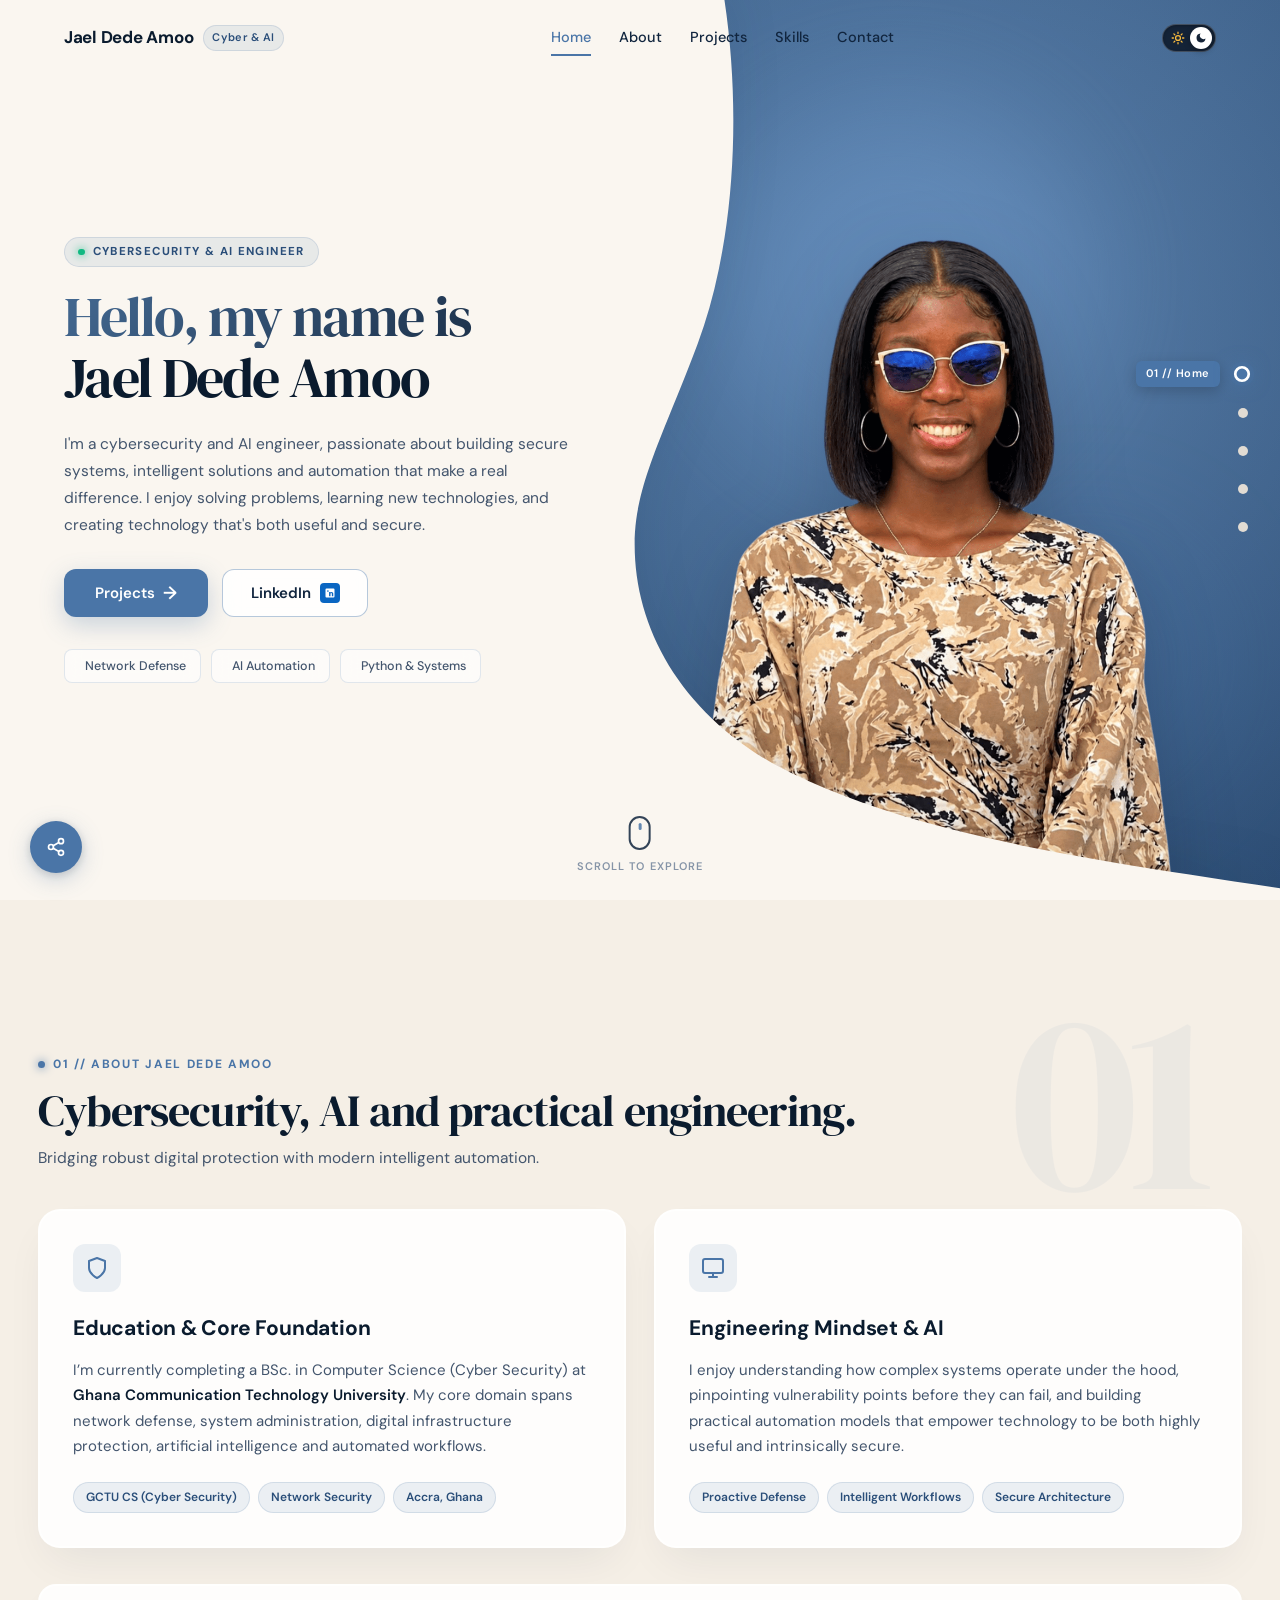
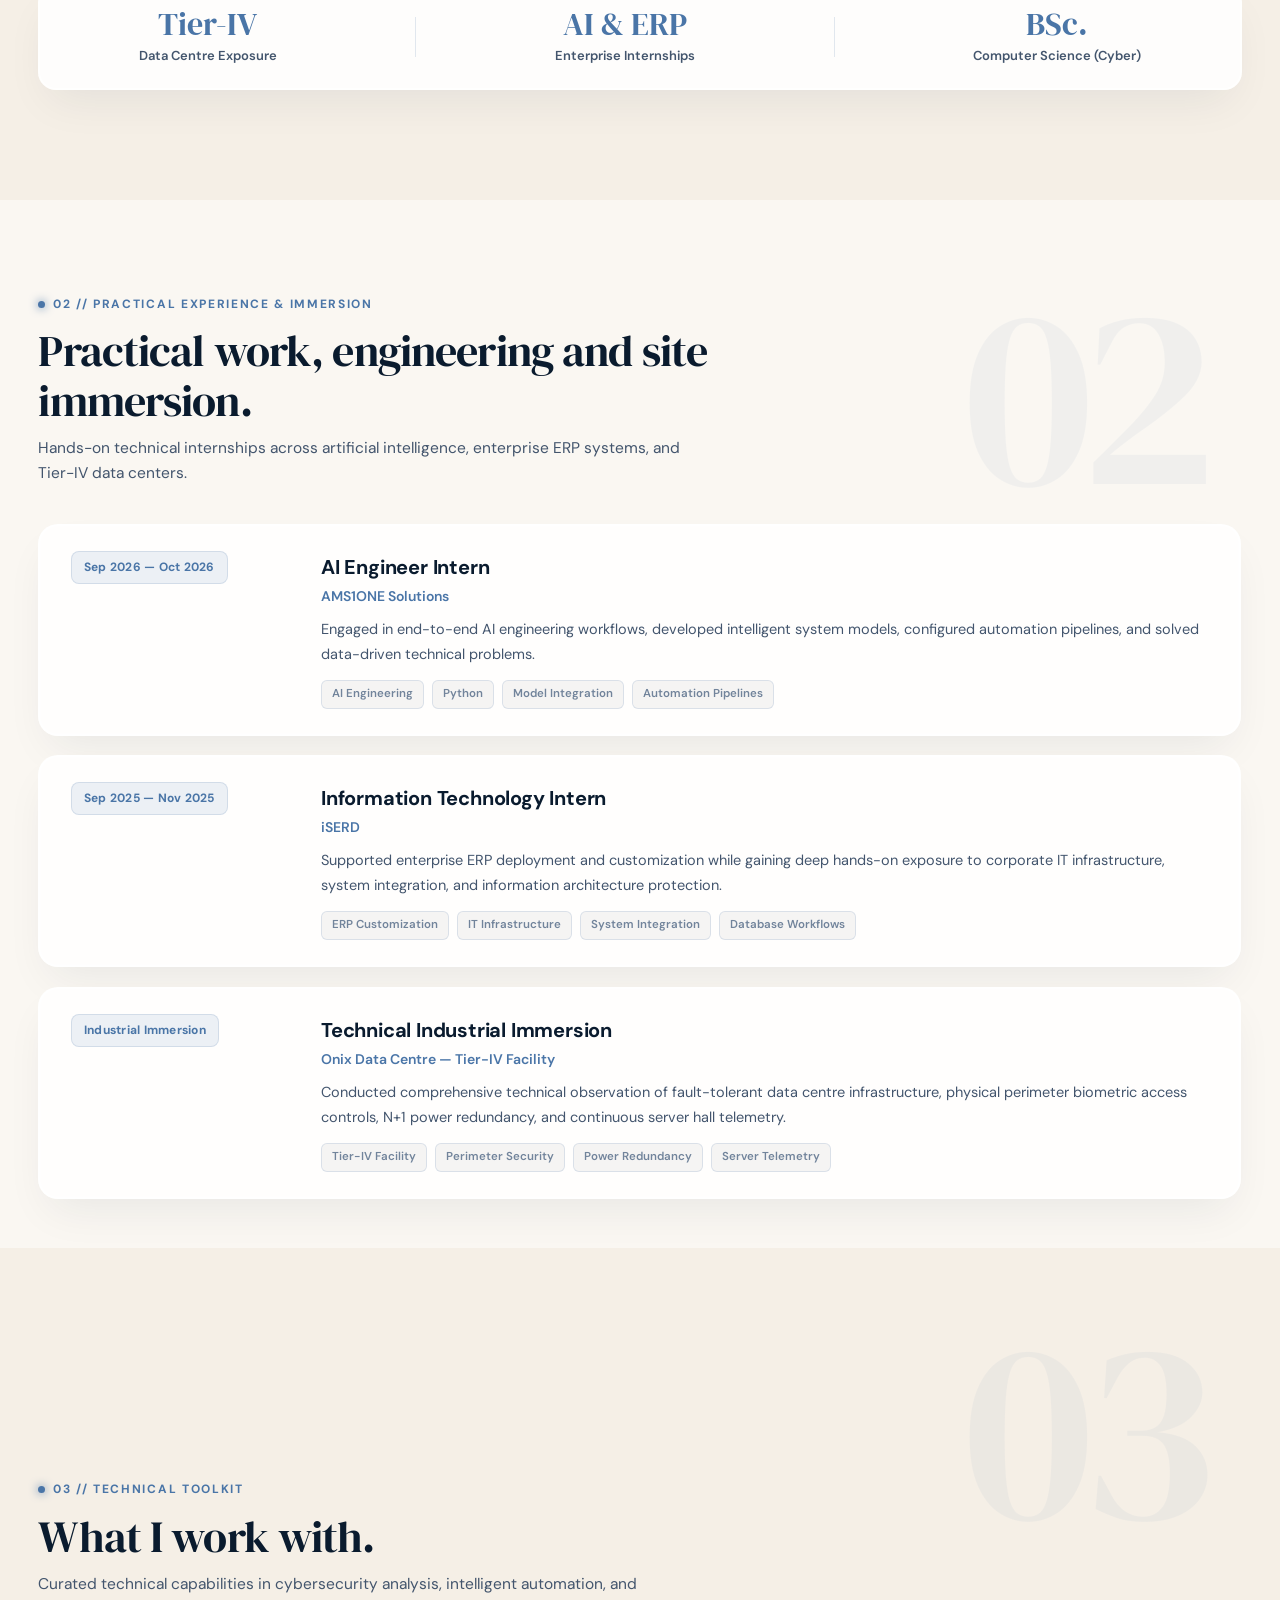
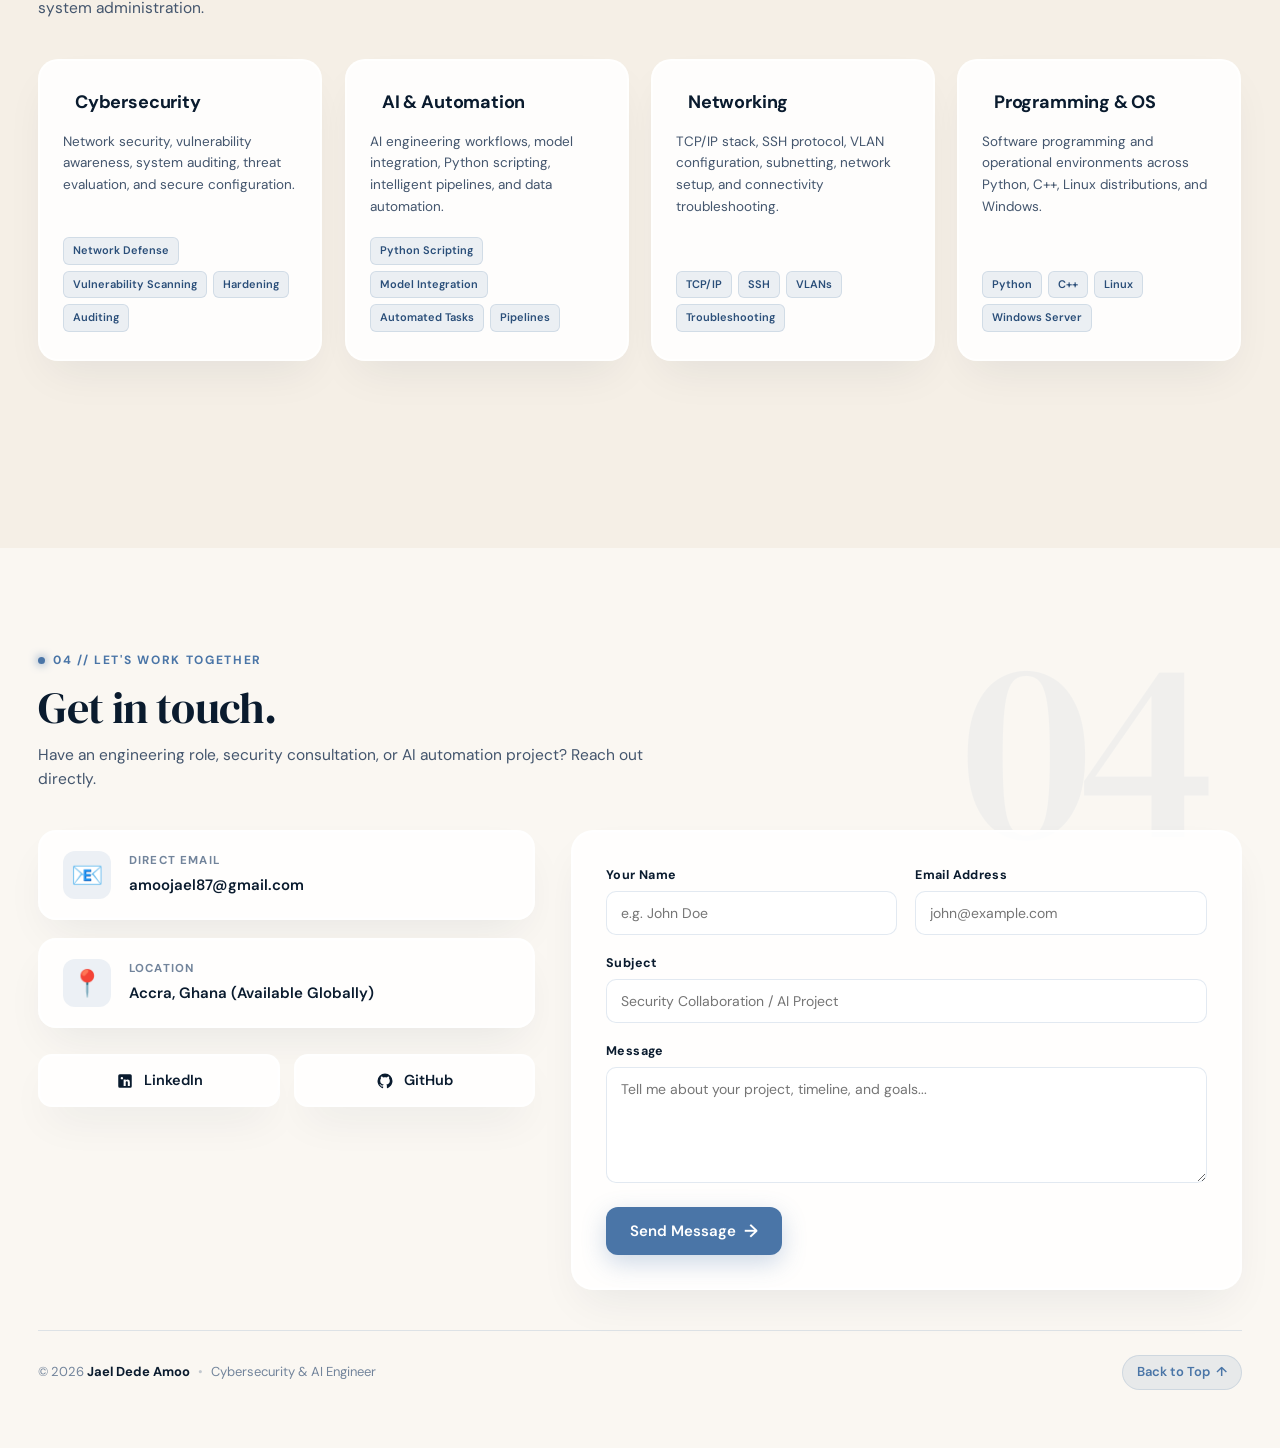
==== commit 800aaba7: "touched the UI" ====
--- a/index.html
+++ b/index.html
@@ -86,7 +86,6 @@
       "Linux"
     ],
     "email": "mailto:amoojael87@gmail.com",
-    "telephone": "+233248283682",
     "address": {
       "@type": "PostalAddress",
       "addressLocality": "Accra",
@@ -246,9 +245,9 @@
           </div>
 
           <div class="hero-tech-strip reveal-item">
-            <span class="tech-badge"><span>🛡️</span> Network Defense</span>
-            <span class="tech-badge"><span>🤖</span> AI Automation</span>
-            <span class="tech-badge"><span>⚡</span> Python &amp; Systems</span>
+            <span class="tech-badge"><span></span> Network Defense</span>
+            <span class="tech-badge"><span></span> AI Automation</span>
+            <span class="tech-badge"><span></span> Python &amp; Systems</span>
           </div>
         </div>
       </div>
@@ -459,7 +458,7 @@
         <div class="skills-matrix">
           <div class="skill-card tilt-card">
             <div class="skill-header">
-              <span class="skill-icon">🛡️</span>
+              <span class="skill-icon"></span>
               <h3>Cybersecurity</h3>
             </div>
             <p>
@@ -475,7 +474,7 @@
 
           <div class="skill-card tilt-card">
             <div class="skill-header">
-              <span class="skill-icon">🤖</span>
+              <span class="skill-icon"></span>
               <h3>AI &amp; Automation</h3>
             </div>
             <p>
@@ -491,7 +490,7 @@
 
           <div class="skill-card tilt-card">
             <div class="skill-header">
-              <span class="skill-icon">🌐</span>
+              <span class="skill-icon"></span>
               <h3>Networking</h3>
             </div>
             <p>
@@ -508,7 +507,7 @@
 
           <div class="skill-card tilt-card">
             <div class="skill-header">
-              <span class="skill-icon">💻</span>
+              <span class="skill-icon"></span>
               <h3>Programming &amp; OS</h3>
             </div>
             <p>
@@ -554,13 +553,7 @@
               </div>
             </div>
 
-            <div class="info-card">
-              <div class="info-icon">📱</div>
-              <div>
-                <span class="info-label">Phone &amp; WhatsApp</span>
-                <a class="info-val" href="tel:+233248283682">+233 24 828 3682</a>
-              </div>
-            </div>
+
 
             <div class="info-card">
               <div class="info-icon">📍</div>
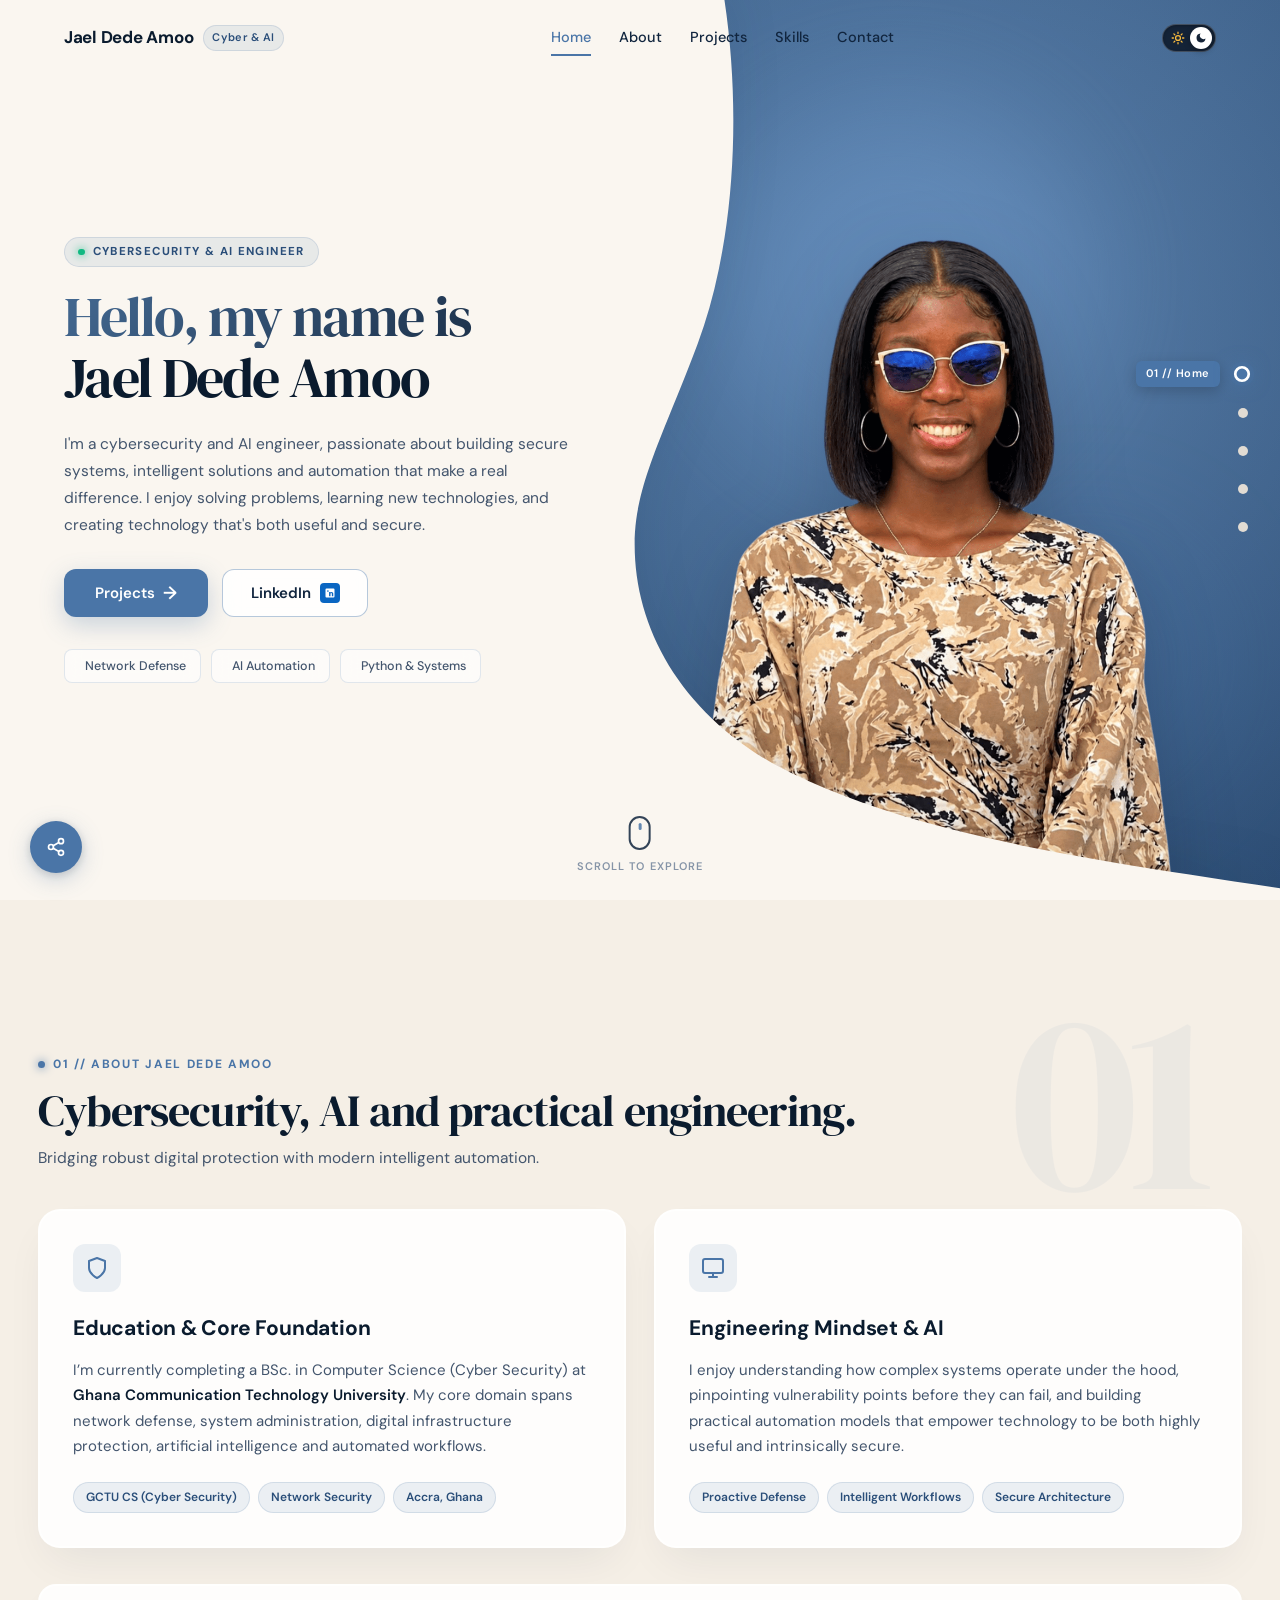
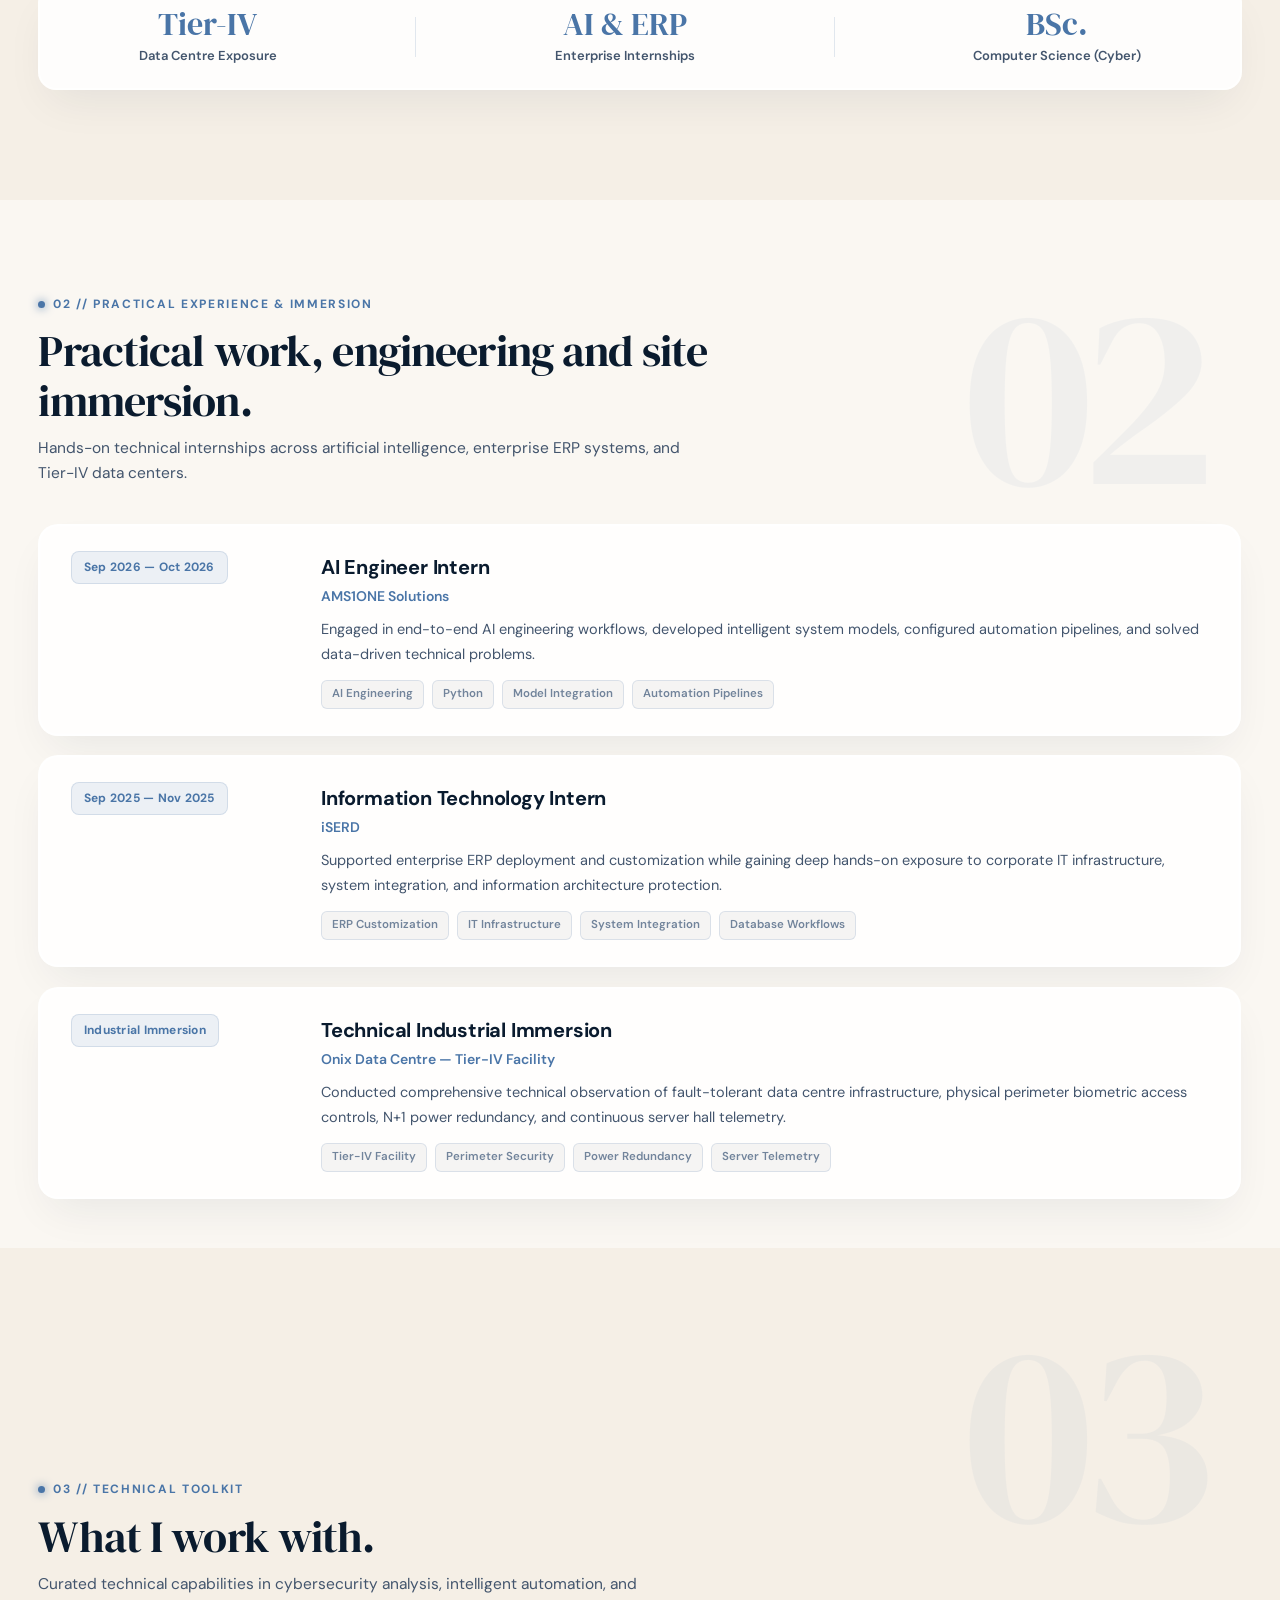
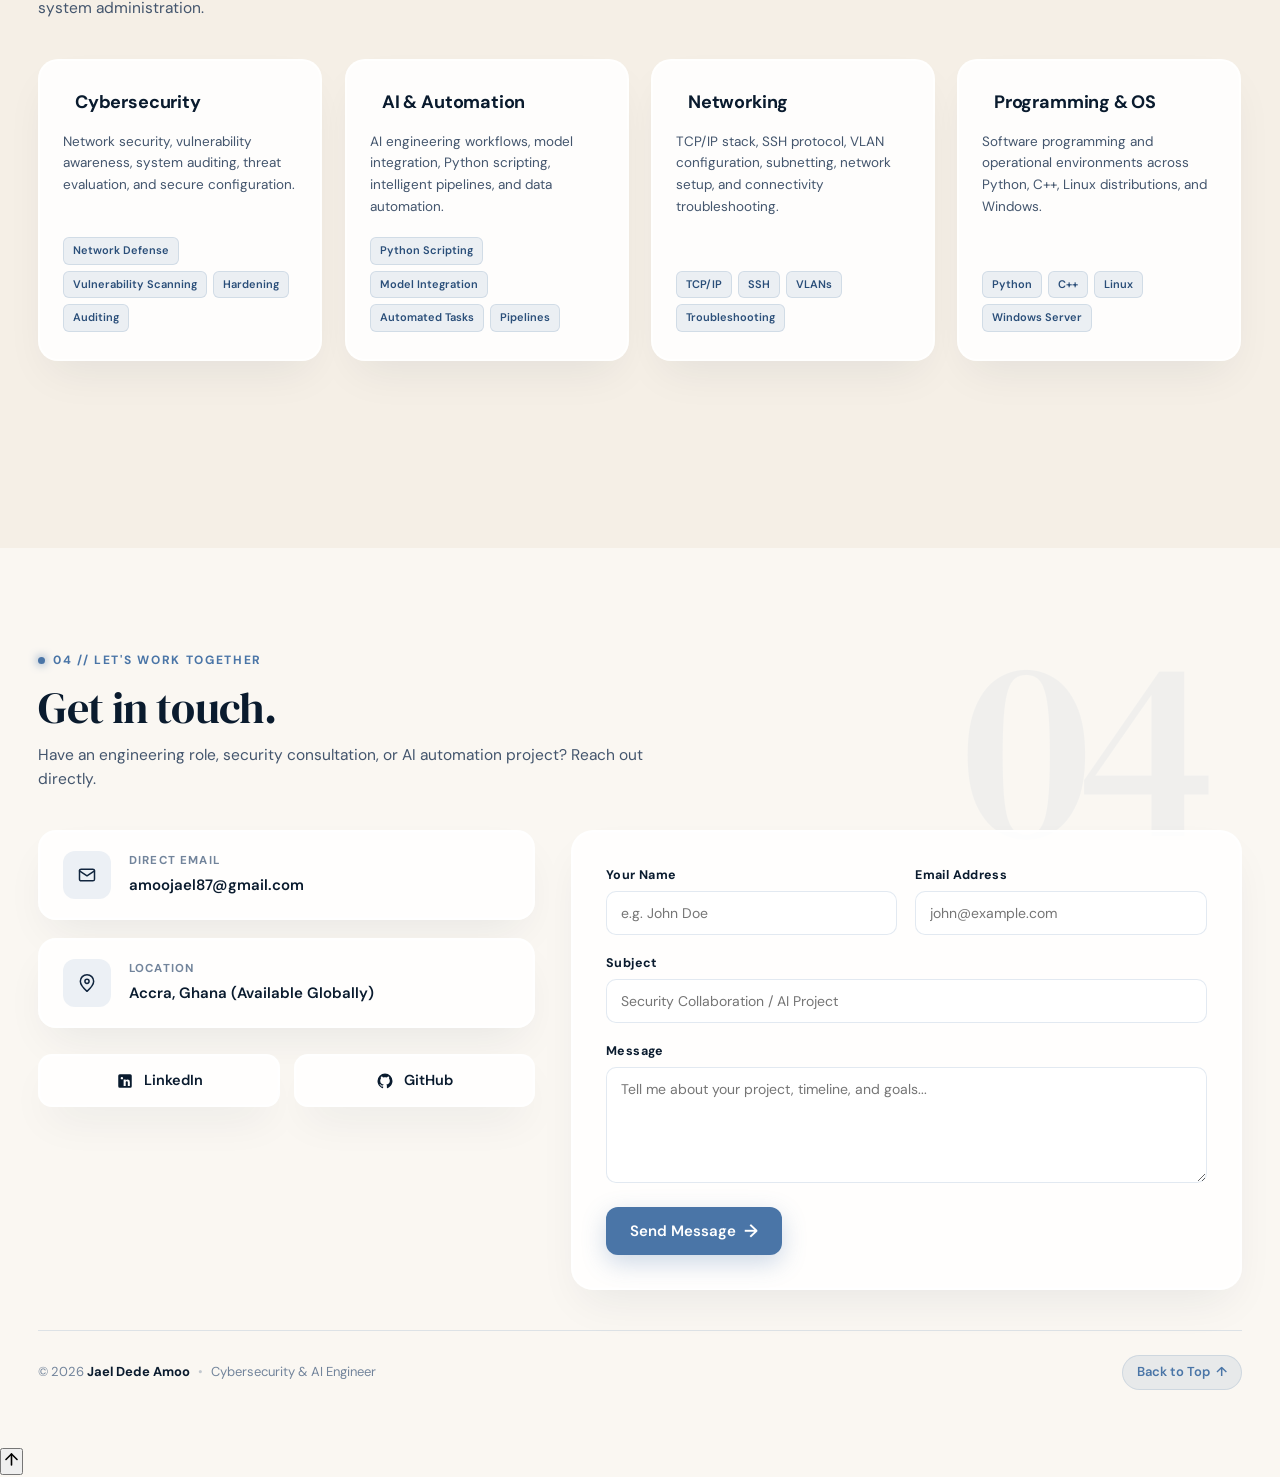
==== commit 13391ff2: "Add quick scroll button and replace contact emojis with icons" ====
--- a/index.html
+++ b/index.html
@@ -546,7 +546,12 @@
           <!-- Left: Contact Details & Direct Links -->
           <div class="contact-info-panel">
             <div class="info-card">
-              <div class="info-icon">📧</div>
+              <div class="info-icon" aria-hidden="true">
+                <svg viewBox="0 0 24 24" width="20" height="20" fill="none" stroke="currentColor" stroke-width="1.8" stroke-linecap="round" stroke-linejoin="round">
+                  <rect x="3" y="5" width="18" height="14" rx="2"></rect>
+                  <path d="m3 7 9 6 9-6"></path>
+                </svg>
+              </div>
               <div>
                 <span class="info-label">Direct Email</span>
                 <a class="info-val" href="mailto:amoojael87@gmail.com">amoojael87@gmail.com</a>
@@ -556,7 +561,12 @@
 
 
             <div class="info-card">
-              <div class="info-icon">📍</div>
+              <div class="info-icon" aria-hidden="true">
+                <svg viewBox="0 0 24 24" width="20" height="20" fill="none" stroke="currentColor" stroke-width="1.8" stroke-linecap="round" stroke-linejoin="round">
+                  <path d="M20 10c0 5-8 12-8 12S4 15 4 10a8 8 0 1 1 16 0Z"></path>
+                  <circle cx="12" cy="10" r="2.5"></circle>
+                </svg>
+              </div>
               <div>
                 <span class="info-label">Location</span>
                 <span class="info-val">Accra, Ghana (Available Globally)</span>
@@ -640,6 +650,15 @@
 
   </main>
 
+
+  <!-- Quick Scroll Up -->
+  <button class="scroll-top-btn" id="scroll-top-btn" type="button" aria-label="Scroll back to top" title="Back to top">
+    <svg viewBox="0 0 24 24" width="19" height="19" fill="none" stroke="currentColor" stroke-width="2" stroke-linecap="round" stroke-linejoin="round" aria-hidden="true">
+      <path d="m5 12 7-7 7 7"></path>
+      <path d="M12 19V5"></path>
+    </svg>
+  </button>
+
   <!-- Floating Social Sidebar -->
   <aside class="floating-socials" id="floating-socials" aria-label="Social media links">
     <button class="social-fab" id="social-fab" type="button" aria-label="Toggle social links" aria-expanded="false">
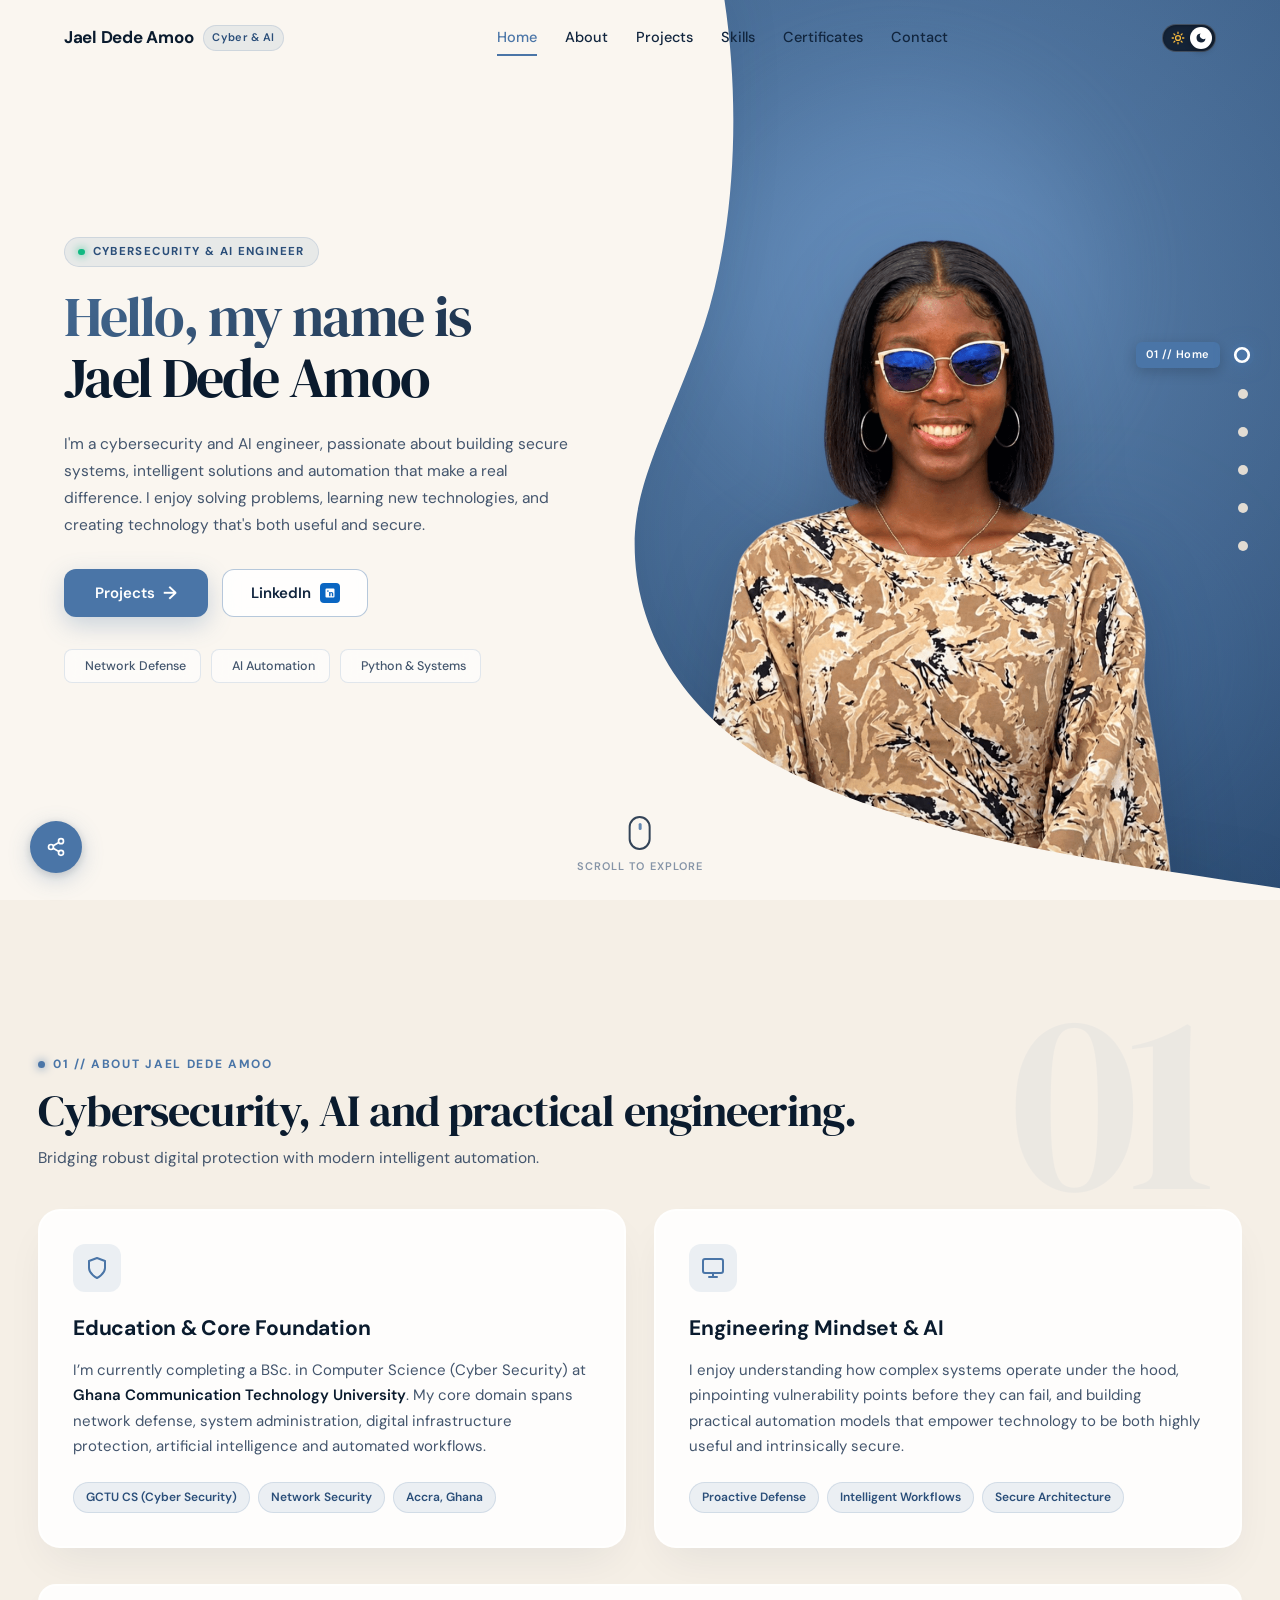
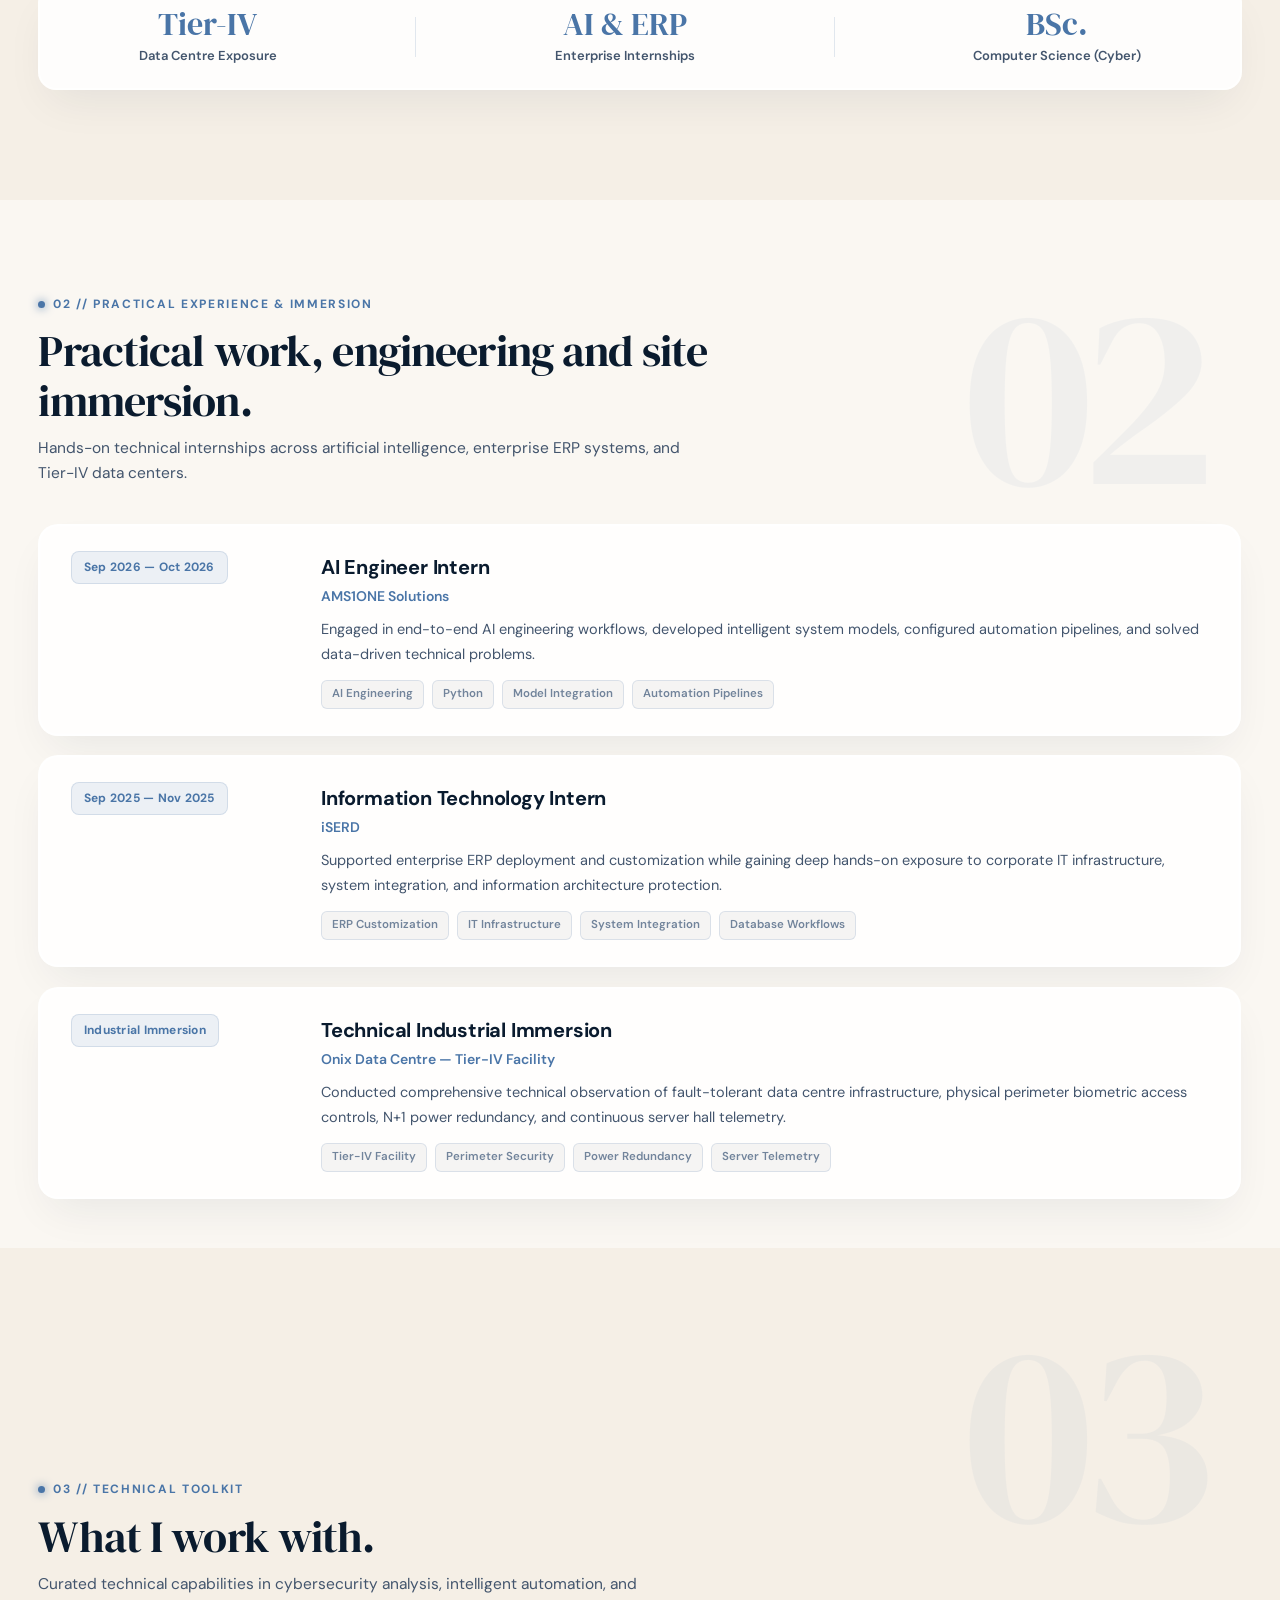
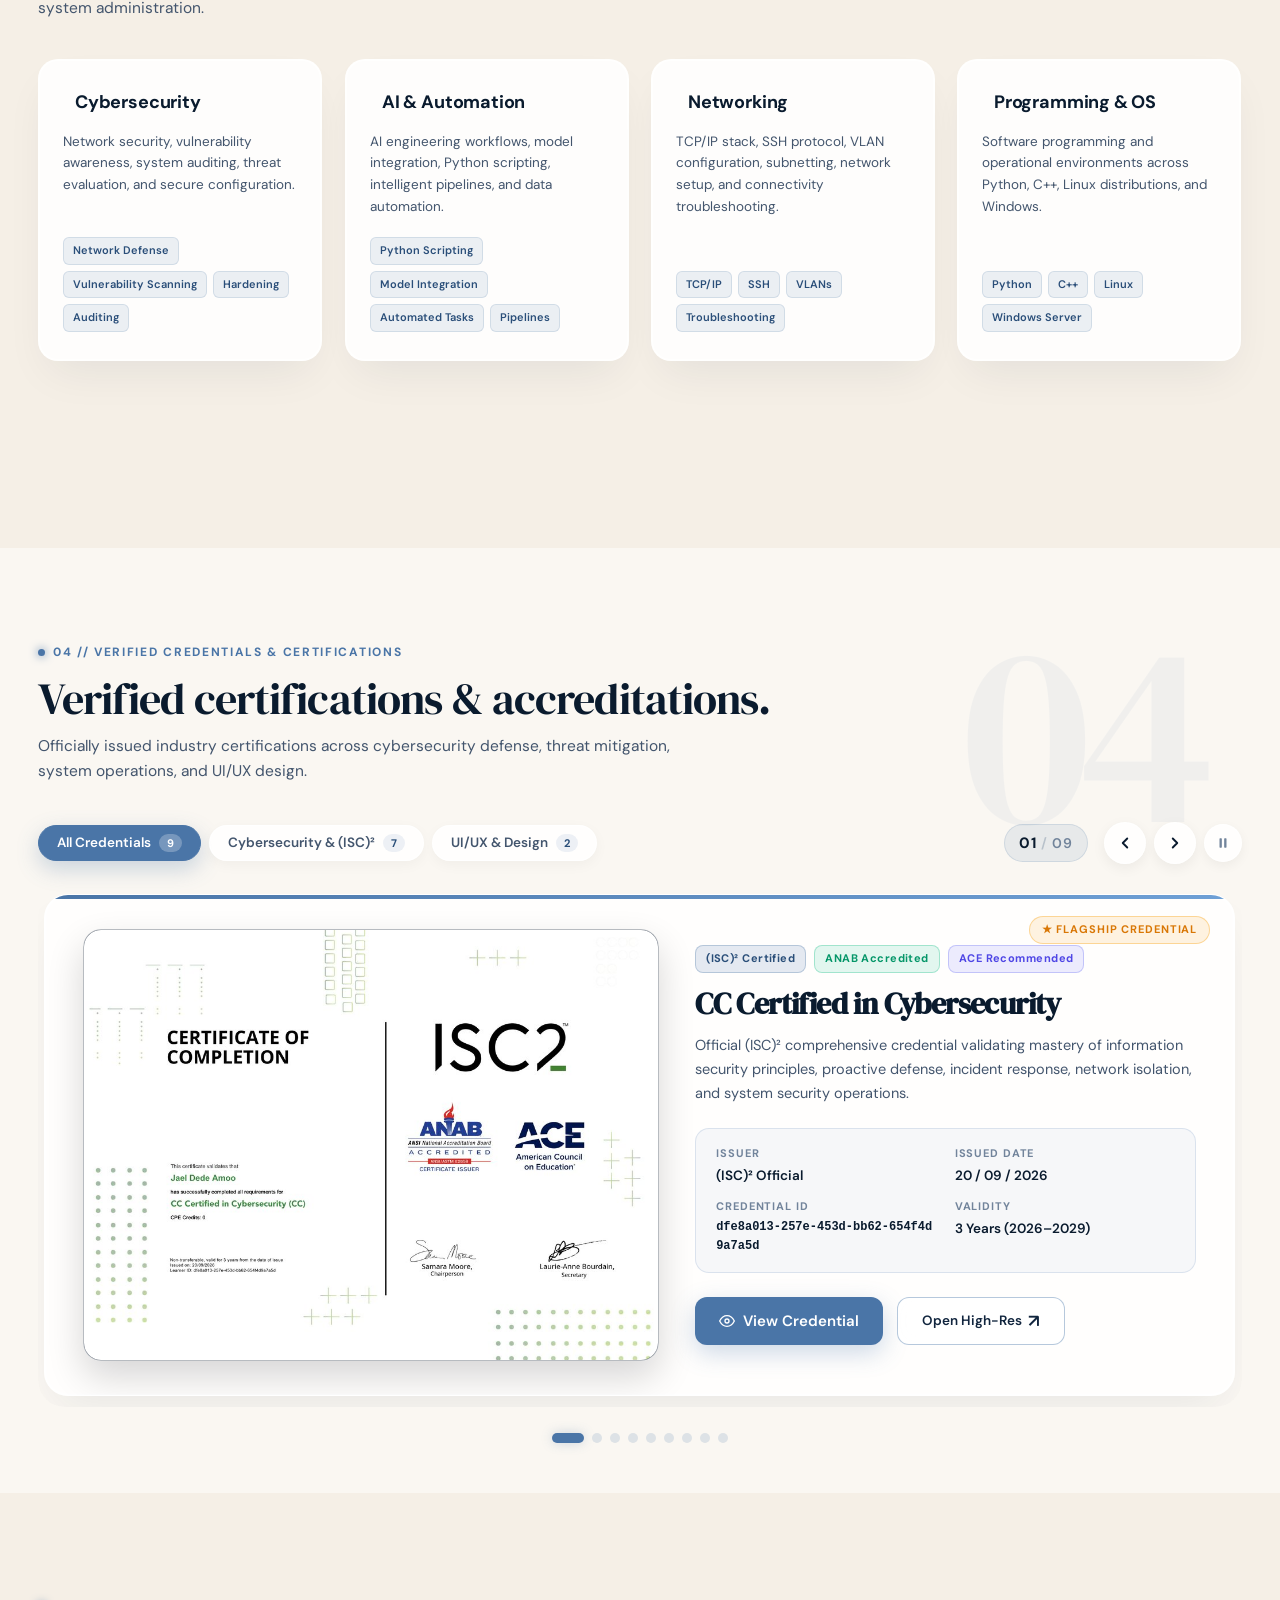
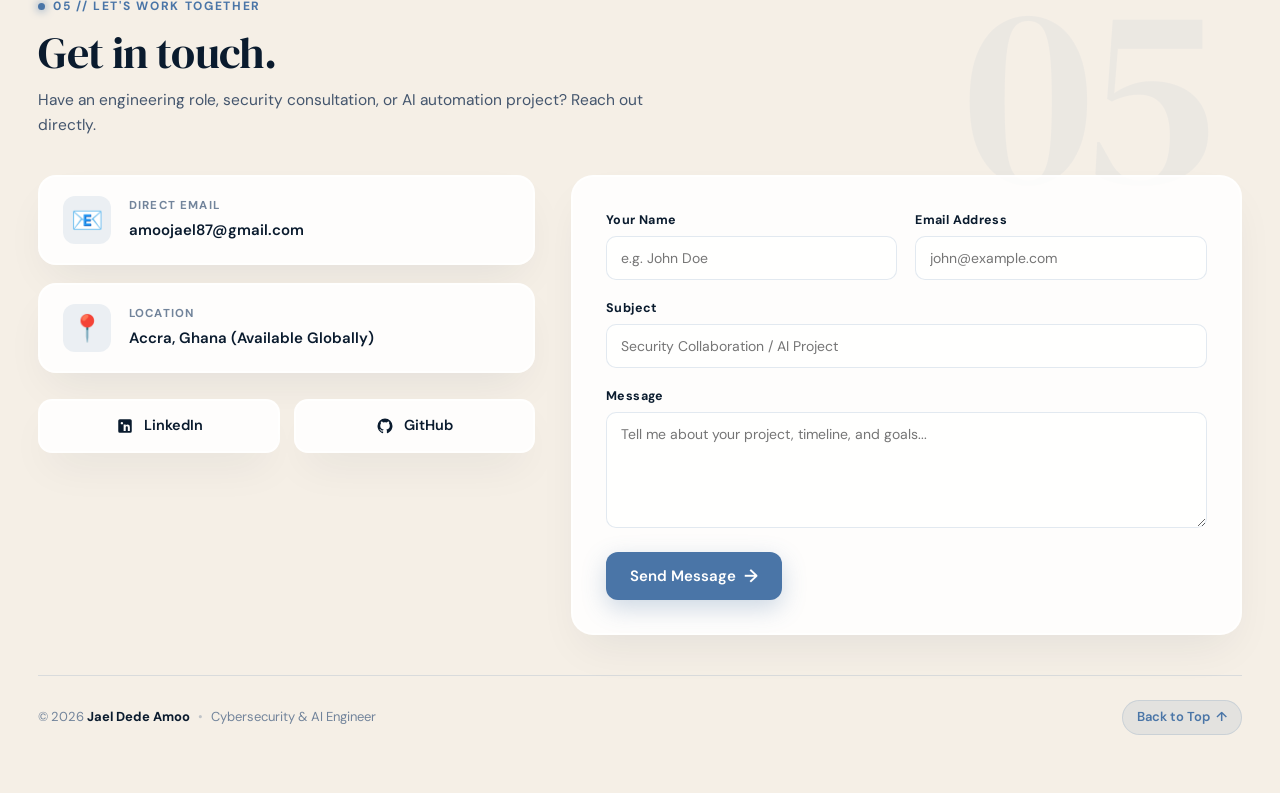
==== commit fad3db02: "Added certificates page" ====
--- a/index.html
+++ b/index.html
@@ -64,6 +64,35 @@
       "@type": "CollegeOrUniversity",
       "name": "Ghana Communication Technology University"
     },
+    "hasCredential": [
+      {
+        "@type": "EducationalOccupationalCredential",
+        "name": "Certified in Cybersecurity (CC)",
+        "credentialCategory": "Professional Certification",
+        "recognizedBy": {
+          "@type": "Organization",
+          "name": "(ISC)²"
+        }
+      },
+      {
+        "@type": "EducationalOccupationalCredential",
+        "name": "Figma UI UX Design Essentials",
+        "credentialCategory": "Certificate of Completion",
+        "recognizedBy": {
+          "@type": "Organization",
+          "name": "Udemy"
+        }
+      },
+      {
+        "@type": "EducationalOccupationalCredential",
+        "name": "Figma UI UX Design Advanced",
+        "credentialCategory": "Certificate of Completion",
+        "recognizedBy": {
+          "@type": "Organization",
+          "name": "Udemy"
+        }
+      }
+    ],
     "url": "https://jaelofficial.github.io/My-Portfolio/",
     "image": "https://jaelofficial.github.io/My-Portfolio/hero_person.png",
     "sameAs": [
@@ -127,8 +156,12 @@
       <span class="dot-label">04 // Skills</span>
       <span class="dot-circle"></span>
     </a>
+    <a href="#certificates" class="nav-dot" data-section="certificates" aria-label="Go to Certificates section">
+      <span class="dot-label">05 // Certs</span>
+      <span class="dot-circle"></span>
+    </a>
     <a href="#contact" class="nav-dot" data-section="contact" aria-label="Go to Contact section">
-      <span class="dot-label">05 // Contact</span>
+      <span class="dot-label">06 // Contact</span>
       <span class="dot-circle"></span>
     </a>
   </nav>
@@ -147,6 +180,7 @@
         <a href="#about" class="nav-link">About</a>
         <a href="#portfolio" class="nav-link">Projects</a>
         <a href="#skills" class="nav-link">Skills</a>
+        <a href="#certificates" class="nav-link">Certificates</a>
         <a href="#contact" class="nav-link">Contact</a>
       </nav>
 
@@ -524,8 +558,8 @@
       </div>
     </section>
 
-    <!-- SECTION 5: CONTACT & CONNECT STAGE -->
-    <section class="full-section stage-section" id="contact">
+    <!-- SECTION 5: CERTIFICATES & CREDENTIALS STAGE -->
+    <section class="full-section stage-section" id="certificates">
       <div class="section-bg-deco" aria-hidden="true">
         <div class="deco-number">04</div>
       </div>
@@ -534,7 +568,755 @@
         <div class="section-header">
           <div class="section-badge">
             <span class="badge-dot"></span>
-            04 // LET'S WORK TOGETHER
+            04 // VERIFIED CREDENTIALS &amp; CERTIFICATIONS
+          </div>
+          <h2 class="section-title">Verified certifications &amp; accreditations.</h2>
+          <p class="section-subtitle">
+            Officially issued industry certifications across cybersecurity defense, threat mitigation, system operations, and UI/UX design.
+          </p>
+        </div>
+
+        <!-- Carousel Controls Bar (Filters on Left, Arrows & Counter on Right) -->
+        <div class="cert-carousel-header">
+          <!-- Filter Controls -->
+          <div class="cert-filter-bar">
+            <button class="cert-filter-btn is-active" data-filter="all" type="button">
+              <span>All Credentials</span>
+              <span class="filter-count">9</span>
+            </button>
+            <button class="cert-filter-btn" data-filter="cybersecurity" type="button">
+              <span>Cybersecurity &amp; (ISC)²</span>
+              <span class="filter-count">7</span>
+            </button>
+            <button class="cert-filter-btn" data-filter="design" type="button">
+              <span>UI/UX &amp; Design</span>
+              <span class="filter-count">2</span>
+            </button>
+          </div>
+
+          <!-- Carousel Controls -->
+          <div class="cert-carousel-nav">
+            <span class="carousel-counter" id="cert-carousel-counter">
+              <strong id="carousel-current">01</strong> <span class="counter-sep">/</span> <span id="carousel-total">09</span>
+            </span>
+            <div class="carousel-btn-group">
+              <button class="carousel-nav-btn carousel-prev-btn" id="cert-carousel-prev" type="button" aria-label="Previous certificate slide">
+                <svg viewBox="0 0 24 24" width="18" height="18" fill="none" stroke="currentColor" stroke-width="2.5" stroke-linecap="round" stroke-linejoin="round">
+                  <polyline points="15 18 9 12 15 6"></polyline>
+                </svg>
+              </button>
+              <button class="carousel-nav-btn carousel-next-btn" id="cert-carousel-next" type="button" aria-label="Next certificate slide">
+                <svg viewBox="0 0 24 24" width="18" height="18" fill="none" stroke="currentColor" stroke-width="2.5" stroke-linecap="round" stroke-linejoin="round">
+                  <polyline points="9 18 15 12 9 6"></polyline>
+                </svg>
+              </button>
+              <button class="carousel-play-btn is-playing" id="cert-carousel-play" type="button" aria-label="Pause autoplay" title="Toggle autoplay">
+                <svg class="icon-pause" viewBox="0 0 24 24" width="14" height="14" fill="currentColor">
+                  <rect x="6" y="4" width="4" height="16" rx="1"></rect>
+                  <rect x="14" y="4" width="4" height="16" rx="1"></rect>
+                </svg>
+                <svg class="icon-play" viewBox="0 0 24 24" width="14" height="14" fill="currentColor">
+                  <polygon points="5 3 19 12 5 21 5 3"></polygon>
+                </svg>
+              </button>
+            </div>
+          </div>
+        </div>
+
+        <!-- Carousel Viewport & Slider Track -->
+        <div class="cert-carousel-viewport" id="cert-carousel-viewport" tabindex="0" aria-label="Certificates carousel" role="region">
+          <div class="cert-carousel-track" id="cert-carousel-track">
+
+            <!-- Slide 0: Flagship Certified In Cybersecurity -->
+            <div class="cert-slide is-active" data-category="cybersecurity" data-index="0"
+              data-full="./certs/Certified In Cybersecurity_page-0001.jpg"
+              data-title="Certified in Cybersecurity (CC)"
+              data-issuer="(ISC)²"
+              data-badge="(ISC)² Certified"
+              data-subbadge="ANAB &amp; ACE Accredited"
+              data-date="Sep 20, 2026 (Valid 3 Years)"
+              data-id="dfe8a013-257e-453d-bb62-654f4d9a7a5d"
+              data-desc="Premier credential validating foundational mastery across all five core security domains: Security Principles, Incident Response &amp; DR, Access Controls, Network Security, and Security Operations.">
+              <article class="cert-slide-card tilt-card is-flagship">
+                <div class="cert-featured-badge-ribbon">
+                  <span>★ Flagship Credential</span>
+                </div>
+                <div class="cert-slide-grid">
+                  <div class="cert-slide-media cert-open-trigger" role="button" tabindex="0" aria-label="Enlarge Certified in Cybersecurity credential">
+                    <div class="cert-preview-img-frame">
+                      <img src="./certs/thumbs/Certified In Cybersecurity_page-0001.jpg" alt="(ISC)² Certified in Cybersecurity (CC) — Jael Dede Amoo" loading="eager" />
+                      <div class="cert-preview-overlay">
+                        <span class="overlay-glass-icon">
+                          <svg viewBox="0 0 24 24" width="22" height="22" fill="none" stroke="currentColor" stroke-width="2.5" stroke-linecap="round" stroke-linejoin="round">
+                            <circle cx="11" cy="11" r="8"></circle>
+                            <line x1="21" y1="21" x2="16.65" y2="16.65"></line>
+                            <line x1="11" y1="8" x2="11" y2="14"></line>
+                            <line x1="8" y1="11" x2="14" y2="11"></line>
+                          </svg>
+                        </span>
+                        <span>Click to Enlarge</span>
+                      </div>
+                    </div>
+                  </div>
+                  <div class="cert-slide-content">
+                    <div class="cert-card-tag-row">
+                      <span class="cert-badge cert-badge-primary">(ISC)² Certified</span>
+                      <span class="cert-badge cert-badge-accredited">ANAB Accredited</span>
+                      <span class="cert-badge cert-badge-ace">ACE Recommended</span>
+                    </div>
+                    <h3 class="cert-slide-title">CC Certified in Cybersecurity</h3>
+                    <p class="cert-slide-desc">
+                      Official (ISC)² comprehensive credential validating mastery of information security principles, proactive defense, incident response, network isolation, and system security operations.
+                    </p>
+                    <div class="cert-featured-meta-grid">
+                      <div class="meta-item">
+                        <span class="meta-label">Issuer</span>
+                        <span class="meta-val">(ISC)² Official</span>
+                      </div>
+                      <div class="meta-item">
+                        <span class="meta-label">Issued Date</span>
+                        <span class="meta-val">20 / 09 / 2026</span>
+                      </div>
+                      <div class="meta-item">
+                        <span class="meta-label">Credential ID</span>
+                        <span class="meta-val id-code">dfe8a013-257e-453d-bb62-654f4d9a7a5d</span>
+                      </div>
+                      <div class="meta-item">
+                        <span class="meta-label">Validity</span>
+                        <span class="meta-val">3 Years (2026–2029)</span>
+                      </div>
+                    </div>
+                    <div class="cert-card-actions">
+                      <button class="button primary-button cert-open-btn" type="button">
+                        <svg viewBox="0 0 24 24" width="16" height="16" fill="none" stroke="currentColor" stroke-width="2" stroke-linecap="round" stroke-linejoin="round">
+                          <path d="M1 12s4-8 11-8 11 8 11 8-4 8-11 8-11-8-11-8z"></path>
+                          <circle cx="12" cy="12" r="3"></circle>
+                        </svg>
+                        <span>View Credential</span>
+                      </button>
+                      <a href="./certs/Certified In Cybersecurity_page-0001.jpg" target="_blank" rel="noreferrer" class="button outline-button cert-direct-btn">
+                        <span>Open High-Res</span>
+                        <span class="btn-arrow" aria-hidden="true">↗</span>
+                      </a>
+                    </div>
+                  </div>
+                </div>
+              </article>
+            </div>
+
+            <!-- Slide 1: Security Principles -->
+            <div class="cert-slide" data-category="cybersecurity" data-index="1"
+              data-full="./certs/Security Principles_page-0001.jpg"
+              data-title="CC Domain 1: Security Principles"
+              data-issuer="(ISC)²"
+              data-badge="(ISC)² Domain 1"
+              data-subbadge="ANAB Accredited"
+              data-date="06/07/2026"
+              data-id="dfe8a013-257e-453d-bb62-654f4d9a7a5d"
+              data-desc="Core competencies in the CIA Triad, Risk Management, Security Policies, Privacy Concepts, and Information Assurance Governance.">
+              <article class="cert-slide-card tilt-card">
+                <div class="cert-slide-grid">
+                  <div class="cert-slide-media cert-open-trigger" role="button" tabindex="0" aria-label="Enlarge Security Principles certificate">
+                    <div class="cert-preview-img-frame">
+                      <img src="./certs/thumbs/Security Principles_page-0001.jpg" alt="CC Domain 1: Security Principles — Jael Amoo" loading="lazy" />
+                      <div class="cert-preview-overlay">
+                        <span class="overlay-glass-icon">
+                          <svg viewBox="0 0 24 24" width="22" height="22" fill="none" stroke="currentColor" stroke-width="2.5" stroke-linecap="round" stroke-linejoin="round">
+                            <circle cx="11" cy="11" r="8"></circle>
+                            <line x1="21" y1="21" x2="16.65" y2="16.65"></line>
+                            <line x1="11" y1="8" x2="11" y2="14"></line>
+                            <line x1="8" y1="11" x2="14" y2="11"></line>
+                          </svg>
+                        </span>
+                        <span>Click to Enlarge</span>
+                      </div>
+                    </div>
+                  </div>
+                  <div class="cert-slide-content">
+                    <div class="cert-card-tag-row">
+                      <span class="cert-badge cert-badge-primary">(ISC)²</span>
+                      <span class="cert-badge cert-badge-sub">Domain 1</span>
+                      <span class="cert-badge cert-badge-accredited">ANAB Accredited</span>
+                    </div>
+                    <h3 class="cert-slide-title">CC Domain 1: Security Principles</h3>
+                    <p class="cert-slide-desc">
+                      Foundational concepts covering the confidentiality, integrity, and availability (CIA) triad, risk identification, security governance, and corporate privacy frameworks.
+                    </p>
+                    <div class="cert-featured-meta-grid">
+                      <div class="meta-item">
+                        <span class="meta-label">Issuer</span>
+                        <span class="meta-val">(ISC)² Official</span>
+                      </div>
+                      <div class="meta-item">
+                        <span class="meta-label">Issued Date</span>
+                        <span class="meta-val">06 / 07 / 2026</span>
+                      </div>
+                      <div class="meta-item">
+                        <span class="meta-label">Credential ID</span>
+                        <span class="meta-val id-code">dfe8a013-257e-453d-bb62-654f4d9a7a5d</span>
+                      </div>
+                      <div class="meta-item">
+                        <span class="meta-label">Validity</span>
+                        <span class="meta-val">Valid for 3 Years</span>
+                      </div>
+                    </div>
+                    <div class="cert-card-actions">
+                      <button class="button primary-button cert-open-btn" type="button">
+                        <svg viewBox="0 0 24 24" width="16" height="16" fill="none" stroke="currentColor" stroke-width="2" stroke-linecap="round" stroke-linejoin="round">
+                          <path d="M1 12s4-8 11-8 11 8 11 8-4 8-11 8-11-8-11-8z"></path>
+                          <circle cx="12" cy="12" r="3"></circle>
+                        </svg>
+                        <span>View Credential</span>
+                      </button>
+                      <a href="./certs/Security Principles_page-0001.jpg" target="_blank" rel="noreferrer" class="button outline-button cert-direct-btn">
+                        <span>Open High-Res</span>
+                        <span class="btn-arrow" aria-hidden="true">↗</span>
+                      </a>
+                    </div>
+                  </div>
+                </div>
+              </article>
+            </div>
+
+            <!-- Slide 2: Incident Response, BC & DR -->
+            <div class="cert-slide" data-category="cybersecurity" data-index="2"
+              data-full="./certs/Incident Response, Business Continuity and Disaster Recovery Concepts_page-0001.jpg"
+              data-title="CC Domain 2: Incident Response, BC &amp; DR"
+              data-issuer="(ISC)²"
+              data-badge="(ISC)² Domain 2"
+              data-subbadge="ANAB Accredited"
+              data-date="2026"
+              data-id="dfe8a013-257e-453d-bb62-654f4d9a7a5d"
+              data-desc="Emergency incident handling, containment, business impact analysis (BIA), and disaster recovery restoration frameworks.">
+              <article class="cert-slide-card tilt-card">
+                <div class="cert-slide-grid">
+                  <div class="cert-slide-media cert-open-trigger" role="button" tabindex="0" aria-label="Enlarge Incident Response certificate">
+                    <div class="cert-preview-img-frame">
+                      <img src="./certs/thumbs/Incident Response, Business Continuity and Disaster Recovery Concepts_page-0001.jpg" alt="CC Domain 2: Incident Response, BC &amp; DR — Jael Dede Amoo" loading="lazy" />
+                      <div class="cert-preview-overlay">
+                        <span class="overlay-glass-icon">
+                          <svg viewBox="0 0 24 24" width="22" height="22" fill="none" stroke="currentColor" stroke-width="2.5" stroke-linecap="round" stroke-linejoin="round">
+                            <circle cx="11" cy="11" r="8"></circle>
+                            <line x1="21" y1="21" x2="16.65" y2="16.65"></line>
+                            <line x1="11" y1="8" x2="11" y2="14"></line>
+                            <line x1="8" y1="11" x2="14" y2="11"></line>
+                          </svg>
+                        </span>
+                        <span>Click to Enlarge</span>
+                      </div>
+                    </div>
+                  </div>
+                  <div class="cert-slide-content">
+                    <div class="cert-card-tag-row">
+                      <span class="cert-badge cert-badge-primary">(ISC)²</span>
+                      <span class="cert-badge cert-badge-sub">Domain 2</span>
+                      <span class="cert-badge cert-badge-accredited">ANAB Accredited</span>
+                    </div>
+                    <h3 class="cert-slide-title">CC Domain 2: Incident Response, BC &amp; DR</h3>
+                    <p class="cert-slide-desc">
+                      Critical procedures for incident containment, triage, root-cause investigation, business continuity planning, and rapid disaster restoration operations.
+                    </p>
+                    <div class="cert-featured-meta-grid">
+                      <div class="meta-item">
+                        <span class="meta-label">Issuer</span>
+                        <span class="meta-val">(ISC)² Official</span>
+                      </div>
+                      <div class="meta-item">
+                        <span class="meta-label">Issued Date</span>
+                        <span class="meta-val">2026</span>
+                      </div>
+                      <div class="meta-item">
+                        <span class="meta-label">Credential ID</span>
+                        <span class="meta-val id-code">dfe8a013-257e-453d-bb62-654f4d9a7a5d</span>
+                      </div>
+                      <div class="meta-item">
+                        <span class="meta-label">Validity</span>
+                        <span class="meta-val">Valid for 3 Years</span>
+                      </div>
+                    </div>
+                    <div class="cert-card-actions">
+                      <button class="button primary-button cert-open-btn" type="button">
+                        <svg viewBox="0 0 24 24" width="16" height="16" fill="none" stroke="currentColor" stroke-width="2" stroke-linecap="round" stroke-linejoin="round">
+                          <path d="M1 12s4-8 11-8 11 8 11 8-4 8-11 8-11-8-11-8z"></path>
+                          <circle cx="12" cy="12" r="3"></circle>
+                        </svg>
+                        <span>View Credential</span>
+                      </button>
+                      <a href="./certs/Incident Response, Business Continuity and Disaster Recovery Concepts_page-0001.jpg" target="_blank" rel="noreferrer" class="button outline-button cert-direct-btn">
+                        <span>Open High-Res</span>
+                        <span class="btn-arrow" aria-hidden="true">↗</span>
+                      </a>
+                    </div>
+                  </div>
+                </div>
+              </article>
+            </div>
+
+            <!-- Slide 3: Network Security -->
+            <div class="cert-slide" data-category="cybersecurity" data-index="3"
+              data-full="./certs/Network Security_page-0001.jpg"
+              data-title="CC Domain 4: Network Security"
+              data-issuer="(ISC)²"
+              data-badge="(ISC)² Domain 4"
+              data-subbadge="ANAB Accredited"
+              data-date="07/09/2026"
+              data-id="dfe8a013-257e-453d-bb62-654f4d9a7a5d"
+              data-desc="Network defense architectures, TCP/IP stack security, subnetting, firewalls, threat vectors, and secure configurations.">
+              <article class="cert-slide-card tilt-card">
+                <div class="cert-slide-grid">
+                  <div class="cert-slide-media cert-open-trigger" role="button" tabindex="0" aria-label="Enlarge Network Security certificate">
+                    <div class="cert-preview-img-frame">
+                      <img src="./certs/thumbs/Network Security_page-0001.jpg" alt="CC Domain 4: Network Security — Jael Dede Amoo" loading="lazy" />
+                      <div class="cert-preview-overlay">
+                        <span class="overlay-glass-icon">
+                          <svg viewBox="0 0 24 24" width="22" height="22" fill="none" stroke="currentColor" stroke-width="2.5" stroke-linecap="round" stroke-linejoin="round">
+                            <circle cx="11" cy="11" r="8"></circle>
+                            <line x1="21" y1="21" x2="16.65" y2="16.65"></line>
+                            <line x1="11" y1="8" x2="11" y2="14"></line>
+                            <line x1="8" y1="11" x2="14" y2="11"></line>
+                          </svg>
+                        </span>
+                        <span>Click to Enlarge</span>
+                      </div>
+                    </div>
+                  </div>
+                  <div class="cert-slide-content">
+                    <div class="cert-card-tag-row">
+                      <span class="cert-badge cert-badge-primary">(ISC)²</span>
+                      <span class="cert-badge cert-badge-sub">Domain 4</span>
+                      <span class="cert-badge cert-badge-accredited">ANAB Accredited</span>
+                    </div>
+                    <h3 class="cert-slide-title">CC Domain 4: Network Security</h3>
+                    <p class="cert-slide-desc">
+                      Rigorous technical concepts in OSI &amp; TCP/IP model defense, IP addressing, perimeter firewall filtering, port security, VPN encryption, and threat vector prevention.
+                    </p>
+                    <div class="cert-featured-meta-grid">
+                      <div class="meta-item">
+                        <span class="meta-label">Issuer</span>
+                        <span class="meta-val">(ISC)² Official</span>
+                      </div>
+                      <div class="meta-item">
+                        <span class="meta-label">Issued Date</span>
+                        <span class="meta-val">07 / 09 / 2026</span>
+                      </div>
+                      <div class="meta-item">
+                        <span class="meta-label">Credential ID</span>
+                        <span class="meta-val id-code">dfe8a013-257e-453d-bb62-654f4d9a7a5d</span>
+                      </div>
+                      <div class="meta-item">
+                        <span class="meta-label">Validity</span>
+                        <span class="meta-val">Valid for 3 Years</span>
+                      </div>
+                    </div>
+                    <div class="cert-card-actions">
+                      <button class="button primary-button cert-open-btn" type="button">
+                        <svg viewBox="0 0 24 24" width="16" height="16" fill="none" stroke="currentColor" stroke-width="2" stroke-linecap="round" stroke-linejoin="round">
+                          <path d="M1 12s4-8 11-8 11 8 11 8-4 8-11 8-11-8-11-8z"></path>
+                          <circle cx="12" cy="12" r="3"></circle>
+                        </svg>
+                        <span>View Credential</span>
+                      </button>
+                      <a href="./certs/Network Security_page-0001.jpg" target="_blank" rel="noreferrer" class="button outline-button cert-direct-btn">
+                        <span>Open High-Res</span>
+                        <span class="btn-arrow" aria-hidden="true">↗</span>
+                      </a>
+                    </div>
+                  </div>
+                </div>
+              </article>
+            </div>
+
+            <!-- Slide 4: Security Operations -->
+            <div class="cert-slide" data-category="cybersecurity" data-index="4"
+              data-full="./certs/Security Operations_page-0001.jpg"
+              data-title="CC Domain 5: Security Operations"
+              data-issuer="(ISC)²"
+              data-badge="(ISC)² Domain 5"
+              data-subbadge="ANAB Accredited"
+              data-date="20/09/2026"
+              data-id="dfe8a013-257e-453d-bb62-654f4d9a7a5d"
+              data-desc="Operational security, data protection controls, system hardening, monitoring, and enterprise policy enforcement.">
+              <article class="cert-slide-card tilt-card">
+                <div class="cert-slide-grid">
+                  <div class="cert-slide-media cert-open-trigger" role="button" tabindex="0" aria-label="Enlarge Security Operations certificate">
+                    <div class="cert-preview-img-frame">
+                      <img src="./certs/thumbs/Security Operations_page-0001.jpg" alt="CC Domain 5: Security Operations — Jael Dede Amoo" loading="lazy" />
+                      <div class="cert-preview-overlay">
+                        <span class="overlay-glass-icon">
+                          <svg viewBox="0 0 24 24" width="22" height="22" fill="none" stroke="currentColor" stroke-width="2.5" stroke-linecap="round" stroke-linejoin="round">
+                            <circle cx="11" cy="11" r="8"></circle>
+                            <line x1="21" y1="21" x2="16.65" y2="16.65"></line>
+                            <line x1="11" y1="8" x2="11" y2="14"></line>
+                            <line x1="8" y1="11" x2="14" y2="11"></line>
+                          </svg>
+                        </span>
+                        <span>Click to Enlarge</span>
+                      </div>
+                    </div>
+                  </div>
+                  <div class="cert-slide-content">
+                    <div class="cert-card-tag-row">
+                      <span class="cert-badge cert-badge-primary">(ISC)²</span>
+                      <span class="cert-badge cert-badge-sub">Domain 5</span>
+                      <span class="cert-badge cert-badge-accredited">ANAB Accredited</span>
+                    </div>
+                    <h3 class="cert-slide-title">CC Domain 5: Security Operations</h3>
+                    <p class="cert-slide-desc">
+                      Day-to-day cybersecurity operations including system baseline hardening, log analysis, configuration change management, and security awareness.
+                    </p>
+                    <div class="cert-featured-meta-grid">
+                      <div class="meta-item">
+                        <span class="meta-label">Issuer</span>
+                        <span class="meta-val">(ISC)² Official</span>
+                      </div>
+                      <div class="meta-item">
+                        <span class="meta-label">Issued Date</span>
+                        <span class="meta-val">20 / 09 / 2026</span>
+                      </div>
+                      <div class="meta-item">
+                        <span class="meta-label">Credential ID</span>
+                        <span class="meta-val id-code">dfe8a013-257e-453d-bb62-654f4d9a7a5d</span>
+                      </div>
+                      <div class="meta-item">
+                        <span class="meta-label">Validity</span>
+                        <span class="meta-val">Valid for 3 Years</span>
+                      </div>
+                    </div>
+                    <div class="cert-card-actions">
+                      <button class="button primary-button cert-open-btn" type="button">
+                        <svg viewBox="0 0 24 24" width="16" height="16" fill="none" stroke="currentColor" stroke-width="2" stroke-linecap="round" stroke-linejoin="round">
+                          <path d="M1 12s4-8 11-8 11 8 11 8-4 8-11 8-11-8-11-8z"></path>
+                          <circle cx="12" cy="12" r="3"></circle>
+                        </svg>
+                        <span>View Credential</span>
+                      </button>
+                      <a href="./certs/Security Operations_page-0001.jpg" target="_blank" rel="noreferrer" class="button outline-button cert-direct-btn">
+                        <span>Open High-Res</span>
+                        <span class="btn-arrow" aria-hidden="true">↗</span>
+                      </a>
+                    </div>
+                  </div>
+                </div>
+              </article>
+            </div>
+
+            <!-- Slide 5: Course Conclusion & Final Assessment -->
+            <div class="cert-slide" data-category="cybersecurity" data-index="5"
+              data-full="./certs/Coure Conclusion &amp; Final Assessment_page-0001.jpg"
+              data-title="CC Course Conclusion &amp; Final Assessment"
+              data-issuer="(ISC)²"
+              data-badge="(ISC)² Assessment"
+              data-subbadge="Final Qualification"
+              data-date="2026"
+              data-id="dfe8a013-257e-453d-bb62-654f4d9a7a5d"
+              data-desc="Comprehensive summative assessment validating rigorous understanding across all Certified in Cybersecurity domains.">
+              <article class="cert-slide-card tilt-card">
+                <div class="cert-slide-grid">
+                  <div class="cert-slide-media cert-open-trigger" role="button" tabindex="0" aria-label="Enlarge Course Conclusion certificate">
+                    <div class="cert-preview-img-frame">
+                      <img src="./certs/thumbs/Coure Conclusion &amp; Final Assessment_page-0001.jpg" alt="CC Course Conclusion &amp; Final Assessment — Jael Dede Amoo" loading="lazy" />
+                      <div class="cert-preview-overlay">
+                        <span class="overlay-glass-icon">
+                          <svg viewBox="0 0 24 24" width="22" height="22" fill="none" stroke="currentColor" stroke-width="2.5" stroke-linecap="round" stroke-linejoin="round">
+                            <circle cx="11" cy="11" r="8"></circle>
+                            <line x1="21" y1="21" x2="16.65" y2="16.65"></line>
+                            <line x1="11" y1="8" x2="11" y2="14"></line>
+                            <line x1="8" y1="11" x2="14" y2="11"></line>
+                          </svg>
+                        </span>
+                        <span>Click to Enlarge</span>
+                      </div>
+                    </div>
+                  </div>
+                  <div class="cert-slide-content">
+                    <div class="cert-card-tag-row">
+                      <span class="cert-badge cert-badge-primary">(ISC)²</span>
+                      <span class="cert-badge cert-badge-sub">Final Assessment</span>
+                      <span class="cert-badge cert-badge-accredited">Validated</span>
+                    </div>
+                    <h3 class="cert-slide-title">CC Course Conclusion &amp; Final Assessment</h3>
+                    <p class="cert-slide-desc">
+                      Summative milestone qualification certifying that the candidate has successfully completed and passed the official (ISC)² curriculum and assessment requirements.
+                    </p>
+                    <div class="cert-featured-meta-grid">
+                      <div class="meta-item">
+                        <span class="meta-label">Issuer</span>
+                        <span class="meta-val">(ISC)² Official</span>
+                      </div>
+                      <div class="meta-item">
+                        <span class="meta-label">Issued Date</span>
+                        <span class="meta-val">2026</span>
+                      </div>
+                      <div class="meta-item">
+                        <span class="meta-label">Credential ID</span>
+                        <span class="meta-val id-code">dfe8a013-257e-453d-bb62-654f4d9a7a5d</span>
+                      </div>
+                      <div class="meta-item">
+                        <span class="meta-label">Accreditation</span>
+                        <span class="meta-val">ANAB &amp; ACE</span>
+                      </div>
+                    </div>
+                    <div class="cert-card-actions">
+                      <button class="button primary-button cert-open-btn" type="button">
+                        <svg viewBox="0 0 24 24" width="16" height="16" fill="none" stroke="currentColor" stroke-width="2" stroke-linecap="round" stroke-linejoin="round">
+                          <path d="M1 12s4-8 11-8 11 8 11 8-4 8-11 8-11-8-11-8z"></path>
+                          <circle cx="12" cy="12" r="3"></circle>
+                        </svg>
+                        <span>View Credential</span>
+                      </button>
+                      <a href="./certs/Coure Conclusion &amp; Final Assessment_page-0001.jpg" target="_blank" rel="noreferrer" class="button outline-button cert-direct-btn">
+                        <span>Open High-Res</span>
+                        <span class="btn-arrow" aria-hidden="true">↗</span>
+                      </a>
+                    </div>
+                  </div>
+                </div>
+              </article>
+            </div>
+
+            <!-- Slide 6: Pre-Course Assessment -->
+            <div class="cert-slide" data-category="cybersecurity" data-index="6"
+              data-full="./certs/Pre-Course Assessment_page-0001.jpg"
+              data-title="CC Pre-Course Assessment"
+              data-issuer="(ISC)²"
+              data-badge="(ISC)² Assessment"
+              data-subbadge="Diagnostic Benchmark"
+              data-date="2026"
+              data-id="dfe8a013-257e-453d-bb62-654f4d9a7a5d"
+              data-desc="Evaluative baseline diagnostic assessing readiness and foundation in digital infrastructure security.">
+              <article class="cert-slide-card tilt-card">
+                <div class="cert-slide-grid">
+                  <div class="cert-slide-media cert-open-trigger" role="button" tabindex="0" aria-label="Enlarge Pre-Course Assessment certificate">
+                    <div class="cert-preview-img-frame">
+                      <img src="./certs/thumbs/Pre-Course Assessment_page-0001.jpg" alt="CC Pre-Course Assessment — Jael Dede Amoo" loading="lazy" />
+                      <div class="cert-preview-overlay">
+                        <span class="overlay-glass-icon">
+                          <svg viewBox="0 0 24 24" width="22" height="22" fill="none" stroke="currentColor" stroke-width="2.5" stroke-linecap="round" stroke-linejoin="round">
+                            <circle cx="11" cy="11" r="8"></circle>
+                            <line x1="21" y1="21" x2="16.65" y2="16.65"></line>
+                            <line x1="11" y1="8" x2="11" y2="14"></line>
+                            <line x1="8" y1="11" x2="14" y2="11"></line>
+                          </svg>
+                        </span>
+                        <span>Click to Enlarge</span>
+                      </div>
+                    </div>
+                  </div>
+                  <div class="cert-slide-content">
+                    <div class="cert-card-tag-row">
+                      <span class="cert-badge cert-badge-primary">(ISC)²</span>
+                      <span class="cert-badge cert-badge-sub">Diagnostic</span>
+                      <span class="cert-badge cert-badge-accredited">ANAB Accredited</span>
+                    </div>
+                    <h3 class="cert-slide-title">CC Pre-Course Assessment</h3>
+                    <p class="cert-slide-desc">
+                      Official diagnostic benchmark measuring baseline entry comprehension across computing principles, system defense fundamentals, and technical readiness.
+                    </p>
+                    <div class="cert-featured-meta-grid">
+                      <div class="meta-item">
+                        <span class="meta-label">Issuer</span>
+                        <span class="meta-val">(ISC)² Official</span>
+                      </div>
+                      <div class="meta-item">
+                        <span class="meta-label">Issued Date</span>
+                        <span class="meta-val">2026</span>
+                      </div>
+                      <div class="meta-item">
+                        <span class="meta-label">Credential ID</span>
+                        <span class="meta-val id-code">dfe8a013-257e-453d-bb62-654f4d9a7a5d</span>
+                      </div>
+                      <div class="meta-item">
+                        <span class="meta-label">Type</span>
+                        <span class="meta-val">Benchmark Evaluation</span>
+                      </div>
+                    </div>
+                    <div class="cert-card-actions">
+                      <button class="button primary-button cert-open-btn" type="button">
+                        <svg viewBox="0 0 24 24" width="16" height="16" fill="none" stroke="currentColor" stroke-width="2" stroke-linecap="round" stroke-linejoin="round">
+                          <path d="M1 12s4-8 11-8 11 8 11 8-4 8-11 8-11-8-11-8z"></path>
+                          <circle cx="12" cy="12" r="3"></circle>
+                        </svg>
+                        <span>View Credential</span>
+                      </button>
+                      <a href="./certs/Pre-Course Assessment_page-0001.jpg" target="_blank" rel="noreferrer" class="button outline-button cert-direct-btn">
+                        <span>Open High-Res</span>
+                        <span class="btn-arrow" aria-hidden="true">↗</span>
+                      </a>
+                    </div>
+                  </div>
+                </div>
+              </article>
+            </div>
+
+            <!-- Slide 7: Figma UI UX Design Essentials -->
+            <div class="cert-slide" data-category="design" data-index="7"
+              data-full="./certs/Figma Essentials_page-0001.jpg"
+              data-title="Figma UI UX Design Essentials"
+              data-issuer="Udemy (Daniel Walter Scott)"
+              data-badge="Udemy Certified"
+              data-subbadge="UI/UX Essentials"
+              data-date="July 11, 2026"
+              data-id="UC-13980851-573c-4b95-811c-dc7b8ea1d656"
+              data-desc="Comprehensive UI/UX design workflow: wireframing, component libraries, layout grids, and interactive prototyping.">
+              <article class="cert-slide-card tilt-card">
+                <div class="cert-slide-grid">
+                  <div class="cert-slide-media cert-open-trigger" role="button" tabindex="0" aria-label="Enlarge Figma Essentials certificate">
+                    <div class="cert-preview-img-frame">
+                      <img src="./certs/thumbs/Figma Essentials_page-0001.jpg" alt="Figma UI UX Design Essentials — Amoo Jael Dede" loading="lazy" />
+                      <div class="cert-preview-overlay">
+                        <span class="overlay-glass-icon">
+                          <svg viewBox="0 0 24 24" width="22" height="22" fill="none" stroke="currentColor" stroke-width="2.5" stroke-linecap="round" stroke-linejoin="round">
+                            <circle cx="11" cy="11" r="8"></circle>
+                            <line x1="21" y1="21" x2="16.65" y2="16.65"></line>
+                            <line x1="11" y1="8" x2="11" y2="14"></line>
+                            <line x1="8" y1="11" x2="14" y2="11"></line>
+                          </svg>
+                        </span>
+                        <span>Click to Enlarge</span>
+                      </div>
+                    </div>
+                  </div>
+                  <div class="cert-slide-content">
+                    <div class="cert-card-tag-row">
+                      <span class="cert-badge cert-badge-design">Udemy</span>
+                      <span class="cert-badge cert-badge-sub">UI/UX Design</span>
+                      <span class="cert-badge cert-badge-sub">9.5 Hours</span>
+                    </div>
+                    <h3 class="cert-slide-title">Figma UI UX Design Essentials</h3>
+                    <p class="cert-slide-desc">
+                      Comprehensive design masterclass by Daniel Walter Scott covering user research, wireframing, layout grid systems, interactive prototypes, design tokens, and developer handoff.
+                    </p>
+                    <div class="cert-featured-meta-grid">
+                      <div class="meta-item">
+                        <span class="meta-label">Issuer</span>
+                        <span class="meta-val">Udemy (Daniel Walter Scott)</span>
+                      </div>
+                      <div class="meta-item">
+                        <span class="meta-label">Completed</span>
+                        <span class="meta-val">July 11, 2026</span>
+                      </div>
+                      <div class="meta-item">
+                        <span class="meta-label">Certificate No.</span>
+                        <span class="meta-val id-code">UC-13980851-573c-4b95-811c-dc7b8ea1d656</span>
+                      </div>
+                      <div class="meta-item">
+                        <span class="meta-label">Course Duration</span>
+                        <span class="meta-val">9.5 Total Hours</span>
+                      </div>
+                    </div>
+                    <div class="cert-card-actions">
+                      <button class="button primary-button cert-open-btn" type="button">
+                        <svg viewBox="0 0 24 24" width="16" height="16" fill="none" stroke="currentColor" stroke-width="2" stroke-linecap="round" stroke-linejoin="round">
+                          <path d="M1 12s4-8 11-8 11 8 11 8-4 8-11 8-11-8-11-8z"></path>
+                          <circle cx="12" cy="12" r="3"></circle>
+                        </svg>
+                        <span>View Credential</span>
+                      </button>
+                      <a href="./certs/Figma Essentials_page-0001.jpg" target="_blank" rel="noreferrer" class="button outline-button cert-direct-btn">
+                        <span>Open High-Res</span>
+                        <span class="btn-arrow" aria-hidden="true">↗</span>
+                      </a>
+                    </div>
+                  </div>
+                </div>
+              </article>
+            </div>
+
+            <!-- Slide 8: Figma UI UX Design Advanced -->
+            <div class="cert-slide" data-category="design" data-index="8"
+              data-full="./certs/figma Advanced_page-0001.jpg"
+              data-title="Figma UI UX Design Advanced"
+              data-issuer="Udemy (Daniel Walter Scott)"
+              data-badge="Udemy Certified"
+              data-subbadge="Advanced Design Systems"
+              data-date="Dec 31, 2025"
+              data-id="UC-9a557e5c-cacb-40a0-b905-f0ffa0101c22"
+              data-desc="Advanced auto-layout systems, dynamic variants, micro-interaction transitions, and enterprise design system architecture.">
+              <article class="cert-slide-card tilt-card">
+                <div class="cert-slide-grid">
+                  <div class="cert-slide-media cert-open-trigger" role="button" tabindex="0" aria-label="Enlarge Figma Advanced certificate">
+                    <div class="cert-preview-img-frame">
+                      <img src="./certs/thumbs/figma Advanced_page-0001.jpg" alt="Figma UI UX Design Advanced — Amoo Jael Dede" loading="lazy" />
+                      <div class="cert-preview-overlay">
+                        <span class="overlay-glass-icon">
+                          <svg viewBox="0 0 24 24" width="22" height="22" fill="none" stroke="currentColor" stroke-width="2.5" stroke-linecap="round" stroke-linejoin="round">
+                            <circle cx="11" cy="11" r="8"></circle>
+                            <line x1="21" y1="21" x2="16.65" y2="16.65"></line>
+                            <line x1="11" y1="8" x2="11" y2="14"></line>
+                            <line x1="8" y1="11" x2="14" y2="11"></line>
+                          </svg>
+                        </span>
+                        <span>Click to Enlarge</span>
+                      </div>
+                    </div>
+                  </div>
+                  <div class="cert-slide-content">
+                    <div class="cert-card-tag-row">
+                      <span class="cert-badge cert-badge-design">Udemy</span>
+                      <span class="cert-badge cert-badge-sub">Advanced UI/UX</span>
+                      <span class="cert-badge cert-badge-sub">9.0 Hours</span>
+                    </div>
+                    <h3 class="cert-slide-title">Figma UI UX Design Advanced</h3>
+                    <p class="cert-slide-desc">
+                      Advanced design systems engineering: nested auto-layouts, multi-state interactive component variants, smart animations, design variables, and production-ready design architectures.
+                    </p>
+                    <div class="cert-featured-meta-grid">
+                      <div class="meta-item">
+                        <span class="meta-label">Issuer</span>
+                        <span class="meta-val">Udemy (Daniel Walter Scott)</span>
+                      </div>
+                      <div class="meta-item">
+                        <span class="meta-label">Completed</span>
+                        <span class="meta-val">Dec 31, 2025</span>
+                      </div>
+                      <div class="meta-item">
+                        <span class="meta-label">Certificate No.</span>
+                        <span class="meta-val id-code">UC-9a557e5c-cacb-40a0-b905-f0ffa0101c22</span>
+                      </div>
+                      <div class="meta-item">
+                        <span class="meta-label">Course Duration</span>
+                        <span class="meta-val">9.0 Total Hours</span>
+                      </div>
+                    </div>
+                    <div class="cert-card-actions">
+                      <button class="button primary-button cert-open-btn" type="button">
+                        <svg viewBox="0 0 24 24" width="16" height="16" fill="none" stroke="currentColor" stroke-width="2" stroke-linecap="round" stroke-linejoin="round">
+                          <path d="M1 12s4-8 11-8 11 8 11 8-4 8-11 8-11-8-11-8z"></path>
+                          <circle cx="12" cy="12" r="3"></circle>
+                        </svg>
+                        <span>View Credential</span>
+                      </button>
+                      <a href="./certs/figma Advanced_page-0001.jpg" target="_blank" rel="noreferrer" class="button outline-button cert-direct-btn">
+                        <span>Open High-Res</span>
+                        <span class="btn-arrow" aria-hidden="true">↗</span>
+                      </a>
+                    </div>
+                  </div>
+                </div>
+              </article>
+            </div>
+
+          </div>
+        </div>
+
+        <!-- Carousel Pagination Dots -->
+        <div class="cert-carousel-pagination" id="cert-carousel-dots" role="tablist" aria-label="Certificate slides navigation">
+          <!-- Dots will be populated / updated by JavaScript -->
+        </div>
+      </div>
+    </section>
+
+    <!-- SECTION 6: CONTACT & CONNECT STAGE -->
+    <section class="full-section stage-section" id="contact">
+      <div class="section-bg-deco" aria-hidden="true">
+        <div class="deco-number">05</div>
+      </div>
+
+      <div class="stage-container reveal-on-scroll">
+        <div class="section-header">
+          <div class="section-badge">
+            <span class="badge-dot"></span>
+            05 // LET'S WORK TOGETHER
           </div>
           <h2 class="section-title">Get in touch.</h2>
           <p class="section-subtitle">
@@ -546,12 +1328,7 @@
           <!-- Left: Contact Details & Direct Links -->
           <div class="contact-info-panel">
             <div class="info-card">
-              <div class="info-icon" aria-hidden="true">
-                <svg viewBox="0 0 24 24" width="20" height="20" fill="none" stroke="currentColor" stroke-width="1.8" stroke-linecap="round" stroke-linejoin="round">
-                  <rect x="3" y="5" width="18" height="14" rx="2"></rect>
-                  <path d="m3 7 9 6 9-6"></path>
-                </svg>
-              </div>
+              <div class="info-icon">📧</div>
               <div>
                 <span class="info-label">Direct Email</span>
                 <a class="info-val" href="mailto:amoojael87@gmail.com">amoojael87@gmail.com</a>
@@ -561,12 +1338,7 @@
 
 
             <div class="info-card">
-              <div class="info-icon" aria-hidden="true">
-                <svg viewBox="0 0 24 24" width="20" height="20" fill="none" stroke="currentColor" stroke-width="1.8" stroke-linecap="round" stroke-linejoin="round">
-                  <path d="M20 10c0 5-8 12-8 12S4 15 4 10a8 8 0 1 1 16 0Z"></path>
-                  <circle cx="12" cy="10" r="2.5"></circle>
-                </svg>
-              </div>
+              <div class="info-icon">📍</div>
               <div>
                 <span class="info-label">Location</span>
                 <span class="info-val">Accra, Ghana (Available Globally)</span>
@@ -650,14 +1422,67 @@
 
   </main>
 
-
-  <!-- Quick Scroll Up -->
-  <button class="scroll-top-btn" id="scroll-top-btn" type="button" aria-label="Scroll back to top" title="Back to top">
-    <svg viewBox="0 0 24 24" width="19" height="19" fill="none" stroke="currentColor" stroke-width="2" stroke-linecap="round" stroke-linejoin="round" aria-hidden="true">
-      <path d="m5 12 7-7 7 7"></path>
-      <path d="M12 19V5"></path>
-    </svg>
-  </button>
+  <!-- Certificate Lightbox Modal -->
+  <div class="cert-lightbox" id="cert-lightbox" role="dialog" aria-modal="true" aria-label="Certificate Full Preview" aria-hidden="true">
+    <div class="lightbox-overlay" id="lightbox-overlay"></div>
+    <div class="lightbox-container">
+      <button class="lightbox-close-btn" id="lightbox-close-btn" type="button" aria-label="Close certificate preview">
+        <svg viewBox="0 0 24 24" width="22" height="22" fill="none" stroke="currentColor" stroke-width="2.5" stroke-linecap="round">
+          <line x1="18" y1="6" x2="6" y2="18"></line>
+          <line x1="6" y1="6" x2="18" y2="18"></line>
+        </svg>
+      </button>
+
+      <button class="lightbox-nav-btn lightbox-prev-btn" id="lightbox-prev-btn" type="button" aria-label="Previous certificate">
+        <svg viewBox="0 0 24 24" width="22" height="22" fill="none" stroke="currentColor" stroke-width="2.5" stroke-linecap="round" stroke-linejoin="round">
+          <polyline points="15 18 9 12 15 6"></polyline>
+        </svg>
+      </button>
+
+      <button class="lightbox-nav-btn lightbox-next-btn" id="lightbox-next-btn" type="button" aria-label="Next certificate">
+        <svg viewBox="0 0 24 24" width="22" height="22" fill="none" stroke="currentColor" stroke-width="2.5" stroke-linecap="round" stroke-linejoin="round">
+          <polyline points="9 18 15 12 9 6"></polyline>
+        </svg>
+      </button>
+
+      <div class="lightbox-card">
+        <div class="lightbox-media-wrap">
+          <img src="" alt="" id="lightbox-img" class="lightbox-img" />
+          <div class="lightbox-spinner" id="lightbox-spinner" aria-hidden="true">
+            <span class="spin-circle"></span>
+          </div>
+        </div>
+
+        <div class="lightbox-meta-bar">
+          <div class="lightbox-meta-left">
+            <div class="lightbox-tag-row">
+              <span class="cert-badge cert-badge-primary" id="lightbox-badge">(ISC)² Certified</span>
+              <span class="cert-badge cert-badge-sub" id="lightbox-sub-badge">Accredited</span>
+            </div>
+            <h3 class="lightbox-title" id="lightbox-title">Certificate Title</h3>
+            <p class="lightbox-desc" id="lightbox-desc">Detailed certificate description.</p>
+            <div class="lightbox-details-list">
+              <span class="detail-item"><strong id="lightbox-issuer-label">Issuer:</strong> <span id="lightbox-issuer">(ISC)²</span></span>
+              <span class="detail-sep">•</span>
+              <span class="detail-item"><strong>Date:</strong> <span id="lightbox-date">Sep 2026</span></span>
+              <span class="detail-sep">•</span>
+              <span class="detail-item"><strong>ID:</strong> <code id="lightbox-id" class="id-snippet">dfe8a013...</code></span>
+            </div>
+          </div>
+          <div class="lightbox-meta-right">
+            <a href="" target="_blank" rel="noreferrer" class="button primary-button lightbox-full-btn" id="lightbox-full-link">
+              <span>Open Original</span>
+              <svg viewBox="0 0 24 24" width="14" height="14" fill="none" stroke="currentColor" stroke-width="2" stroke-linecap="round" stroke-linejoin="round">
+                <path d="M18 13v6a2 2 0 0 1-2 2H5a2 2 0 0 1-2-2V8a2 2 0 0 1 2-2h6"></path>
+                <polyline points="15 3 21 3 21 9"></polyline>
+                <line x1="10" y1="14" x2="21" y2="3"></line>
+              </svg>
+            </a>
+          </div>
+        </div>
+      </div>
+    </div>
+  </div>
 
   <!-- Floating Social Sidebar -->
   <aside class="floating-socials" id="floating-socials" aria-label="Social media links">
--- a/styles.css
+++ b/styles.css
@@ -1089,7 +1089,805 @@
 }
 
 /* ==========================================================================
-   SECTION 5: CONTACT & CONNECT STAGE
+   SECTION 5: CERTIFICATES & CREDENTIALS STAGE
+   ========================================================================== */
+/* ==========================================================================
+   SECTION 5: CERTIFICATES & CREDENTIALS STAGE (CAROUSEL)
+   ========================================================================== */
+
+/* Carousel Header Controls Bar */
+.cert-carousel-header {
+  display: flex;
+  align-items: center;
+  justify-content: space-between;
+  gap: 18px;
+  margin-bottom: 24px;
+  flex-wrap: wrap;
+}
+
+/* Category Filter Bar */
+.cert-filter-bar {
+  display: flex;
+  align-items: center;
+  gap: 8px;
+  flex-wrap: wrap;
+}
+
+.cert-filter-btn {
+  display: inline-flex;
+  align-items: center;
+  gap: 8px;
+  padding: 8px 18px;
+  border-radius: 30px;
+  background: var(--bg-card);
+  border: 1px solid var(--card-border);
+  color: var(--text-body);
+  font-size: 13.5px;
+  font-weight: 600;
+  cursor: pointer;
+  transition: all 0.25s cubic-bezier(0.2, 0, 0, 1);
+  box-shadow: 0 4px 14px rgba(0, 0, 0, 0.04);
+}
+
+.cert-filter-btn:hover {
+  color: var(--ink-heading);
+  border-color: var(--blue);
+  transform: translateY(-2px);
+}
+
+.cert-filter-btn.is-active {
+  background: var(--blue);
+  border-color: var(--blue);
+  color: #ffffff;
+  box-shadow: 0 8px 22px var(--blue-glow);
+}
+
+.filter-count {
+  font-size: 11px;
+  font-weight: 700;
+  padding: 2px 8px;
+  border-radius: 12px;
+  background: var(--pill-bg);
+  color: var(--pill-text);
+  transition: background 0.2s ease, color 0.2s ease;
+}
+
+.cert-filter-btn.is-active .filter-count {
+  background: rgba(255, 255, 255, 0.25);
+  color: #ffffff;
+}
+
+/* Carousel Counter & Nav Controls */
+.cert-carousel-nav {
+  display: flex;
+  align-items: center;
+  gap: 16px;
+}
+
+.carousel-counter {
+  font-size: 14px;
+  font-weight: 600;
+  color: var(--text-muted);
+  letter-spacing: 0.06em;
+  background: var(--pill-bg);
+  border: 1px solid var(--line);
+  padding: 6px 14px;
+  border-radius: 20px;
+  display: inline-flex;
+  align-items: center;
+  gap: 4px;
+}
+
+.carousel-counter strong {
+  color: var(--ink-heading);
+  font-size: 15px;
+  font-weight: 700;
+}
+
+.counter-sep {
+  opacity: 0.4;
+}
+
+.carousel-btn-group {
+  display: flex;
+  align-items: center;
+  gap: 8px;
+}
+
+.carousel-nav-btn {
+  width: 42px;
+  height: 42px;
+  border-radius: 50%;
+  background: var(--bg-card);
+  border: 1px solid var(--card-border);
+  color: var(--ink-heading);
+  display: inline-flex;
+  align-items: center;
+  justify-content: center;
+  cursor: pointer;
+  box-shadow: 0 4px 14px rgba(0, 0, 0, 0.06);
+  transition: all 0.22s cubic-bezier(0.2, 0, 0, 1);
+}
+
+.carousel-nav-btn:hover {
+  background: var(--blue);
+  color: #ffffff;
+  border-color: var(--blue);
+  transform: translateY(-2px) scale(1.05);
+  box-shadow: 0 8px 20px var(--blue-glow);
+}
+
+.carousel-nav-btn:active {
+  transform: translateY(0) scale(0.96);
+}
+
+.carousel-play-btn {
+  width: 38px;
+  height: 38px;
+  border-radius: 50%;
+  background: var(--bg-card);
+  border: 1px solid var(--card-border);
+  color: var(--text-muted);
+  display: inline-flex;
+  align-items: center;
+  justify-content: center;
+  cursor: pointer;
+  box-shadow: 0 4px 12px rgba(0, 0, 0, 0.05);
+  transition: all 0.2s ease;
+}
+
+.carousel-play-btn:hover {
+  color: var(--ink-heading);
+  border-color: var(--blue);
+  transform: scale(1.05);
+}
+
+.carousel-play-btn .icon-play {
+  display: none;
+  margin-left: 2px;
+}
+
+.carousel-play-btn .icon-pause {
+  display: block;
+}
+
+.carousel-play-btn:not(.is-playing) .icon-play {
+  display: block;
+}
+
+.carousel-play-btn:not(.is-playing) .icon-pause {
+  display: none;
+}
+
+/* ==========================================================================
+   Carousel Viewport & Track
+   ========================================================================== */
+.cert-carousel-viewport {
+  position: relative;
+  width: 100%;
+  overflow: hidden;
+  border-radius: 26px;
+  outline: none;
+  box-sizing: border-box;
+}
+
+.cert-carousel-viewport:focus-visible {
+  box-shadow: 0 0 0 3px var(--blue-glow);
+}
+
+.cert-carousel-track {
+  display: flex;
+  width: 100%;
+  transition: transform 0.55s cubic-bezier(0.2, 0.9, 0.3, 1);
+  will-change: transform;
+}
+
+/* Individual Slide */
+.cert-slide {
+  flex: 0 0 100%;
+  width: 100%;
+  min-width: 100%;
+  box-sizing: border-box;
+  padding: 6px;
+  opacity: 0.35;
+  transform: scale(0.97);
+  transition: opacity 0.45s ease, transform 0.45s cubic-bezier(0.2, 0.9, 0.3, 1);
+}
+
+.cert-slide.is-active {
+  opacity: 1;
+  transform: scale(1);
+}
+
+.cert-slide.is-filtered-out {
+  display: none !important;
+}
+
+/* Slide Card - Premium Glassmorphism */
+.cert-slide-card {
+  position: relative;
+  background: var(--bg-card);
+  backdrop-filter: blur(20px);
+  -webkit-backdrop-filter: blur(20px);
+  border: 1px solid var(--card-border);
+  border-radius: 24px;
+  box-shadow: var(--card-shadow);
+  padding: 34px 38px;
+  overflow: hidden;
+  transition: border-color 0.3s ease, box-shadow 0.3s ease;
+}
+
+body.dark-mode .cert-slide-card {
+  background: rgba(14, 25, 42, 0.76);
+  border-color: rgba(255, 255, 255, 0.08);
+  box-shadow: 0 24px 56px rgba(0, 0, 0, 0.45);
+}
+
+.cert-slide-card.is-flagship::before {
+  content: "";
+  position: absolute;
+  top: 0;
+  left: 0;
+  right: 0;
+  height: 4px;
+  background: linear-gradient(90deg, #4a75a7, #6ea0d6, #38c172, #4a75a7);
+  background-size: 300% 100%;
+  animation: ribbon-glow 8s ease infinite;
+}
+
+@keyframes ribbon-glow {
+  0% { background-position: 0% 50%; }
+  50% { background-position: 100% 50%; }
+  100% { background-position: 0% 50%; }
+}
+
+.cert-featured-badge-ribbon {
+  position: absolute;
+  top: 20px;
+  right: 24px;
+  z-index: 2;
+}
+
+.cert-featured-badge-ribbon span {
+  display: inline-flex;
+  align-items: center;
+  gap: 5px;
+  font-size: 11px;
+  font-weight: 700;
+  letter-spacing: 0.08em;
+  text-transform: uppercase;
+  color: #d97706;
+  background: rgba(245, 158, 11, 0.12);
+  border: 1px solid rgba(245, 158, 11, 0.35);
+  padding: 4px 12px;
+  border-radius: 20px;
+}
+
+body.dark-mode .cert-featured-badge-ribbon span {
+  color: #fbbf24;
+  background: rgba(245, 158, 11, 0.18);
+  border-color: rgba(251, 191, 36, 0.4);
+}
+
+/* Slide Inner 2-Column Grid */
+.cert-slide-grid {
+  display: grid;
+  grid-template-columns: 1.15fr 1fr;
+  gap: 36px;
+  align-items: center;
+}
+
+/* Slide Media / Image Preview */
+.cert-slide-media {
+  position: relative;
+  cursor: pointer;
+  border-radius: 18px;
+  overflow: hidden;
+  box-shadow: 0 16px 36px rgba(0, 0, 0, 0.16);
+  transition: transform 0.35s cubic-bezier(0.2, 0, 0, 1), box-shadow 0.35s ease;
+  outline: none;
+}
+
+.cert-slide-media:hover,
+.cert-slide-media:focus-visible {
+  transform: translateY(-4px) scale(1.015);
+  box-shadow: 0 24px 48px var(--blue-glow);
+}
+
+.cert-preview-img-frame {
+  position: relative;
+  width: 100%;
+  aspect-ratio: 4 / 3;
+  background: #0d1a2d;
+  display: flex;
+  align-items: center;
+  justify-content: center;
+  overflow: hidden;
+  border: 1px solid var(--card-border);
+  border-radius: 18px;
+}
+
+.cert-preview-img-frame img {
+  width: 100%;
+  height: 100%;
+  object-fit: cover;
+  transition: transform 0.5s cubic-bezier(0.2, 0, 0, 1);
+}
+
+.cert-slide-media:hover .cert-preview-img-frame img,
+.cert-slide-media:focus-visible .cert-preview-img-frame img {
+  transform: scale(1.05);
+}
+
+.cert-preview-overlay {
+  position: absolute;
+  inset: 0;
+  background: linear-gradient(180deg, rgba(10, 20, 35, 0.2) 0%, rgba(10, 20, 35, 0.8) 100%);
+  display: flex;
+  flex-direction: column;
+  align-items: center;
+  justify-content: center;
+  gap: 8px;
+  color: #ffffff;
+  font-size: 13.5px;
+  font-weight: 600;
+  opacity: 0;
+  transition: opacity 0.25s ease;
+  backdrop-filter: blur(2px);
+}
+
+.cert-slide-media:hover .cert-preview-overlay,
+.cert-slide-media:focus-visible .cert-preview-overlay {
+  opacity: 1;
+}
+
+.overlay-glass-icon {
+  width: 44px;
+  height: 44px;
+  border-radius: 50%;
+  background: rgba(255, 255, 255, 0.2);
+  backdrop-filter: blur(8px);
+  display: flex;
+  align-items: center;
+  justify-content: center;
+  color: #ffffff;
+  box-shadow: 0 8px 20px rgba(0, 0, 0, 0.3);
+}
+
+/* Slide Content Side */
+.cert-slide-content {
+  display: flex;
+  flex-direction: column;
+}
+
+.cert-card-tag-row {
+  display: flex;
+  gap: 8px;
+  flex-wrap: wrap;
+  align-items: center;
+  margin-bottom: 12px;
+}
+
+.cert-badge {
+  font-size: 11px;
+  font-weight: 700;
+  letter-spacing: 0.04em;
+  padding: 4px 10px;
+  border-radius: 8px;
+  background: var(--pill-bg);
+  color: var(--pill-text);
+  border: 1px solid var(--line);
+  display: inline-flex;
+  align-items: center;
+}
+
+.cert-badge-primary {
+  background: rgba(74, 117, 167, 0.15);
+  color: var(--blue-dark);
+  border-color: rgba(74, 117, 167, 0.3);
+}
+
+body.dark-mode .cert-badge-primary {
+  color: #9bc0eb;
+  background: rgba(92, 143, 201, 0.2);
+}
+
+.cert-badge-accredited {
+  background: rgba(16, 185, 129, 0.12);
+  color: #059669;
+  border-color: rgba(16, 185, 129, 0.3);
+}
+
+body.dark-mode .cert-badge-accredited {
+  color: #34d399;
+  background: rgba(16, 185, 129, 0.18);
+}
+
+.cert-badge-ace {
+  background: rgba(99, 102, 241, 0.12);
+  color: #4f46e5;
+  border-color: rgba(99, 102, 241, 0.3);
+}
+
+body.dark-mode .cert-badge-ace {
+  color: #818cf8;
+  background: rgba(99, 102, 241, 0.18);
+}
+
+.cert-badge-design {
+  background: rgba(168, 85, 247, 0.12);
+  color: #7c3aed;
+  border-color: rgba(168, 85, 247, 0.3);
+}
+
+body.dark-mode .cert-badge-design {
+  color: #c084fc;
+  background: rgba(168, 85, 247, 0.18);
+}
+
+.cert-badge-sub {
+  background: transparent;
+  color: var(--text-muted);
+  border-color: var(--line);
+}
+
+.cert-slide-title {
+  font-family: "DM Serif Display", Georgia, serif;
+  font-size: clamp(22px, 2.4vw, 30px);
+  color: var(--ink-heading);
+  letter-spacing: -0.02em;
+  margin-bottom: 12px;
+  line-height: 1.25;
+}
+
+.cert-slide-desc {
+  font-size: 14.5px;
+  line-height: 1.65;
+  color: var(--text-body);
+  margin-bottom: 22px;
+  max-width: 580px;
+}
+
+/* Meta Data Grid (2x2) */
+.cert-featured-meta-grid {
+  display: grid;
+  grid-template-columns: repeat(2, 1fr);
+  gap: 12px 18px;
+  background: rgba(74, 117, 167, 0.05);
+  border: 1px solid var(--line);
+  border-radius: 14px;
+  padding: 16px 20px;
+  margin-bottom: 24px;
+}
+
+body.dark-mode .cert-featured-meta-grid {
+  background: rgba(255, 255, 255, 0.03);
+}
+
+.meta-item {
+  display: flex;
+  flex-direction: column;
+  gap: 2px;
+}
+
+.meta-label {
+  font-size: 11px;
+  font-weight: 700;
+  text-transform: uppercase;
+  letter-spacing: 0.08em;
+  color: var(--text-muted);
+}
+
+.meta-val {
+  font-size: 13.5px;
+  font-weight: 600;
+  color: var(--ink-heading);
+}
+
+.meta-val.id-code {
+  font-family: "SFMono-Regular", Consolas, Menlo, monospace;
+  font-size: 12px;
+  word-break: break-all;
+}
+
+.cert-card-actions {
+  display: flex;
+  align-items: center;
+  gap: 14px;
+  flex-wrap: wrap;
+}
+
+.cert-open-btn {
+  display: inline-flex;
+  align-items: center;
+  gap: 8px;
+  cursor: pointer;
+}
+
+.cert-direct-btn {
+  display: inline-flex;
+  align-items: center;
+  gap: 6px;
+  font-size: 13.5px;
+}
+
+/* ==========================================================================
+   Carousel Dot Pagination
+   ========================================================================== */
+.cert-carousel-pagination {
+  display: flex;
+  align-items: center;
+  justify-content: center;
+  gap: 8px;
+  margin-top: 26px;
+}
+
+.carousel-dot {
+  width: 10px;
+  height: 10px;
+  border-radius: 6px;
+  background: var(--line);
+  border: none;
+  padding: 0;
+  cursor: pointer;
+  transition: all 0.3s cubic-bezier(0.2, 0.9, 0.3, 1);
+}
+
+.carousel-dot:hover {
+  background: var(--blue);
+  transform: scale(1.2);
+}
+
+.carousel-dot.is-active {
+  width: 32px;
+  background: var(--blue);
+  box-shadow: 0 0 12px var(--blue-glow);
+}
+
+/* ==========================================================================
+   Certificate Lightbox Modal
+   ========================================================================== */
+.cert-lightbox {
+  position: fixed;
+  inset: 0;
+  z-index: 3000;
+  display: flex;
+  align-items: center;
+  justify-content: center;
+  opacity: 0;
+  pointer-events: none;
+  visibility: hidden;
+  transition: opacity 0.3s cubic-bezier(0.16, 1, 0.3, 1), visibility 0.3s ease;
+  padding: 24px;
+}
+
+.cert-lightbox.is-open {
+  opacity: 1;
+  pointer-events: auto;
+  visibility: visible;
+}
+
+.lightbox-overlay {
+  position: absolute;
+  inset: 0;
+  background: rgba(6, 12, 22, 0.88);
+  backdrop-filter: blur(18px);
+  -webkit-backdrop-filter: blur(18px);
+  z-index: 1;
+}
+
+.lightbox-container {
+  position: relative;
+  z-index: 2;
+  width: min(1020px, 94vw);
+  max-height: 92vh;
+  display: flex;
+  flex-direction: column;
+  animation: lightbox-pop 0.32s cubic-bezier(0.16, 1, 0.3, 1);
+}
+
+@keyframes lightbox-pop {
+  0% { transform: scale(0.94) translateY(12px); opacity: 0; }
+  100% { transform: scale(1) translateY(0); opacity: 1; }
+}
+
+.lightbox-card {
+  background: var(--bg-card);
+  backdrop-filter: blur(24px);
+  -webkit-backdrop-filter: blur(24px);
+  border: 1px solid var(--card-border);
+  border-radius: 22px;
+  overflow: hidden;
+  box-shadow: 0 35px 80px -15px rgba(0, 0, 0, 0.6), 0 0 1px 1px rgba(255, 255, 255, 0.15) inset;
+  display: flex;
+  flex-direction: column;
+}
+
+body.dark-mode .lightbox-card {
+  background: rgba(14, 25, 42, 0.95);
+  box-shadow: 0 35px 80px -15px rgba(0, 0, 0, 0.85);
+}
+
+.lightbox-close-btn {
+  position: absolute;
+  top: -16px;
+  right: -16px;
+  z-index: 10;
+  width: 42px;
+  height: 42px;
+  border-radius: 50%;
+  background: var(--bg-card);
+  border: 1px solid var(--card-border);
+  color: var(--ink-heading);
+  display: flex;
+  align-items: center;
+  justify-content: center;
+  cursor: pointer;
+  box-shadow: 0 6px 18px rgba(0, 0, 0, 0.3);
+  transition: transform 0.25s cubic-bezier(0.34, 1.56, 0.64, 1), background 0.2s ease, color 0.2s ease;
+}
+
+.lightbox-close-btn:hover {
+  transform: rotate(90deg) scale(1.1);
+  background: var(--blue);
+  color: #ffffff;
+}
+
+.lightbox-nav-btn {
+  position: absolute;
+  top: 50%;
+  transform: translateY(-50%);
+  width: 48px;
+  height: 48px;
+  border-radius: 50%;
+  background: var(--bg-card);
+  border: 1px solid var(--card-border);
+  color: var(--ink-heading);
+  display: flex;
+  align-items: center;
+  justify-content: center;
+  cursor: pointer;
+  z-index: 10;
+  box-shadow: 0 8px 24px rgba(0, 0, 0, 0.3);
+  transition: transform 0.2s ease, background 0.2s ease, color 0.2s ease;
+}
+
+.lightbox-nav-btn:hover {
+  background: var(--blue);
+  color: #ffffff;
+  transform: translateY(-50%) scale(1.08);
+}
+
+.lightbox-prev-btn {
+  left: -24px;
+}
+
+.lightbox-next-btn {
+  right: -24px;
+}
+
+.lightbox-media-wrap {
+  position: relative;
+  width: 100%;
+  max-height: 62vh;
+  min-height: 280px;
+  background: #08101a;
+  display: flex;
+  align-items: center;
+  justify-content: center;
+  overflow: hidden;
+}
+
+.lightbox-img {
+  max-width: 100%;
+  max-height: 62vh;
+  object-fit: contain;
+  display: block;
+  transition: opacity 0.25s ease;
+}
+
+.lightbox-spinner {
+  position: absolute;
+  inset: 0;
+  display: flex;
+  align-items: center;
+  justify-content: center;
+  background: rgba(8, 16, 26, 0.6);
+  opacity: 0;
+  pointer-events: none;
+  transition: opacity 0.2s ease;
+}
+
+.lightbox-spinner.is-loading {
+  opacity: 1;
+}
+
+.spin-circle {
+  width: 38px;
+  height: 38px;
+  border: 3.5px solid rgba(255, 255, 255, 0.2);
+  border-top-color: var(--blue);
+  border-radius: 50%;
+  animation: spin 0.8s linear infinite;
+}
+
+@keyframes spin {
+  to { transform: rotate(360deg); }
+}
+
+.lightbox-meta-bar {
+  padding: 22px 28px;
+  display: flex;
+  justify-content: space-between;
+  align-items: center;
+  gap: 20px;
+  border-top: 1px solid var(--line);
+}
+
+.lightbox-meta-left {
+  display: flex;
+  flex-direction: column;
+  gap: 6px;
+  min-width: 0;
+}
+
+.lightbox-tag-row {
+  display: flex;
+  gap: 8px;
+  align-items: center;
+}
+
+.lightbox-title {
+  font-size: 19px;
+  font-weight: 700;
+  color: var(--ink-heading);
+  letter-spacing: -0.01em;
+  line-height: 1.25;
+}
+
+.lightbox-desc {
+  font-size: 13.5px;
+  color: var(--text-body);
+  line-height: 1.5;
+  max-width: 680px;
+}
+
+.lightbox-details-list {
+  display: flex;
+  align-items: center;
+  gap: 10px;
+  flex-wrap: wrap;
+  font-size: 12.5px;
+  color: var(--text-muted);
+  margin-top: 2px;
+}
+
+.detail-sep {
+  opacity: 0.4;
+}
+
+.id-snippet {
+  font-family: "SFMono-Regular", Consolas, Menlo, monospace;
+  font-size: 11.5px;
+  background: rgba(74, 117, 167, 0.1);
+  padding: 2px 6px;
+  border-radius: 4px;
+}
+
+.lightbox-meta-right {
+  flex-shrink: 0;
+}
+
+.lightbox-full-btn {
+  display: inline-flex;
+  align-items: center;
+  gap: 8px;
+  font-size: 13.5px;
+  padding: 10px 18px;
+}
+
+/* ==========================================================================
+   SECTION 6: CONTACT & CONNECT STAGE
    ========================================================================== */
 .contact-split-layout {
   display: grid;
--- a/mobile.css
+++ b/mobile.css
@@ -645,7 +645,244 @@
     padding: 3px 7px;
   }
 
-  /* ── 9. Contact Section ─────────────────────────────────────── */
+  /* ── 9. Certificates Carousel Section (Mobile) ───────────── */
+  .cert-carousel-header {
+    flex-direction: column;
+    align-items: stretch;
+    gap: 12px;
+    margin-bottom: 14px;
+  }
+
+  .cert-filter-bar {
+    gap: 6px;
+    margin-bottom: 0;
+    overflow-x: auto;
+    flex-wrap: nowrap;
+    -webkit-overflow-scrolling: touch;
+    padding-bottom: 4px;
+    scrollbar-width: none;
+  }
+
+  .cert-filter-bar::-webkit-scrollbar {
+    display: none;
+  }
+
+  .cert-filter-btn {
+    padding: 6px 12px;
+    font-size: 11.5px;
+    white-space: nowrap;
+    flex-shrink: 0;
+  }
+
+  .cert-carousel-nav {
+    display: flex;
+    align-items: center;
+    justify-content: space-between;
+    width: 100%;
+  }
+
+  .carousel-counter {
+    font-size: 12px;
+    padding: 4px 10px;
+  }
+
+  .carousel-counter strong {
+    font-size: 13px;
+  }
+
+  .carousel-btn-group {
+    gap: 6px;
+  }
+
+  .carousel-nav-btn {
+    width: 36px;
+    height: 36px;
+  }
+
+  .carousel-nav-btn svg {
+    width: 15px;
+    height: 15px;
+  }
+
+  .carousel-play-btn {
+    width: 34px;
+    height: 34px;
+  }
+
+  .cert-carousel-viewport {
+    border-radius: 18px;
+  }
+
+  .cert-slide {
+    padding: 2px;
+  }
+
+  .cert-slide-card {
+    padding: 16px 14px;
+    border-radius: 18px;
+  }
+
+  .cert-featured-badge-ribbon {
+    position: static;
+    margin-bottom: 10px;
+    display: flex;
+  }
+
+  .cert-featured-badge-ribbon span {
+    font-size: 10px;
+    padding: 3px 9px;
+  }
+
+  .cert-slide-grid {
+    grid-template-columns: 1fr;
+    gap: 14px;
+  }
+
+  .cert-slide-media {
+    border-radius: 14px;
+  }
+
+  .cert-preview-img-frame {
+    aspect-ratio: 16 / 11;
+    border-radius: 14px;
+  }
+
+  .cert-slide-title {
+    font-size: clamp(17px, 4.5vw, 20px);
+    margin-bottom: 6px;
+    line-height: 1.3;
+  }
+
+  .cert-slide-desc {
+    font-size: 12px;
+    line-height: 1.5;
+    margin-bottom: 12px;
+  }
+
+  .cert-featured-meta-grid {
+    grid-template-columns: 1fr 1fr;
+    gap: 8px 10px;
+    padding: 10px 12px;
+    margin-bottom: 14px;
+    border-radius: 12px;
+  }
+
+  .meta-label {
+    font-size: 9.5px;
+  }
+
+  .meta-val {
+    font-size: 11.5px;
+  }
+
+  .meta-val.id-code {
+    font-size: 9.5px;
+  }
+
+  .cert-card-actions {
+    flex-direction: column;
+    gap: 8px;
+    width: 100%;
+  }
+
+  .cert-open-btn,
+  .cert-direct-btn {
+    width: 100%;
+    justify-content: center;
+    height: 38px;
+    font-size: 12.5px;
+  }
+
+  .cert-carousel-pagination {
+    margin-top: 14px;
+    gap: 6px;
+  }
+
+  .carousel-dot {
+    width: 7px;
+    height: 7px;
+  }
+
+  .carousel-dot.is-active {
+    width: 22px;
+  }
+
+  /* Lightbox Modal on Mobile */
+  .cert-lightbox {
+    padding: 10px;
+  }
+
+  .lightbox-container {
+    width: 100%;
+    max-height: 94vh;
+  }
+
+  .lightbox-card {
+    border-radius: 16px;
+  }
+
+  .lightbox-media-wrap {
+    max-height: 44vh;
+    min-height: 180px;
+  }
+
+  .lightbox-meta-bar {
+    padding: 12px 14px;
+    flex-direction: column;
+    align-items: flex-start;
+    gap: 10px;
+  }
+
+  .lightbox-title {
+    font-size: 14.5px;
+  }
+
+  .lightbox-desc {
+    font-size: 11.5px;
+    line-height: 1.4;
+  }
+
+  .lightbox-details-list {
+    font-size: 11px;
+    gap: 6px;
+  }
+
+  .lightbox-meta-right {
+    width: 100%;
+  }
+
+  .lightbox-full-btn {
+    width: 100%;
+    justify-content: center;
+    height: 36px;
+    font-size: 12.5px;
+  }
+
+  .lightbox-close-btn {
+    top: 6px;
+    right: 6px;
+    width: 32px;
+    height: 32px;
+    background: rgba(14, 25, 42, 0.9);
+    border-color: rgba(255, 255, 255, 0.2);
+  }
+
+  .lightbox-nav-btn {
+    width: 34px;
+    height: 34px;
+    background: rgba(14, 25, 42, 0.9);
+    border-color: rgba(255, 255, 255, 0.2);
+  }
+
+  .lightbox-prev-btn {
+    left: 6px;
+  }
+
+  .lightbox-next-btn {
+    right: 6px;
+  }
+
+  /* ── 10. Contact Section ────────────────────────────────────── */
   .contact-split-layout {
     display: flex;
     flex-direction: column;
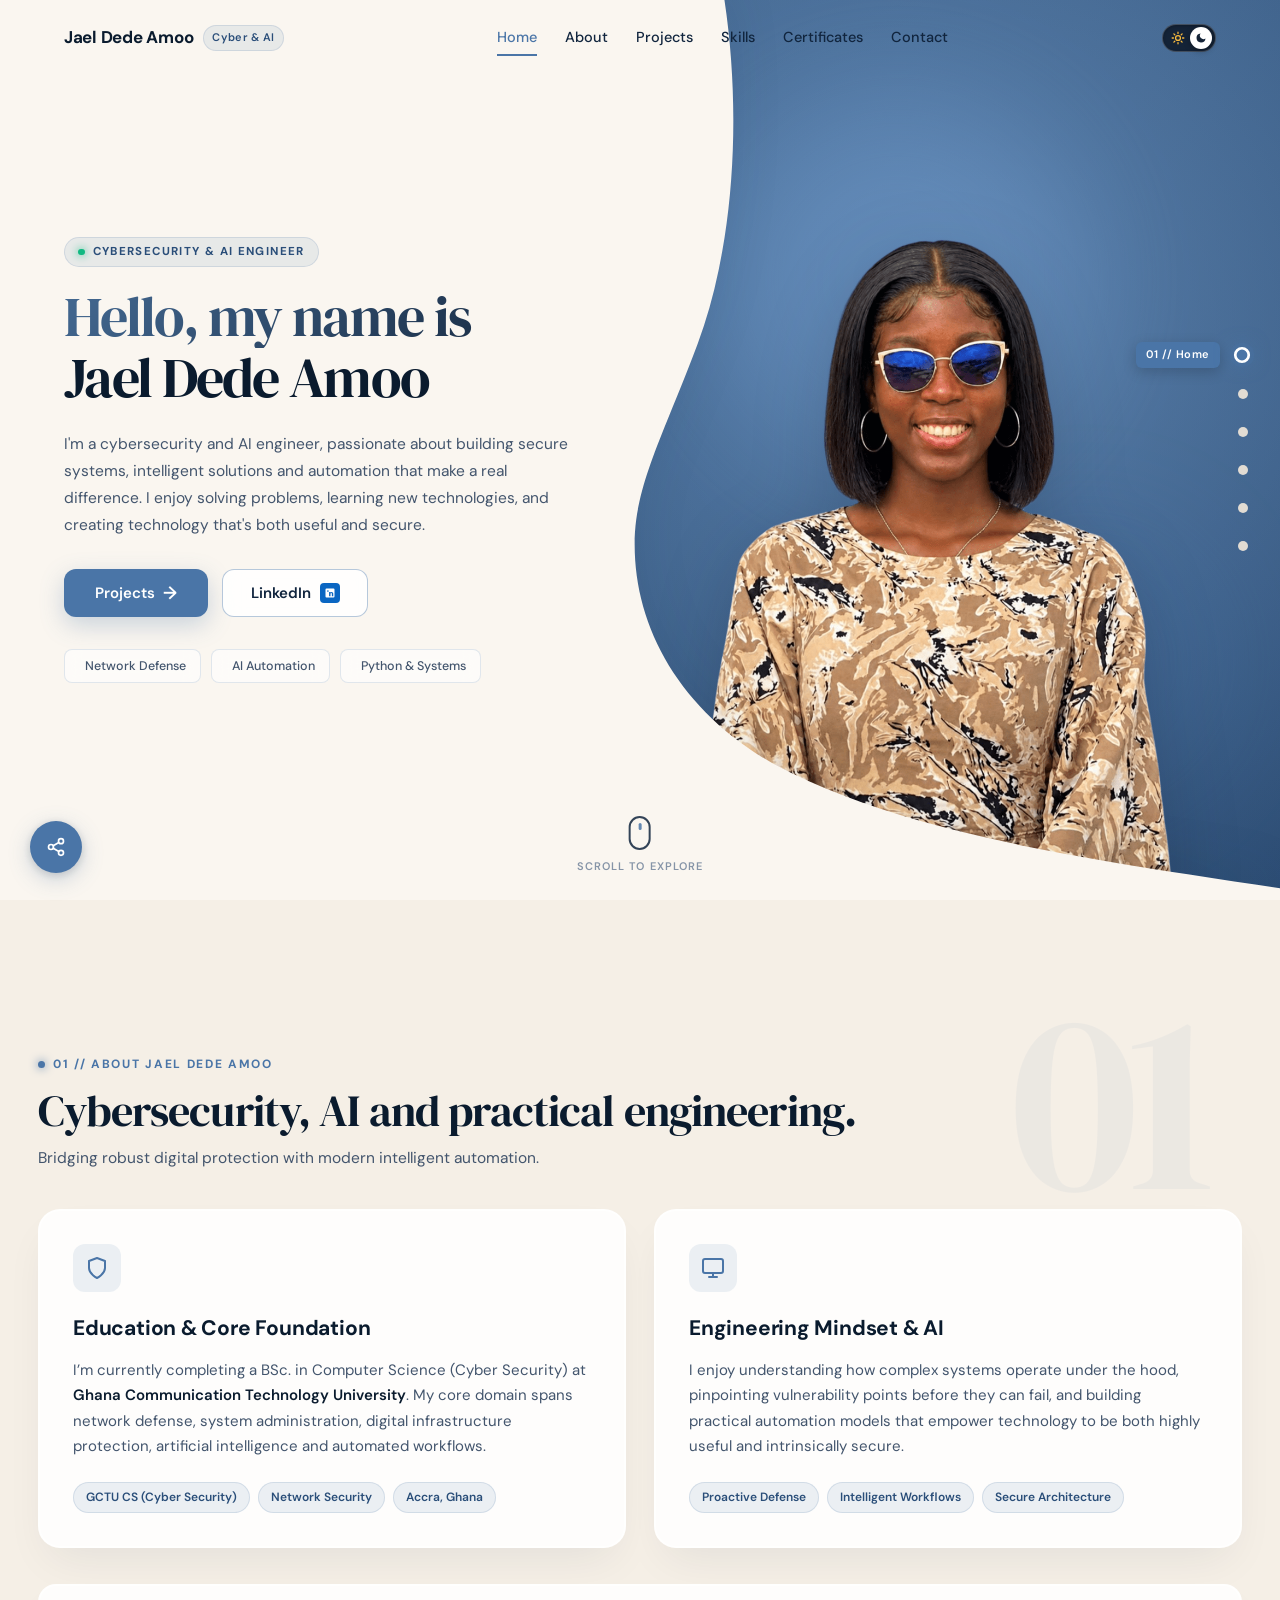
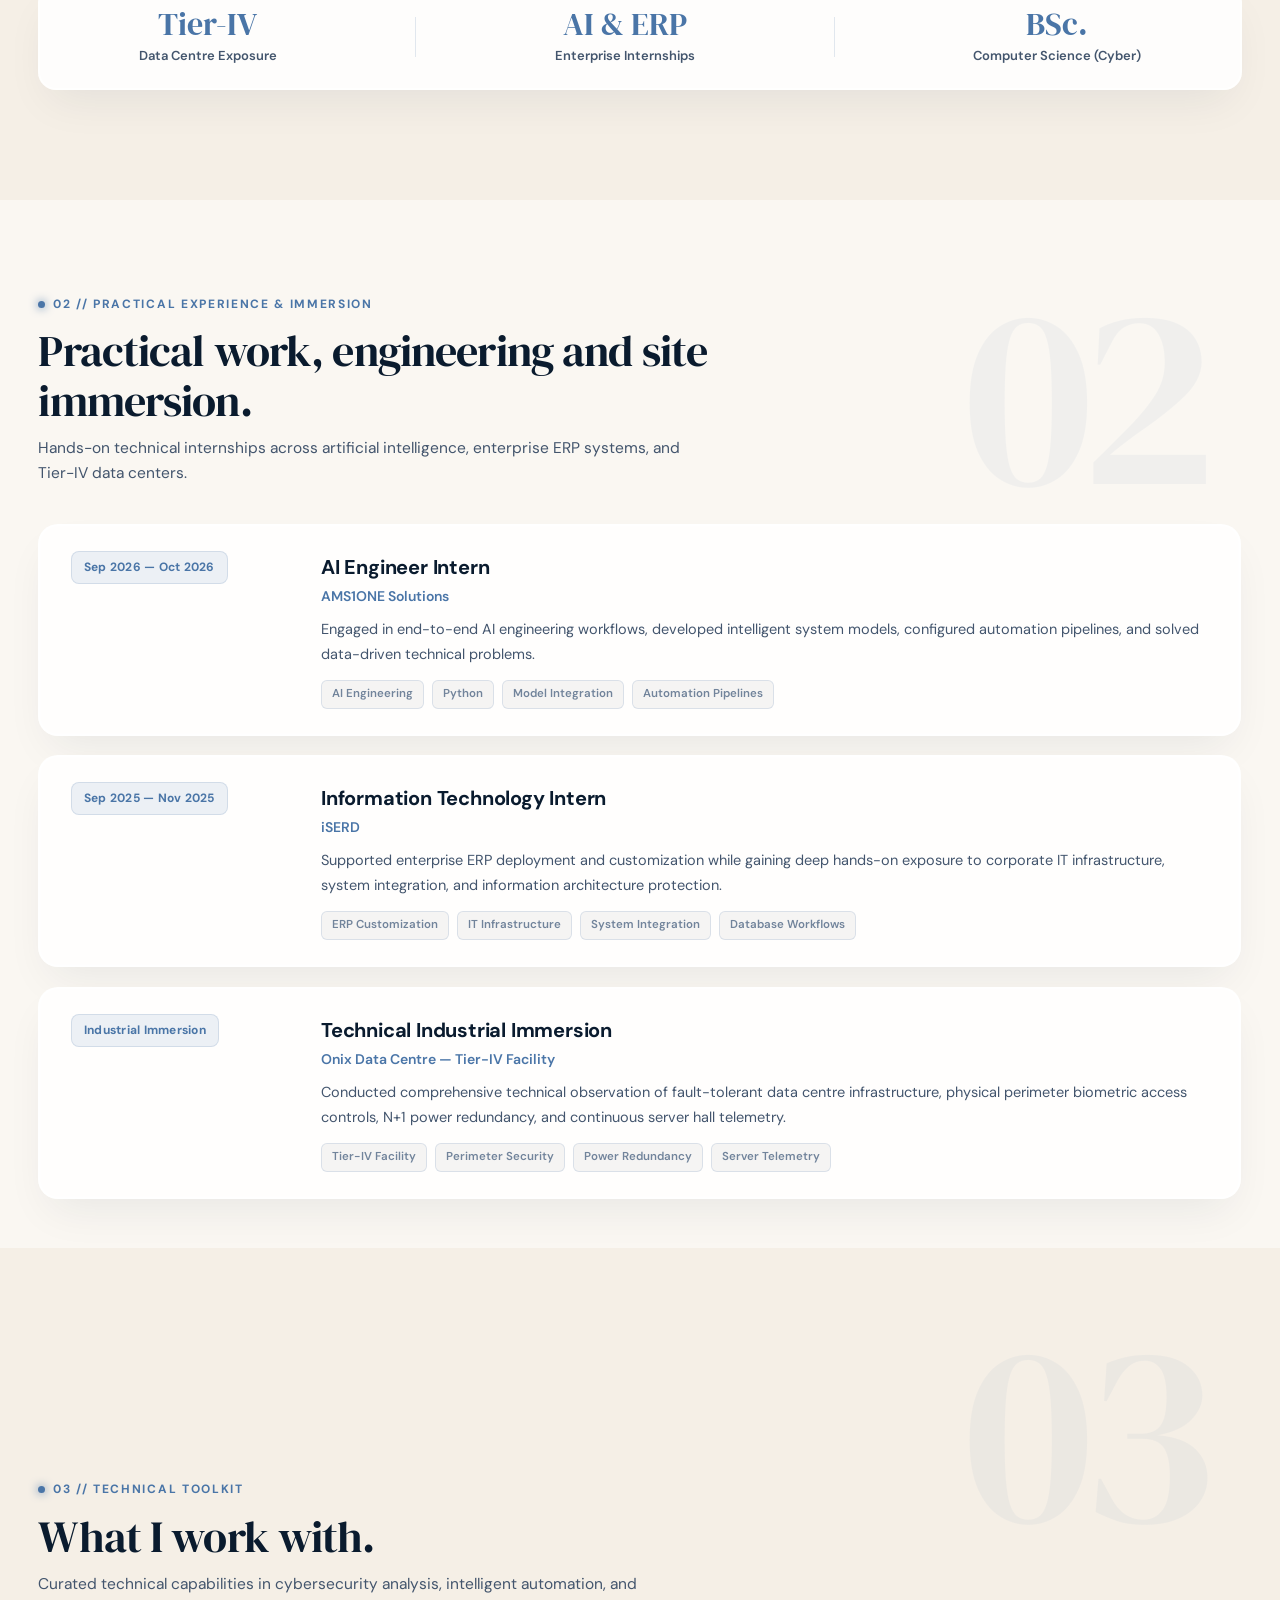
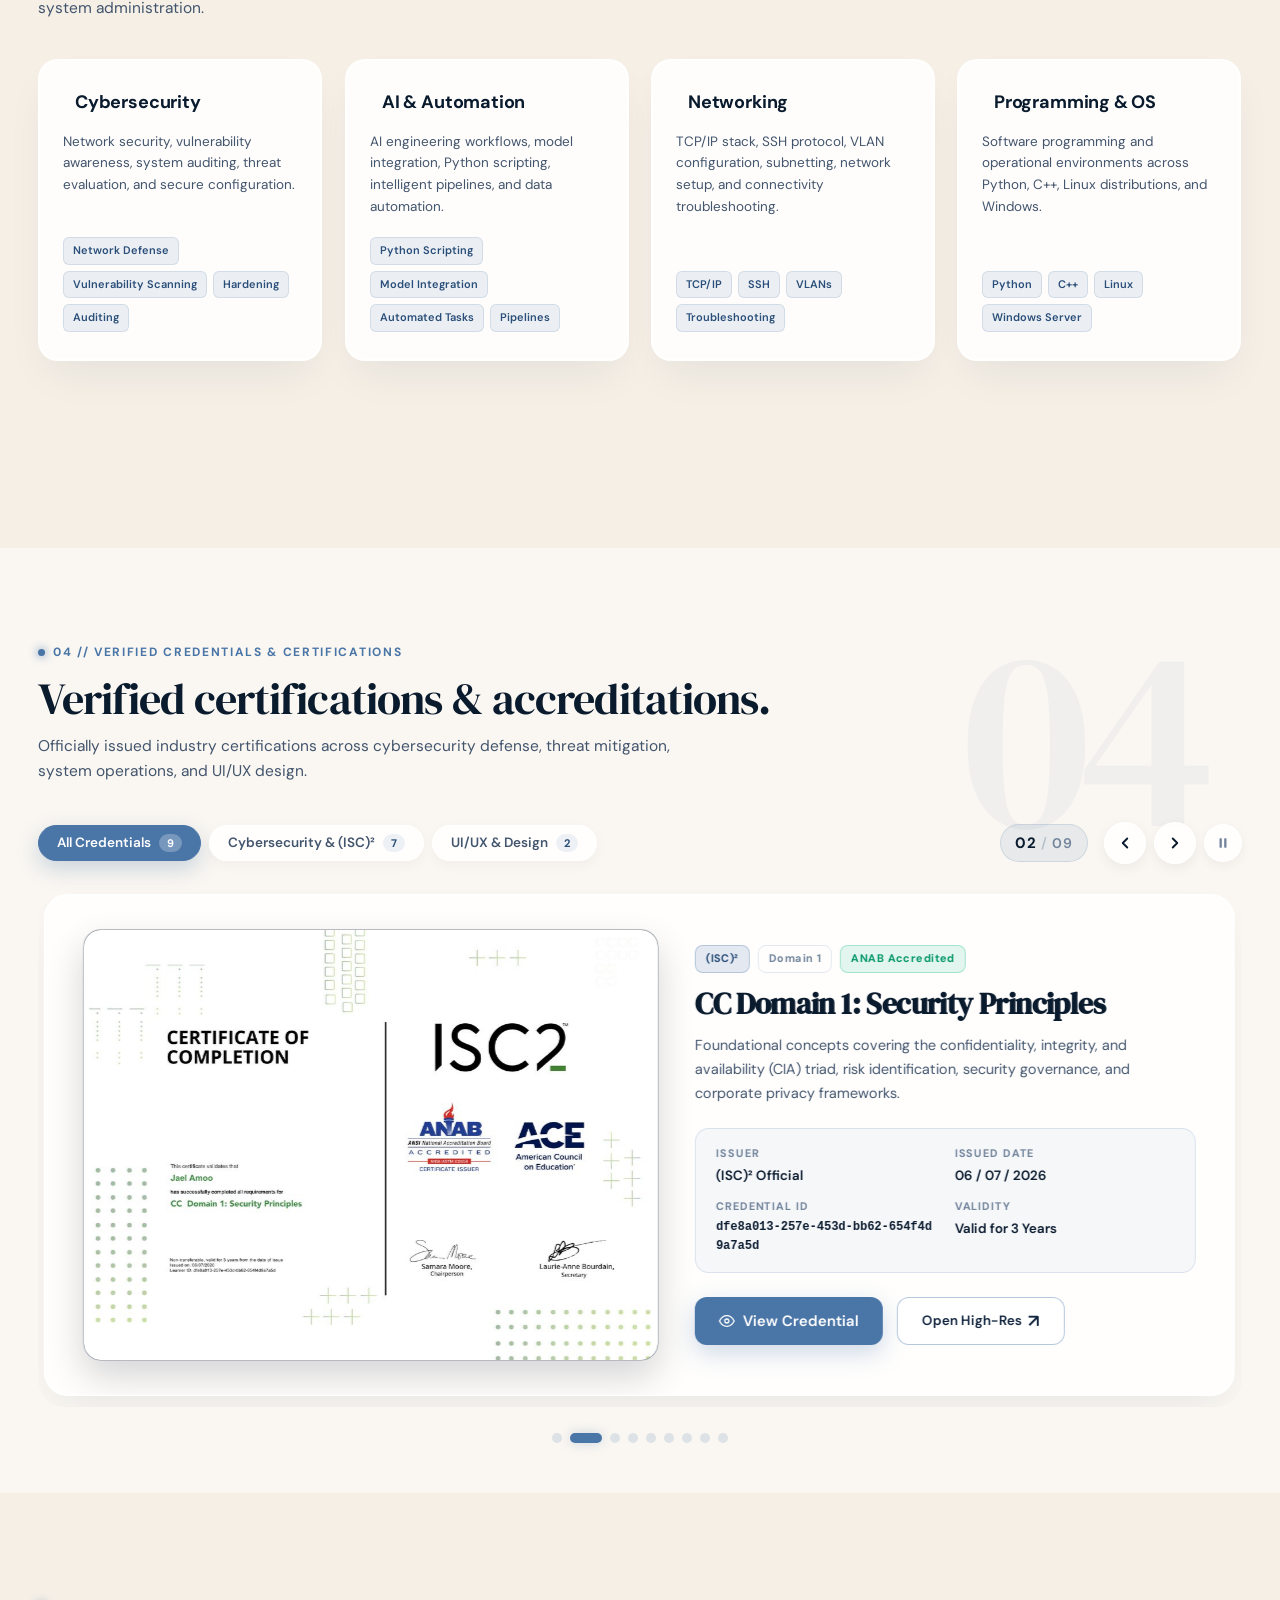
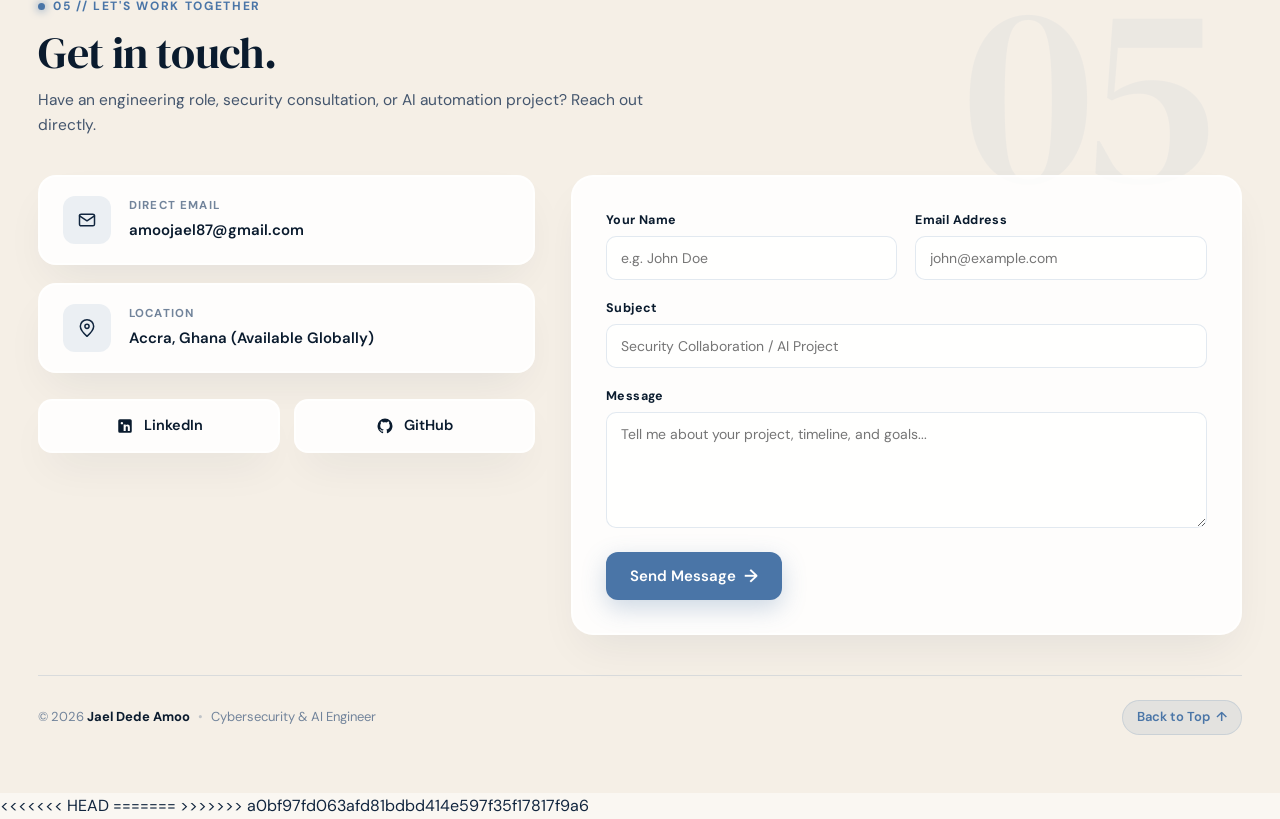
==== commit 69e225c8: "test" ====
--- a/index.html
+++ b/index.html
@@ -1328,7 +1328,12 @@
           <!-- Left: Contact Details & Direct Links -->
           <div class="contact-info-panel">
             <div class="info-card">
-              <div class="info-icon">📧</div>
+              <div class="info-icon" aria-hidden="true">
+                <svg viewBox="0 0 24 24" width="20" height="20" fill="none" stroke="currentColor" stroke-width="1.8" stroke-linecap="round" stroke-linejoin="round">
+                  <rect x="3" y="5" width="18" height="14" rx="2"></rect>
+                  <path d="m3 7 9 6 9-6"></path>
+                </svg>
+              </div>
               <div>
                 <span class="info-label">Direct Email</span>
                 <a class="info-val" href="mailto:amoojael87@gmail.com">amoojael87@gmail.com</a>
@@ -1338,7 +1343,12 @@
 
 
             <div class="info-card">
-              <div class="info-icon">📍</div>
+              <div class="info-icon" aria-hidden="true">
+                <svg viewBox="0 0 24 24" width="20" height="20" fill="none" stroke="currentColor" stroke-width="1.8" stroke-linecap="round" stroke-linejoin="round">
+                  <path d="M20 10c0 5-8 12-8 12S4 15 4 10a8 8 0 1 1 16 0Z"></path>
+                  <circle cx="12" cy="10" r="2.5"></circle>
+                </svg>
+              </div>
               <div>
                 <span class="info-label">Location</span>
                 <span class="info-val">Accra, Ghana (Available Globally)</span>
@@ -1422,6 +1432,7 @@
 
   </main>
 
+<<<<<<< HEAD
   <!-- Certificate Lightbox Modal -->
   <div class="cert-lightbox" id="cert-lightbox" role="dialog" aria-modal="true" aria-label="Certificate Full Preview" aria-hidden="true">
     <div class="lightbox-overlay" id="lightbox-overlay"></div>
@@ -1483,6 +1494,16 @@
       </div>
     </div>
   </div>
+=======
+
+  <!-- Quick Scroll Up -->
+  <button class="scroll-top-btn" id="scroll-top-btn" type="button" aria-label="Scroll back to top" title="Back to top">
+    <svg viewBox="0 0 24 24" width="19" height="19" fill="none" stroke="currentColor" stroke-width="2" stroke-linecap="round" stroke-linejoin="round" aria-hidden="true">
+      <path d="m5 12 7-7 7 7"></path>
+      <path d="M12 19V5"></path>
+    </svg>
+  </button>
+>>>>>>> a0bf97fd063afd81bdbd414e597f35f17817f9a6
 
   <!-- Floating Social Sidebar -->
   <aside class="floating-socials" id="floating-socials" aria-label="Social media links">
--- a/styles.css
+++ b/styles.css
@@ -2488,4 +2488,59 @@
     grid-template-columns: 1fr;
     gap: 36px;
   }
-}+}
+
+/* ==========================================================================
+   Quick Scroll Up Button
+   ========================================================================== */
+.scroll-top-btn {
+  position: fixed;
+  right: clamp(18px, 3vw, 32px);
+  bottom: clamp(18px, 3vh, 30px);
+  width: 48px;
+  height: 48px;
+  border: 1px solid var(--card-border);
+  border-radius: 50%;
+  background: var(--bg-card);
+  color: var(--ink-heading);
+  display: flex;
+  align-items: center;
+  justify-content: center;
+  cursor: pointer;
+  z-index: 1500;
+  opacity: 0;
+  visibility: hidden;
+  transform: translateY(12px);
+  box-shadow: var(--card-shadow);
+  backdrop-filter: blur(12px);
+  -webkit-backdrop-filter: blur(12px);
+  transition: opacity 0.25s ease, visibility 0.25s ease, transform 0.25s ease,
+    background 0.25s ease, color 0.25s ease, box-shadow 0.25s ease;
+}
+
+.scroll-top-btn.is-visible {
+  opacity: 1;
+  visibility: visible;
+  transform: translateY(0);
+}
+
+.scroll-top-btn:hover {
+  background: var(--blue);
+  color: #ffffff;
+  box-shadow: 0 10px 26px var(--blue-glow);
+  transform: translateY(-3px);
+}
+
+.scroll-top-btn:focus-visible {
+  outline: 2px solid var(--blue);
+  outline-offset: 3px;
+}
+
+@media (max-width: 860px) {
+  .scroll-top-btn {
+    right: 18px;
+    bottom: 18px;
+    width: 44px;
+    height: 44px;
+  }
+}
--- a/mobile.css
+++ b/mobile.css
@@ -218,9 +218,9 @@
      • The wave sweeps horizontally between them
      ============================================================ */
   .hero-section {
-    height: 100svh !important;
-    height: 100vh !important;
-    min-height: 600px !important;
+    height: 120svh !important;
+    min-height: 760px !important;
+    max-height: 900px !important;
     padding: 0 !important;
     background: var(--hero-blue) !important;
     position: relative !important;
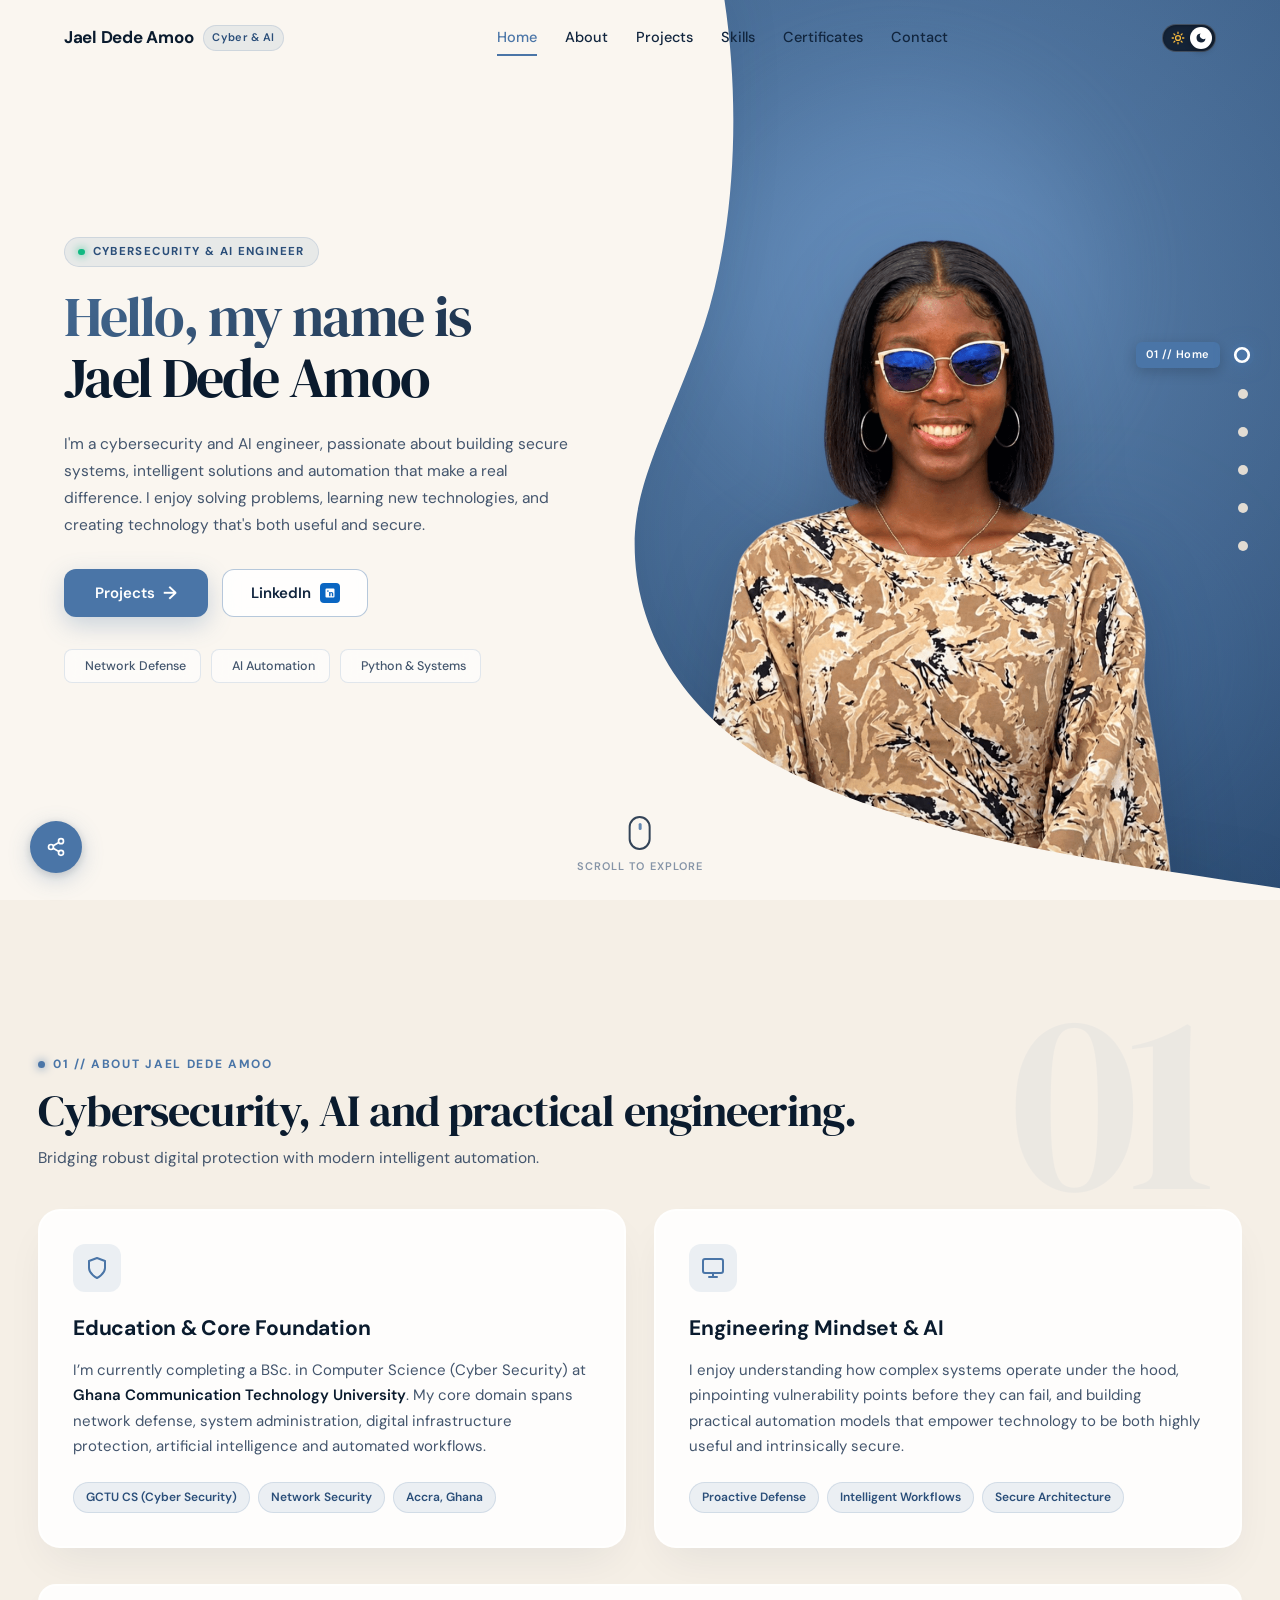
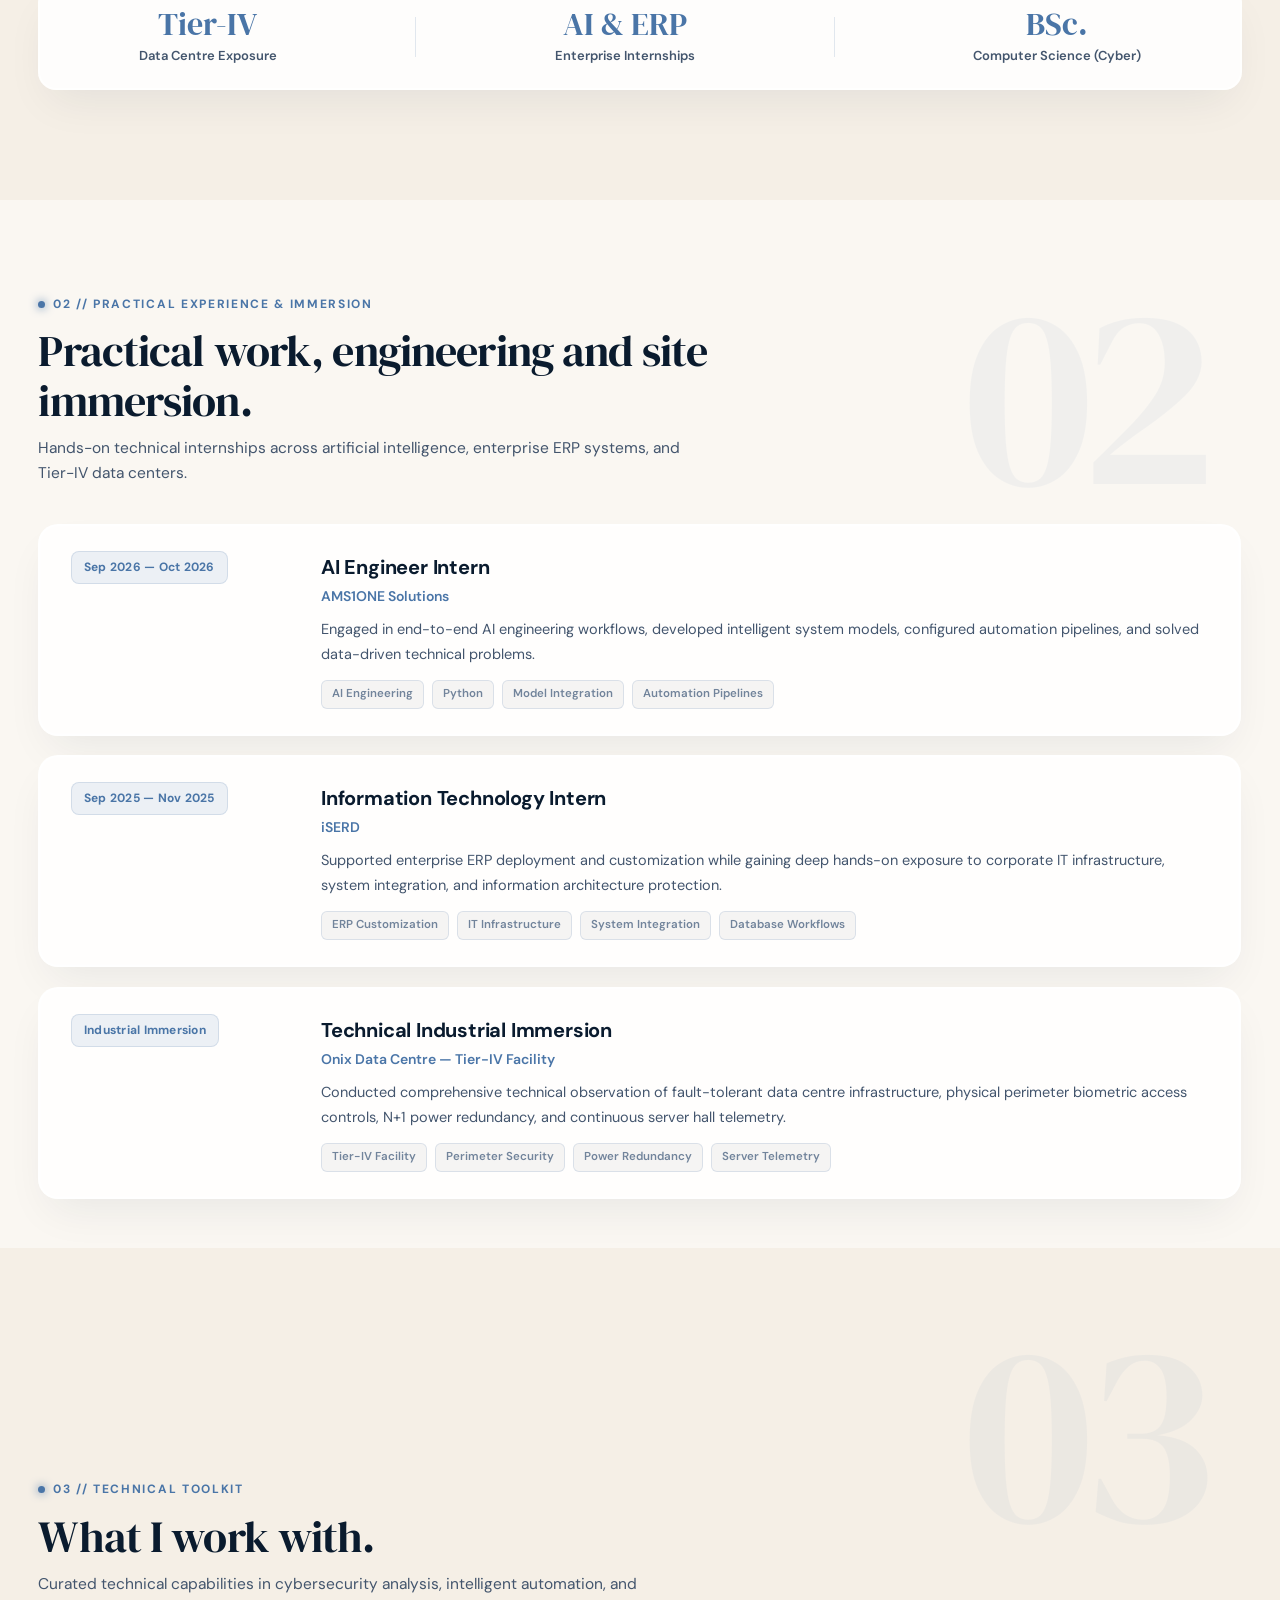
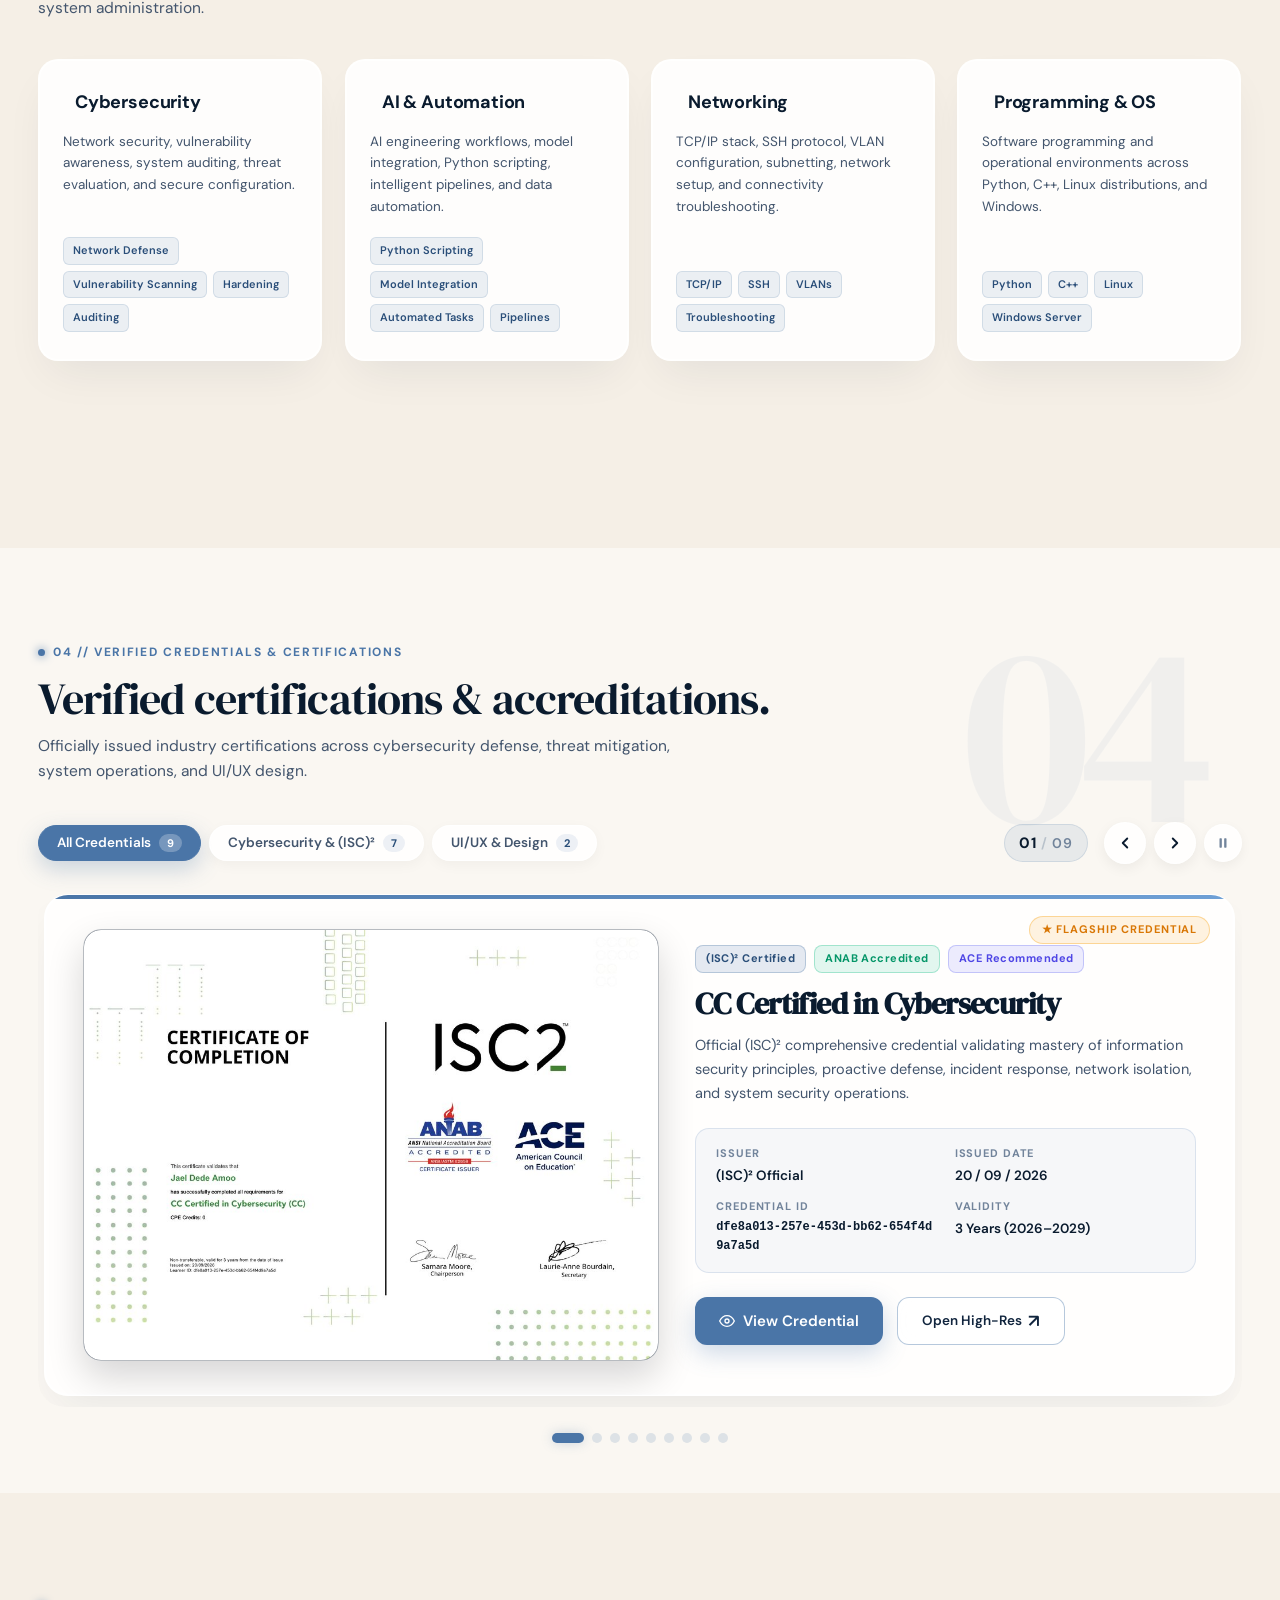
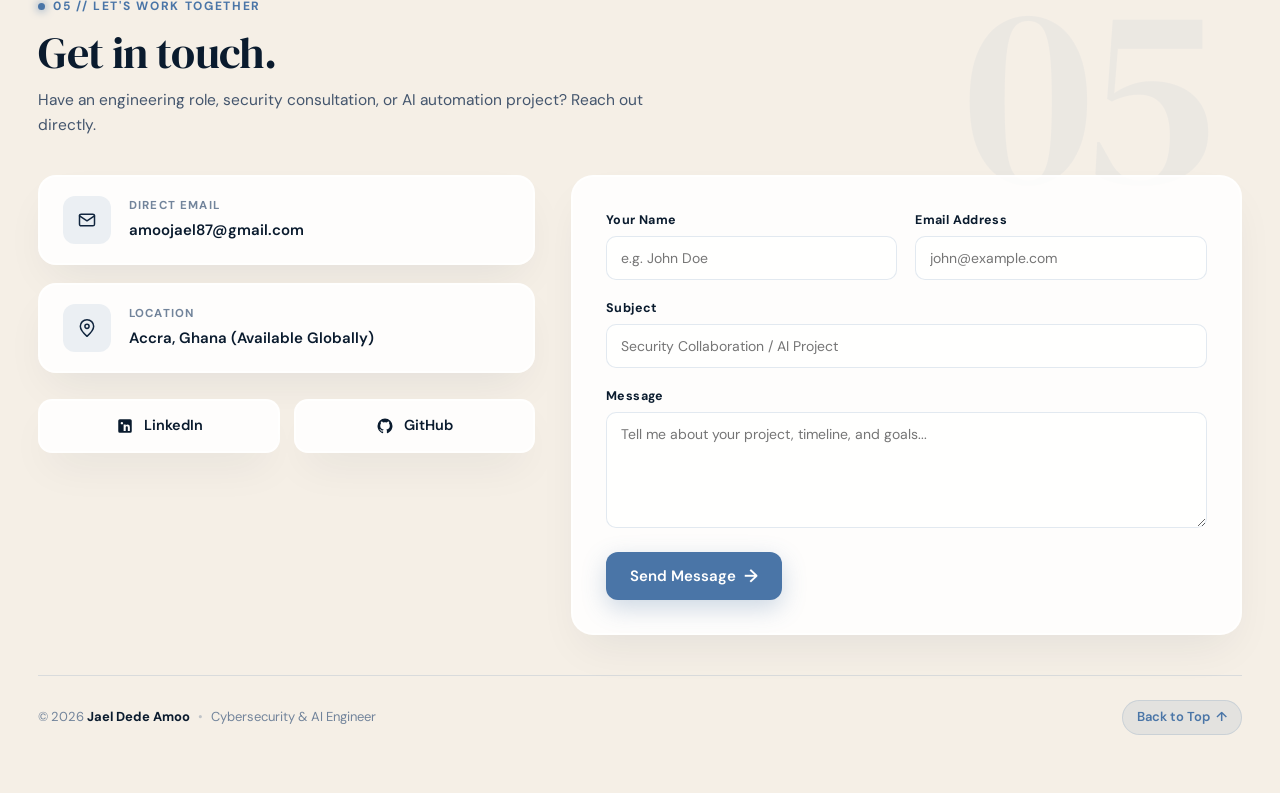
==== commit 74367f44: "removed conflict" ====
--- a/index.html
+++ b/index.html
@@ -1432,7 +1432,7 @@
 
   </main>
 
-<<<<<<< HEAD
+
   <!-- Certificate Lightbox Modal -->
   <div class="cert-lightbox" id="cert-lightbox" role="dialog" aria-modal="true" aria-label="Certificate Full Preview" aria-hidden="true">
     <div class="lightbox-overlay" id="lightbox-overlay"></div>
@@ -1494,7 +1494,7 @@
       </div>
     </div>
   </div>
-=======
+
 
   <!-- Quick Scroll Up -->
   <button class="scroll-top-btn" id="scroll-top-btn" type="button" aria-label="Scroll back to top" title="Back to top">
@@ -1503,7 +1503,7 @@
       <path d="M12 19V5"></path>
     </svg>
   </button>
->>>>>>> a0bf97fd063afd81bdbd414e597f35f17817f9a6
+
 
   <!-- Floating Social Sidebar -->
   <aside class="floating-socials" id="floating-socials" aria-label="Social media links">
